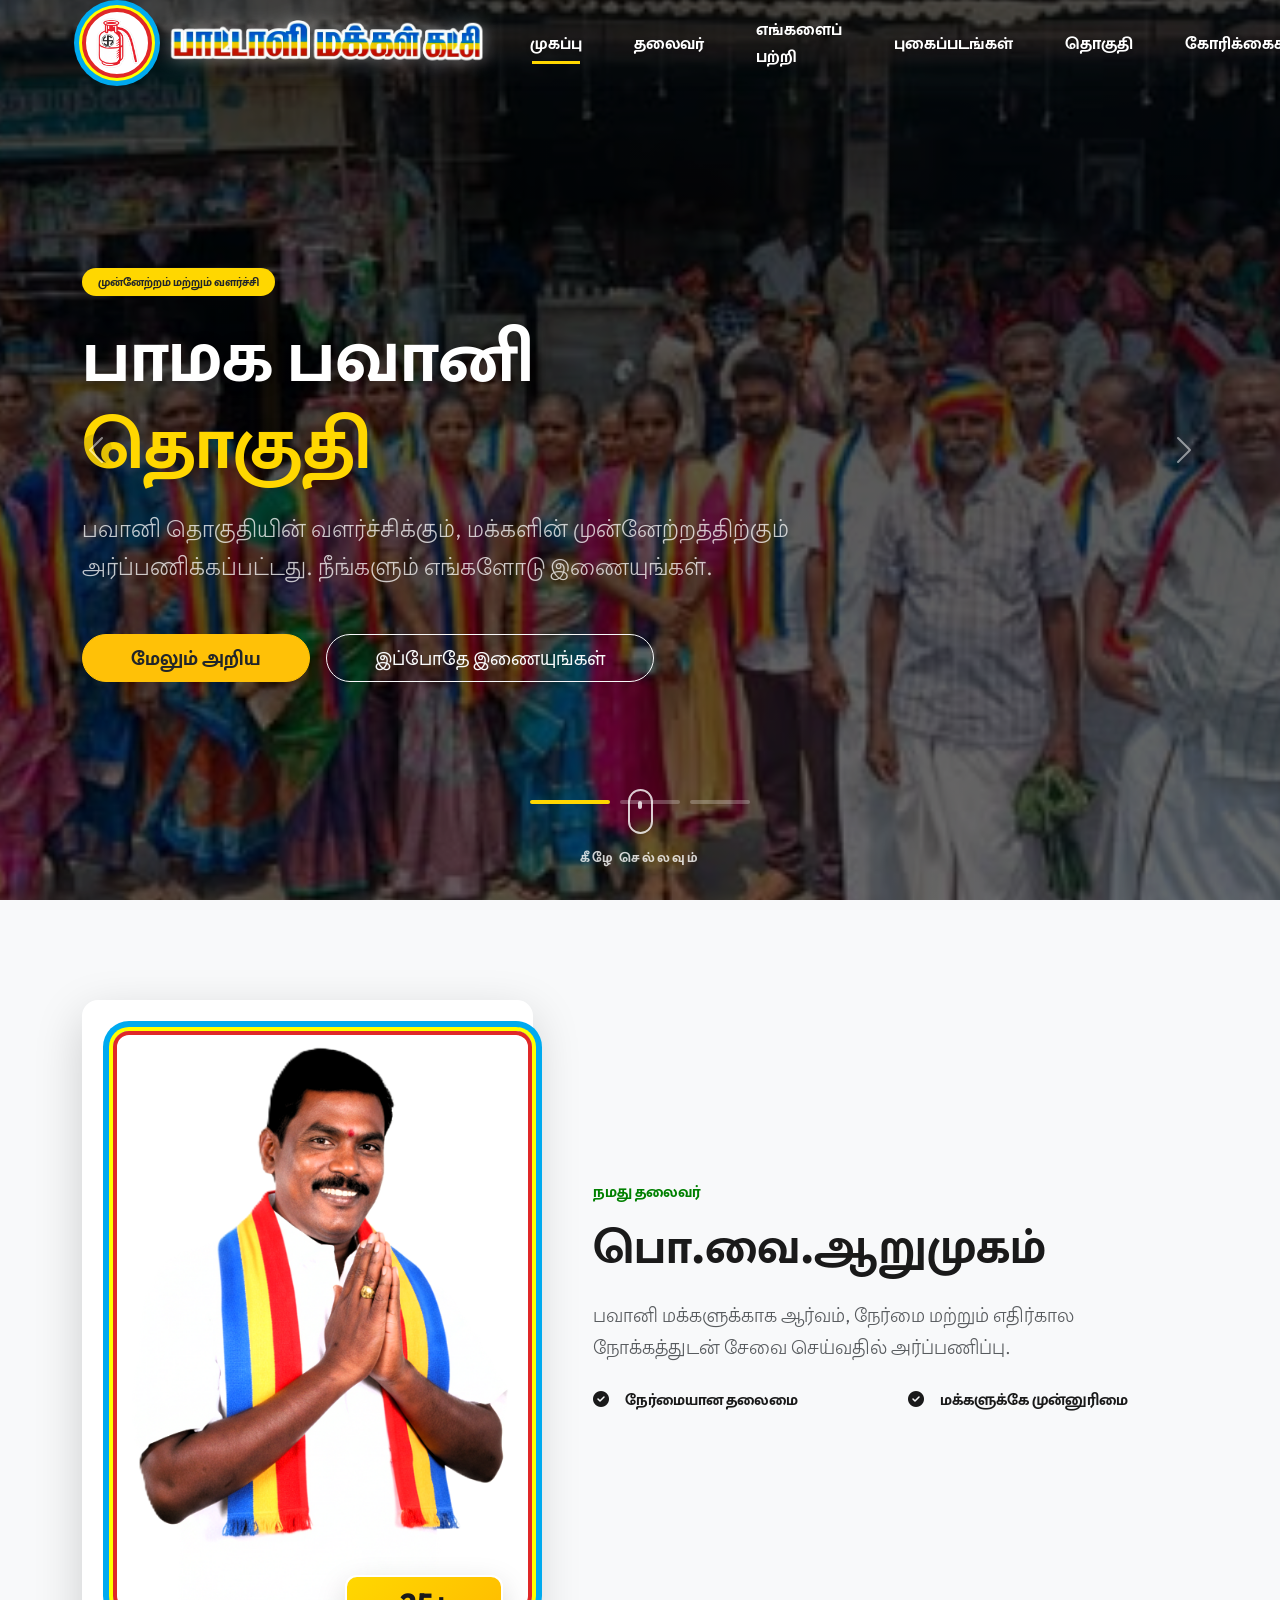
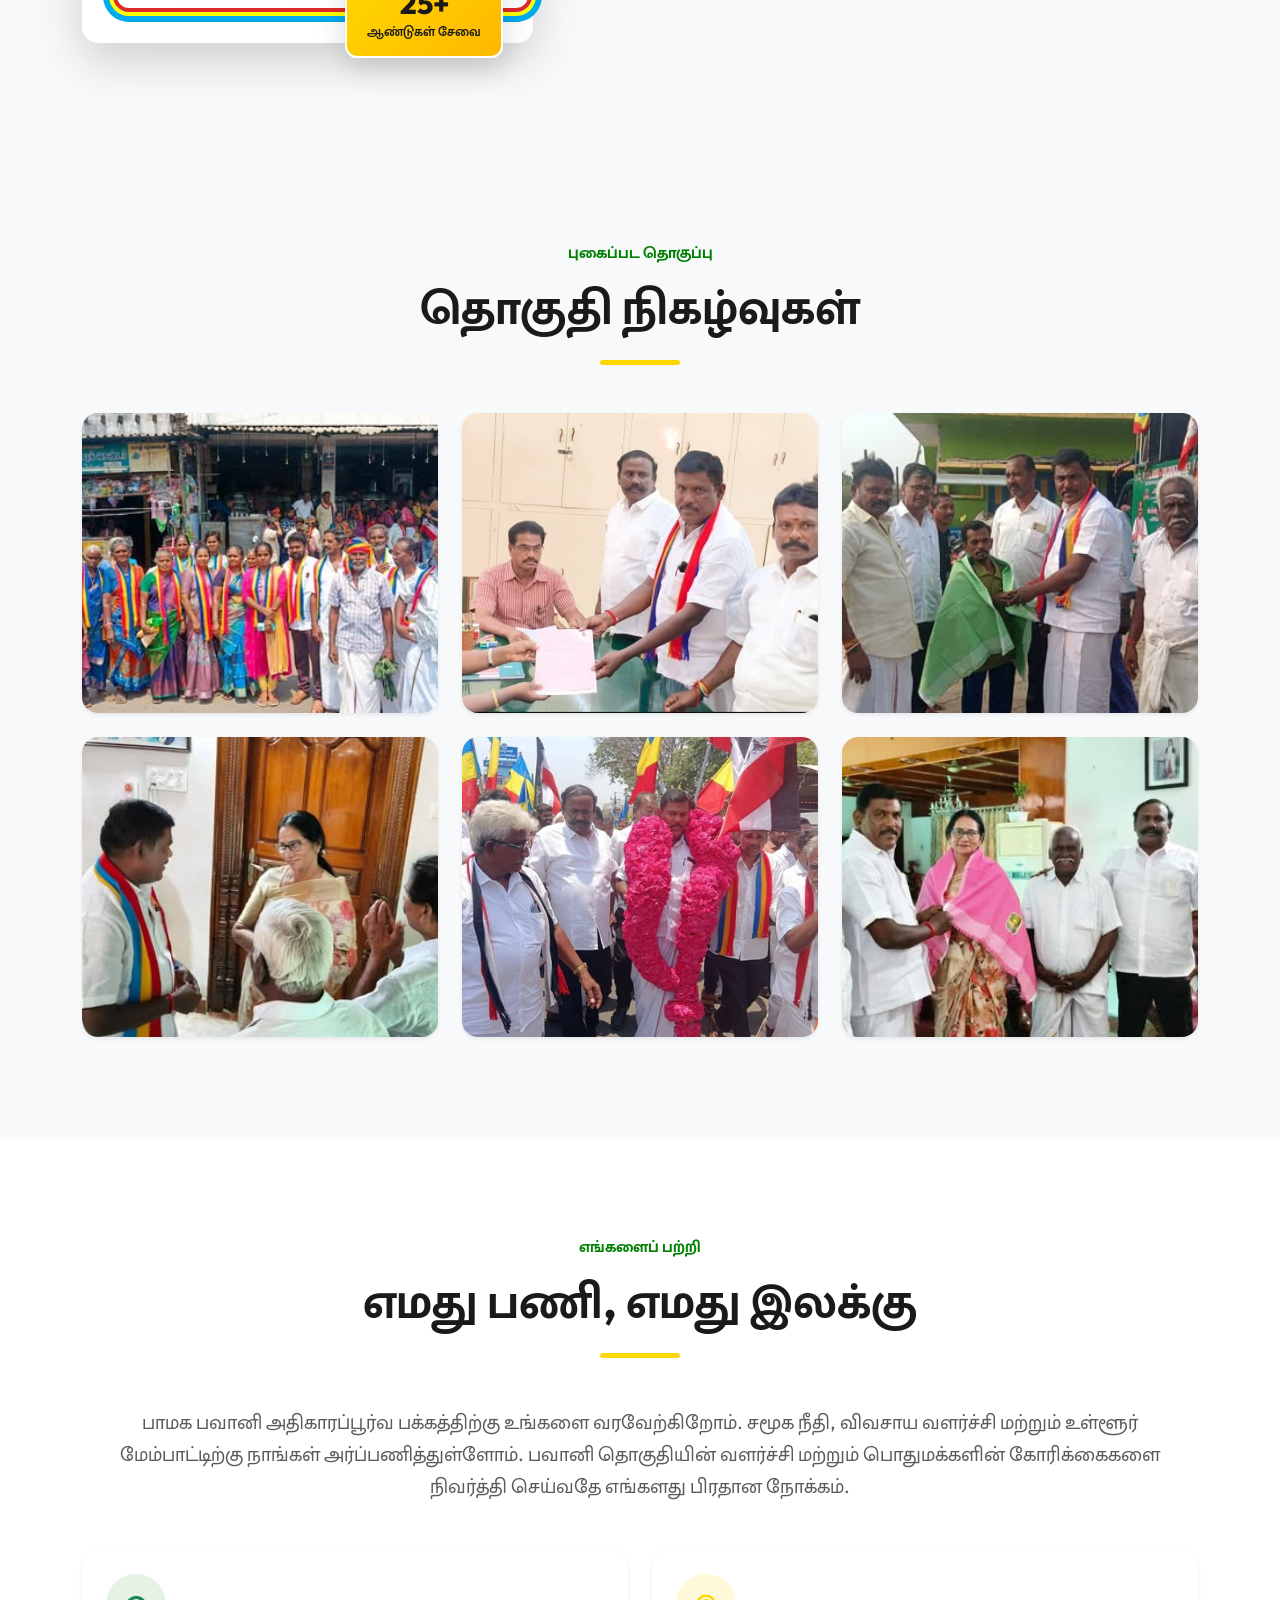
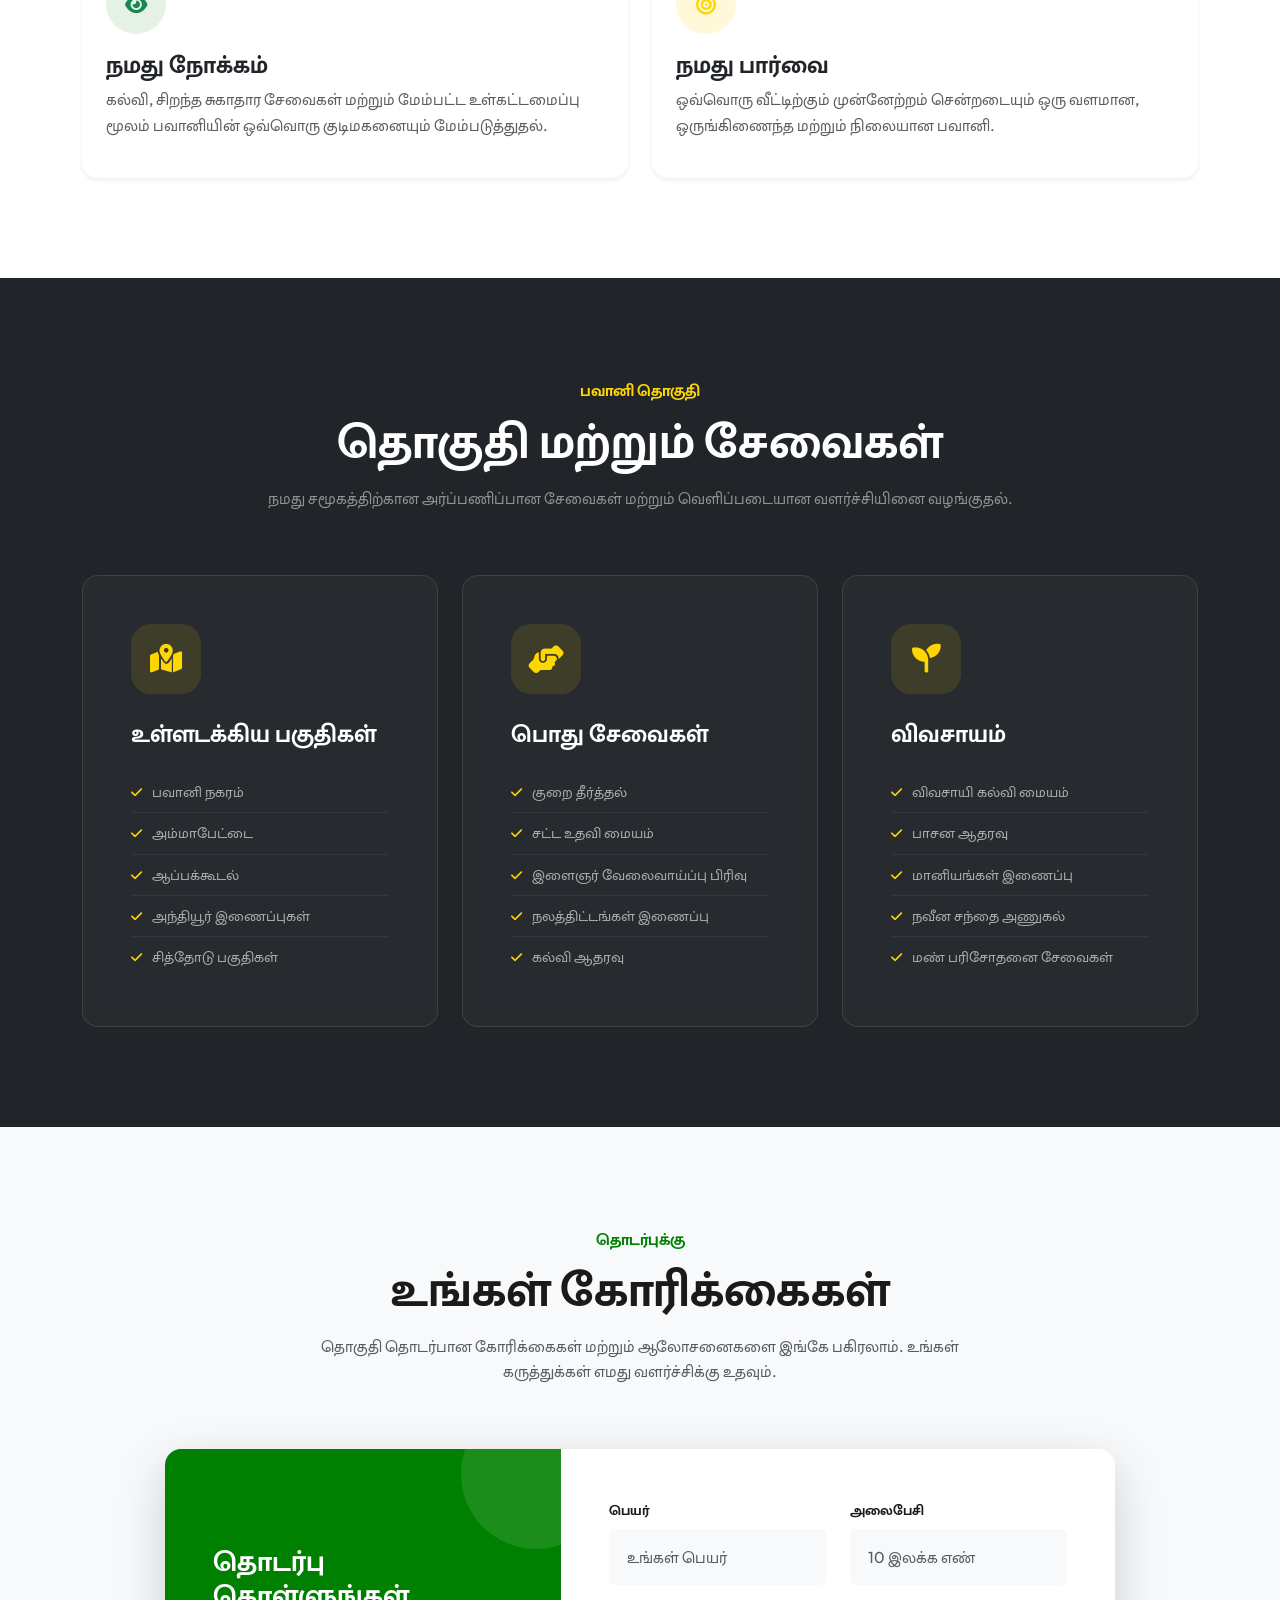
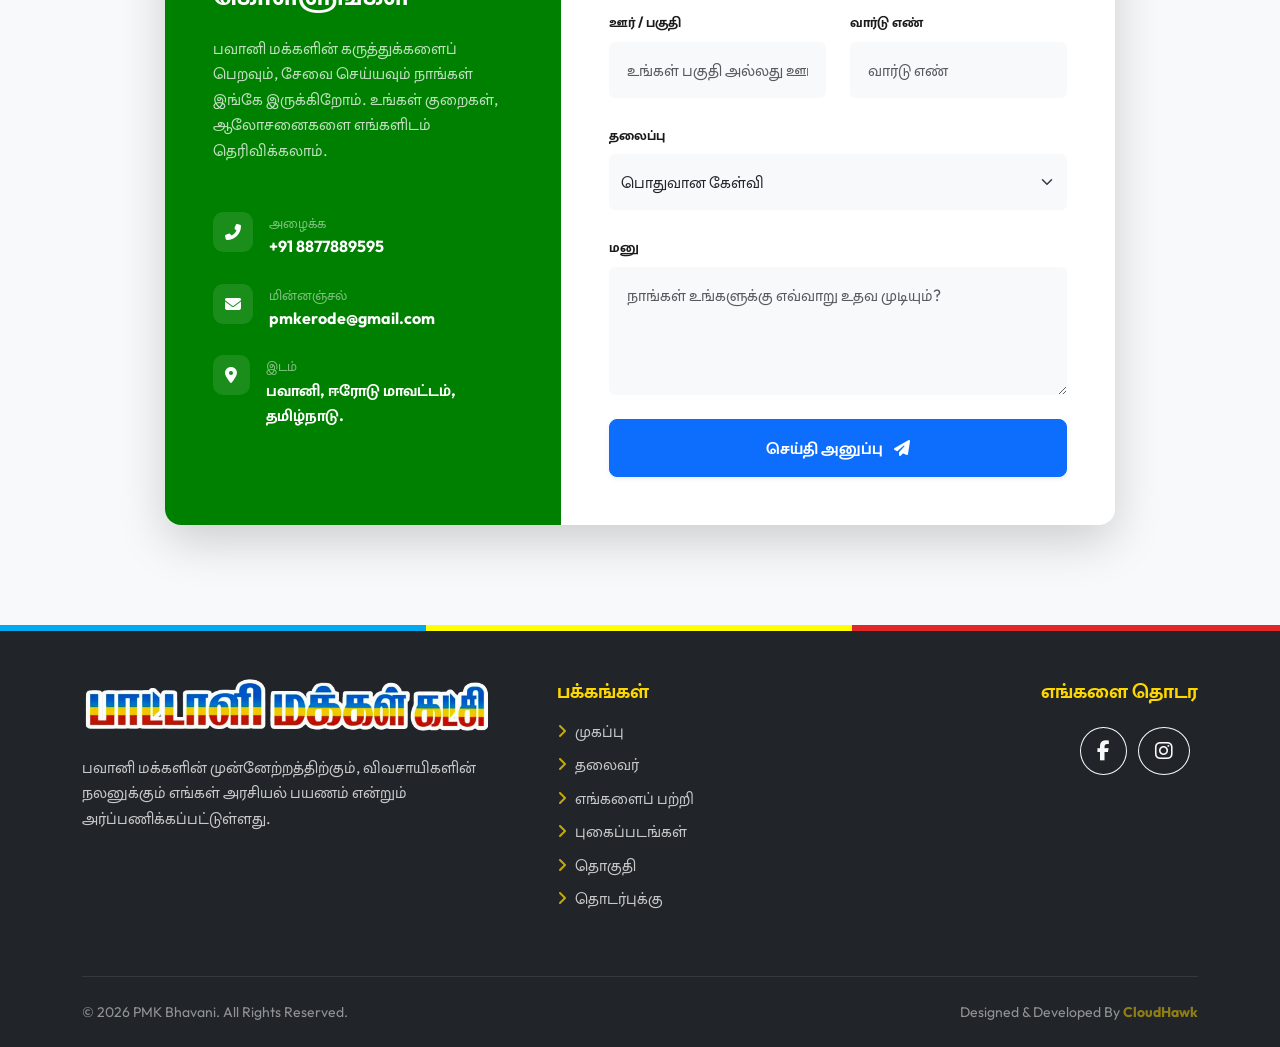
==== index.html @ 02605380 "first commit" ====
<!DOCTYPE html>
<html lang="ta">
<head>
    <meta charset="UTF-8">
    <meta name="viewport" content="width=device-width, initial-scale=1.0">
    <title>பாமக பவானி தொகுதி | பாட்டாளி மக்கள் கட்சி</title>
    <!-- Meta Tags for SEO -->
    <meta name="description" content="பாமக பவானி தொகுதி அதிகாரப்பூர்வ பக்கம். பவானி மக்களுக்கு சேவைகள், வளர்ச்சி மற்றும் இணைப்பை வழங்குதல்.">
    
    <!-- Bootstrap 5 CSS -->
    <link href="https://cdn.jsdelivr.net/npm/bootstrap@5.3.0/dist/css/bootstrap.min.css" rel="stylesheet">
    <!-- Google Fonts -->
    <link href="https://fonts.googleapis.com/css2?family=Mukta+Malar:wght@200;400;700&family=Outfit:wght@300;400;600;800&display=swap" rel="stylesheet">
    <!-- Font Awesome -->
    <link rel="stylesheet" href="https://cdnjs.cloudflare.com/ajax/libs/font-awesome/6.4.0/css/all.min.css">
    <!-- AOS Animation CSS -->
    <link href="https://unpkg.com/aos@2.3.1/dist/aos.css" rel="stylesheet">
    <!-- Custom CSS -->
    <link rel="stylesheet" href="style.css">
</head>
<body data-bs-spy="scroll" data-bs-target="#main-nav" data-bs-offset="100">

    <!-- Loading Spinner -->
    <div id="loader" class="loader-wrapper">
        <div class="spinner-border text-primary" role="status">
            <span class="visually-hidden">Loading...</span>
        </div>
    </div>

    <!-- Navbar -->
    <nav id="main-nav" class="navbar navbar-expand-lg fixed-top shadow-sm py-2">
        <div class="container align-items-center">
            <a class="navbar-brand d-flex align-items-center p-0" href="#home">
                <div class="logo-box pmk-logo-ring" style="flex-shrink: 0; background: #fff;">
                    <img src="./Images/pmk logo 2.png" alt="PMK Logo" style="width: 100%; height: 100%; object-fit: contain; padding: 4px;">
                </div>
                <img src="./Images/PMK Logo.png" alt="PMK Bhavani" class="pmk-text-logo ms-2 ms-lg-3">
            </a>
            <button class="navbar-toggler border-0 shadow-none collapsed" type="button" data-bs-toggle="collapse" data-bs-target="#navbarNav" aria-controls="navbarNav" aria-expanded="false" aria-label="Toggle navigation">
                <span class="nav-icon-toggle"></span>
            </button>
            <div class="collapse navbar-collapse" id="navbarNav">
                <ul class="navbar-nav ms-auto align-items-center">
                    <li class="nav-item">
                        <a class="nav-link" href="#home">முகப்பு</a>
                    </li>
                    <li class="nav-item">
                        <a class="nav-link" href="#leader">தலைவர்</a>
                    </li>
                    <li class="nav-item">
                        <a class="nav-link" href="#about">எங்களைப் பற்றி</a>
                    </li>
                    <li class="nav-item">
                        <a class="nav-link" href="#gallery">புகைப்படங்கள்</a>
                    </li>
                    <li class="nav-item">
                        <a class="nav-link" href="#thoguthi">தொகுதி</a>
                    </li>
                    <li class="nav-item">
                        <a class="nav-link" href="#contact">கோரிக்கைகள்</a>
                    </li>
                    <li class="nav-item ms-lg-3 mt-3 mt-lg-0">
                        <a href="membership.html" class="btn btn-warning rounded-pill px-4 py-2 fw-bold shadow">இப்போதே இணையுங்கள்</a>
                    </li>
                </ul>
            </div>
        </div>
    </nav>

    <!-- Hero Section with Carousel -->
    <header id="home" class="hero-carousel-section">
        <div id="heroCarousel" class="carousel slide carousel-fade h-100" data-bs-ride="carousel">
            <!-- Carousel Indicators -->
            <div class="carousel-indicators">
                <button type="button" data-bs-target="#heroCarousel" data-bs-slide-to="0" class="active"></button>
                <button type="button" data-bs-target="#heroCarousel" data-bs-slide-to="1"></button>
                <button type="button" data-bs-target="#heroCarousel" data-bs-slide-to="2"></button>
            </div>

            <!-- Carousel Items -->
            <div class="carousel-inner h-100">
                <div class="carousel-item active h-100">
                    <div class="carousel-img h-100" style="background-image: linear-gradient(rgba(0,0,0,0.6), rgba(0,0,0,0.4)), url('Images/5.jpg');"></div>
                    <div class="carousel-caption d-flex flex-column justify-content-center h-100 text-center text-lg-start">
                        <div class="container">
                            <div class="row">
                                <div class="col-lg-8" data-aos="fade-up">
                                    <div class="hero-card border-0 p-0 bg-transparent text-center text-lg-start">
                                        <span class="badge bg-warning text-dark mb-3 px-3 py-2 rounded-pill fw-bold floating-badge">முன்னேற்றம் மற்றும் வளர்ச்சி</span>
                                        <h1 class="display-2 fw-bold mb-4 text-white">பாமக பவானி <br><span class="text-warning">தொகுதி</span></h1>
                                        <p class="lead mb-5 opacity-75 fs-4">பவானி தொகுதியின் வளர்ச்சிக்கும், மக்களின் முன்னேற்றத்திற்கும் அர்ப்பணிக்கப்பட்டது. நீங்களும் எங்களோடு இணையுங்கள்.</p>
                                        <div class="d-flex flex-wrap gap-3 justify-content-center justify-content-lg-start">
                                            <a href="#about" class="btn btn-warning btn-lg rounded-pill px-5 text-dark fw-bold shadow-lg">மேலும் அறிய</a>
                                            <a href="membership.html" class="btn btn-outline-light btn-lg rounded-pill px-5 shadow-sm">இப்போதே இணையுங்கள்</a>
                                        </div>
                                    </div>
                                </div>
                            </div>
                        </div>
                    </div>
                </div>
                <div class="carousel-item h-100">
                    <div class="carousel-img h-100" style="background-image: linear-gradient(rgba(0,0,0,0.6), rgba(0,0,0,0.4)), url('./Images/6.jpg');"></div>
                    <div class="carousel-caption d-flex flex-column justify-content-center h-100 text-center text-lg-start">
                        <div class="container">
                            <div class="row">
                                <div class="col-lg-8" data-aos="fade-up">
                                    <div class="hero-card border-0 p-0 bg-transparent text-center text-lg-start">
                                        <span class="badge bg-success text-white mb-3 px-3 py-2 rounded-pill fw-bold floating-badge">மக்களின் குரல்</span>
                                        <h2 class="display-2 fw-bold mb-4 text-white">மக்களுக்காக <br><span class="text-warning">மக்கள் பணி</span></h2>
                                        <p class="lead mb-5 opacity-75 fs-4">சாதாரண குடிமகனுக்கான சேவை மற்றும் அர்ப்பணிப்பே எங்கள் தலைமையின் அடையாளம்.</p>
                                        <div class="d-flex flex-wrap gap-3 justify-content-center justify-content-lg-start">
                                            <a href="#leader" class="btn btn-warning btn-lg rounded-pill px-5 text-dark fw-bold shadow-lg">தலைவரின் விவரத்தைக் காண்க</a>
                                        </div>
                                    </div>
                                </div>
                            </div>
                        </div>
                    </div>
                </div>
                <div class="carousel-item h-100">
                    <div class="carousel-img h-100" style="background-image: linear-gradient(rgba(0,0,0,0.6), rgba(0,0,0,0.4)), url('./Images/10.jpg');"></div>
                    <div class="carousel-caption d-flex flex-column justify-content-center h-100 text-center text-lg-start">
                        <div class="container">
                            <div class="row">
                                <div class="col-lg-8" data-aos="fade-up">
                                    <div class="hero-card border-0 p-0 bg-transparent text-center text-lg-start">
                                        <span class="badge bg-light text-dark mb-3 px-3 py-2 rounded-pill fw-bold floating-badge">விவசாயத்திற்கு முன்னுரிமை</span>
                                        <h2 class="display-2 fw-bold mb-4 text-white">பசுமை <br><span class="text-warning">பவானி</span></h2>
                                        <p class="lead mb-5 opacity-75 fs-4">நமது விவசாயிகளுக்கும் விவசாய பாரம்பரியத்திற்கும் நிலையான வளர்ச்சியை உறுதி செய்தல்.</p>
                                        <div class="d-flex flex-wrap gap-3 justify-content-center justify-content-lg-start">
                                            <a href="#thoguthi" class="btn btn-warning btn-lg rounded-pill px-5 text-dark fw-bold shadow-lg">தொகுதி</a>
                                        </div>
                                    </div>
                                </div>
                            </div>
                        </div>
                    </div>
                </div>
            </div>

            <!-- Carousel Controls -->
            <button class="carousel-control-prev" type="button" data-bs-target="#heroCarousel" data-bs-slide="prev">
                <span class="carousel-control-prev-icon p-3 bg-dark bg-opacity-25 rounded-circle shadow"></span>
            </button>
            <button class="carousel-control-next" type="button" data-bs-target="#heroCarousel" data-bs-slide="next">
                <span class="carousel-control-next-icon p-3 bg-dark bg-opacity-25 rounded-circle shadow"></span>
            </button>
        </div>
        
            <!-- Scroll Down Indicator -->
            <a href="#leader" class="scroll-down d-none d-lg-block">
                <span class="mouse">
                    <span class="wheel"></span>
                </span>
                <span class="small fw-bold text-uppercase" style="letter-spacing: 2px;">கீழே செல்லவும்</span>
            </a>
        </div>
    </header>

    <!-- Leader Section -->
    <section id="leader" class="section-padding bg-light">
        <div class="container">
            <div class="row align-items-center">
                <div class="col-lg-5 mb-5 mb-lg-0" data-aos="fade-right">
                    <div class="leader-image-wrapper p-3 bg-white shadow-lg rounded-4">
                        <!-- User should replace with actual images. Using placeholders for demonstration. -->
                        <img src="./Images/pmk head.png" alt="Leader" class="img-fluid rounded-4 hvr-grow" style="border: 4px solid #E02828; box-shadow: 0 0 0 4px #ffff01, 0 0 0 10px #00AAEF; margin: 15px;">
                        <div class="experience-badge">
                            <span class="count">25+</span>
                            <span class="text">ஆண்டுகள் சேவை</span>
                        </div>
                    </div>
                </div>
                <div class="col-lg-7 ps-lg-5" data-aos="fade-left">
                    <h6 class="text-primary text-uppercase fw-bold mb-3">நமது தலைவர்</h6>
                    <h2 class="display-5 fw-bold mb-4">பொ.வை.ஆறுமுகம்</h2>
                    <p class="lead text-muted mb-4">
                        பவானி மக்களுக்காக ஆர்வம், நேர்மை மற்றும் எதிர்கால நோக்கத்துடன் சேவை செய்வதில் அர்ப்பணிப்பு.
                    </p>
                    <div class="row g-4 mb-5">
                        <div class="col-sm-6">
                            <div class="d-flex align-items-center">
                                <div class="icon-box me-3"><i class="fas fa-check-circle"></i></div>
                                <h6 class="mb-0 fw-bold">நேர்மையான தலைமை</h6>
                            </div>
                        </div>
                        <div class="col-sm-6">
                            <div class="d-flex align-items-center">
                                <div class="icon-box me-3"><i class="fas fa-check-circle"></i></div>
                                <h6 class="mb-0 fw-bold">மக்களுக்கே முன்னுரிமை</h6>
                            </div>
                        </div>
                    </div>
                    <!-- <button class="btn btn-primary rounded-pill px-4 py-2">முழு விவரத்தை வாசிக்க</button> -->
                </div>
            </div>
        </div>
    </section>

    <!-- Gallery Section -->
    <section id="gallery" class="section-padding bg-light">
        <div class="container">
            <div class="row mb-5 text-center" data-aos="fade-up">
                <div class="col-12">
                    <h6 class="text-primary text-uppercase fw-bold mb-3">புகைப்பட தொகுப்பு</h6>
                    <h2 class="display-5 fw-bold mb-4">தொகுதி நிகழ்வுகள்</h2>
                    <div class="underline mx-auto"></div>
                </div>
            </div>
            <div class="row g-4 gallery-grid">
                <!-- Gallery Item 1 -->
                <div class="col-md-4 col-sm-6" data-aos="zoom-in" data-aos-delay="100">
                    <div class="gallery-item overflow-hidden rounded-4 shadow-sm">
                        <img src="./Images/5.jpg" alt="Gallery Image 1" class="img-fluid hvr-zoom">
                    </div>
                </div>
                <!-- Gallery Item 2 -->
                <div class="col-md-4 col-sm-6" data-aos="zoom-in" data-aos-delay="200">
                    <div class="gallery-item overflow-hidden rounded-4 shadow-sm">
                        <img src="./Images/6.jpg" alt="Gallery Image 2" class="img-fluid hvr-zoom">
                        <!-- <div class="gallery-overlay d-flex align-items-center justify-content-center">
                            <span class="text-white fw-bold">கல்வி உதவி</span>
                        </div> -->
                    </div>
                </div>
                <!-- Gallery Item 3 -->
                <div class="col-md-4 col-sm-6" data-aos="zoom-in" data-aos-delay="300">
                    <div class="gallery-item overflow-hidden rounded-4 shadow-sm">
                        <img src="./Images/1.jpg" alt="Gallery Image 3" class="img-fluid hvr-zoom">
                    </div>
                </div>
                <!-- Gallery Item 4 -->
                <div class="col-md-4 col-sm-6" data-aos="zoom-in" data-aos-delay="100">
                    <div class="gallery-item overflow-hidden rounded-4 shadow-sm">
                        <img src="./Images/8.jpg" alt="Gallery Image 4" class="img-fluid hvr-zoom">
                    </div>
                </div>
                <!-- Gallery Item 5 -->
                <div class="col-md-4 col-sm-6" data-aos="zoom-in" data-aos-delay="200">
                    <div class="gallery-item overflow-hidden rounded-4 shadow-sm">
                        <img src="./Images/2.jpg" alt="Gallery Image 5" class="img-fluid hvr-zoom">
                    </div>
                </div>
                <!-- Gallery Item 6 -->
                <div class="col-md-4 col-sm-6" data-aos="zoom-in" data-aos-delay="300">
                    <div class="gallery-item overflow-hidden rounded-4 shadow-sm">
                        <img src="./Images/10.jpg" alt="Gallery Image 6" class="img-fluid hvr-zoom">
                    </div>
                </div>
            </div>
        </div>
    </section>

    <!-- About Section -->
    <section id="about" class="section-padding">
        <div class="container text-center" data-aos="fade-up">
            <div class="max-width-800 mx-auto">
                <h6 class="text-primary text-uppercase fw-bold mb-3">எங்களைப் பற்றி</h6>
                <h2 class="display-5 fw-bold mb-4">எமது பணி, எமது இலக்கு</h2>
                <div class="underline mx-auto mb-5"></div>
                <p class="text-muted fs-5 mb-5">
                    பாமக பவானி அதிகாரப்பூர்வ பக்கத்திற்கு உங்களை வரவேற்கிறோம். சமூக நீதி, விவசாய வளர்ச்சி மற்றும் உள்ளூர் மேம்பாட்டிற்கு நாங்கள் அர்ப்பணித்துள்ளோம். 
                    பவானி தொகுதியின் வளர்ச்சி மற்றும் பொதுமக்களின் கோரிக்கைகளை நிவர்த்தி செய்வதே எங்களது பிரதான நோக்கம்.
                </p>
                <div class="row g-4">
                    <div class="col-md-6 text-center text-md-start">
                        <div class="card p-4 border-0 shadow-sm rounded-4 h-100 hvr-float">
                            <div class="card-icon bg-success-soft text-success mb-3 mx-auto mx-md-0">
                                <i class="fas fa-eye fa-lg"></i>
                            </div>
                            <h4 class="fw-bold">நமது நோக்கம்</h4>
                            <p class="text-muted">கல்வி, சிறந்த சுகாதார சேவைகள் மற்றும் மேம்பட்ட உள்கட்டமைப்பு மூலம் பவானியின் ஒவ்வொரு குடிமகனையும் மேம்படுத்துதல்.</p>
                        </div>
                    </div>
                    <div class="col-md-6 text-center text-md-start">
                        <div class="card p-4 border-0 shadow-sm rounded-4 h-100 hvr-float">
                            <div class="card-icon bg-warning-soft text-warning mb-3 mx-auto mx-md-0">
                                <i class="fas fa-bullseye fa-lg"></i>
                            </div>
                            <h4 class="fw-bold">நமது பார்வை</h4>
                            <p class="text-muted">ஒவ்வொரு வீட்டிற்கும் முன்னேற்றம் சென்றடையும் ஒரு வளமான, ஒருங்கிணைந்த மற்றும் நிலையான பவானி.</p>
                        </div>
                    </div>
                </div>
            </div>
        </div>
    </section>

    <section id="thoguthi" class="section-padding bg-dark text-white">
        <div class="container">
            <div class="row mb-5 text-center" data-aos="fade-up">
                <div class="col-12">
                    <span class="text-warning text-uppercase fw-bold mb-2 d-block">பவானி தொகுதி</span>
                    <h2 class="display-5 fw-bold mb-3">தொகுதி மற்றும் சேவைகள்</h2>
                    <p class="text-white-50 max-width-600 mx-auto">நமது சமூகத்திற்கான அர்ப்பணிப்பான சேவைகள் மற்றும் வெளிப்படையான வளர்ச்சியினை வழங்குதல்.</p>
                </div>
            </div>
            <div class="row g-4">
                <!-- Area Cover -->
                <div class="col-md-4" data-aos="fade-up" data-aos-delay="100">
                    <div class="service-card p-5 rounded-4 h-100">
                        <div class="icon-circle"><i class="fas fa-map-marked-alt"></i></div>
                        <h4 class="fw-bold mb-4">உள்ளடக்கிய பகுதிகள்</h4>
                        <ul class="list-unstyled text-muted mb-0">
                            <li>பவானி நகரம்</li>
                            <li>அம்மாபேட்டை</li>
                            <li>ஆப்பக்கூடல்</li>
                            <li>அந்தியூர் இணைப்புகள்</li>
                            <li>சித்தோடு பகுதிகள்</li>
                        </ul>
                    </div>
                </div>
                <!-- Services -->
                <div class="col-md-4" data-aos="fade-up" data-aos-delay="200">
                    <div class="service-card p-5 rounded-4 h-100">
                        <div class="icon-circle"><i class="fas fa-hands-helping"></i></div>
                        <h4 class="fw-bold mb-4">பொது சேவைகள்</h4>
                        <ul class="list-unstyled text-muted mb-0">
                            <li>குறை தீர்த்தல்</li>
                            <li>சட்ட உதவி மையம்</li>
                            <li>இளைஞர் வேலைவாய்ப்பு பிரிவு</li>
                            <li>நலத்திட்டங்கள் இணைப்பு</li>
                            <li>கல்வி ஆதரவு</li>
                        </ul>
                    </div>
                </div>
                <!-- Agriculture -->
                <div class="col-md-4" data-aos="fade-up" data-aos-delay="300">
                    <div class="service-card p-5 rounded-4 h-100">
                        <div class="icon-circle"><i class="fas fa-seedling"></i></div>
                        <h4 class="fw-bold mb-4">விவசாயம்</h4>
                        <ul class="list-unstyled text-muted mb-0">
                            <li>விவசாயி கல்வி மையம்</li>
                            <li>பாசன ஆதரவு</li>
                            <li>மானியங்கள் இணைப்பு</li>
                            <li>நவீன சந்தை அணுகல்</li>
                            <li>மண் பரிசோதனை சேவைகள்</li>
                        </ul>
                    </div>
                </div>
            </div>
        </div>
    </section>

    <section id="contact" class="section-padding bg-light">
        <div class="container">
            <div class="row justify-content-center text-center mb-5" data-aos="fade-up">
                <div class="col-lg-7">
                    <span class="text-primary text-uppercase fw-bold mb-2 d-block">தொடர்புக்கு</span>
                    <h2 class="display-5 fw-bold mb-3">உங்கள் கோரிக்கைகள்</h2>
                    <p class="text-muted">தொகுதி தொடர்பான கோரிக்கைகள் மற்றும் ஆலோசனைகளை இங்கே பகிரலாம். உங்கள் கருத்துக்கள் எமது வளர்ச்சிக்கு உதவும்.</p>
                </div>
            </div>
            <div class="row justify-content-center">
                <div class="col-lg-10 shadow-lg p-0 overflow-hidden rounded-4 bg-white" data-aos="zoom-in" data-aos-delay="200">
                    <div class="row g-0">
                        <div class="col-md-5 bg-primary text-white p-4 p-md-5 d-flex flex-column justify-content-center position-relative overflow-hidden">
                            <!-- Subtle decorative circle -->
                            <div class="bg-circle" style="position:absolute; top:-50px; right:-50px; width:150px; height:150px; background:rgba(255,255,255,0.1); border-radius:50%;"></div>
                            
                            <h3 class="fw-bold mb-4 position-relative">தொடர்பு கொள்ளுங்கள்</h3>
                            <p class="opacity-75 mb-5 position-relative">பவானி மக்களின் கருத்துக்களைப் பெறவும், சேவை செய்யவும் நாங்கள் இங்கே இருக்கிறோம். உங்கள் குறைகள், ஆலோசனைகளை எங்களிடம் தெரிவிக்கலாம்.</p>
                            
                            <div class="contact-info position-relative">
                                <div class="d-flex mb-4 hvr-translate-x">
                                    <div class="contact-icon-sm me-3"><i class="fas fa-phone-alt"></i></div>
                                    <div>
                                        <small class="d-block opacity-50">அழைக்க</small>
                                        <div class="fw-bold">+91 8877889595</div>
                                    </div>
                                </div>
                                <div class="d-flex mb-4 hvr-translate-x">
                                    <div class="contact-icon-sm me-3"><i class="fas fa-envelope"></i></div>
                                    <div>
                                        <small class="d-block opacity-50">மின்னஞ்சல்</small>
                                        <div class="fw-bold">pmkerode@gmail.com</div>
                                    </div>
                                </div>
                                <div class="d-flex hvr-translate-x">
                                    <div class="contact-icon-sm me-3"><i class="fas fa-map-marker-alt"></i></div>
                                    <div>
                                        <small class="d-block opacity-50">இடம்</small>
                                        <div class="fw-bold">பவானி, ஈரோடு மாவட்டம், தமிழ்நாடு.</div>
                                    </div>
                                </div>
                            </div>
                        </div>
                        <div class="col-md-7 p-4 p-md-5">
                            <form id="contactForm" novalidate>
                                <div class="row g-4">
                                    <div class="col-md-6">
                                        <label class="form-label fw-bold small text-uppercase">பெயர்</label>
                                        <input type="text" class="form-control bg-light border-0 py-3" id="userName" placeholder="உங்கள் பெயர்" required>
                                    </div>
                                    <div class="col-md-6">
                                        <label class="form-label fw-bold small text-uppercase">அலைபேசி</label>
                                        <input type="tel" class="form-control bg-light border-0 py-3" id="userPhone" placeholder="10 இலக்க எண்" required pattern="[0-9]{10}">
                                    </div>
                                    <div class="col-md-6">
                                        <label class="form-label fw-bold small text-uppercase">ஊர் / பகுதி</label>
                                        <input type="text" class="form-control bg-light border-0 py-3" id="userArea" placeholder="உங்கள் பகுதி அல்லது ஊரின் பெயர்" required>
                                    </div>
                                    <div class="col-md-6">
                                        <label class="form-label fw-bold small text-uppercase">வார்டு எண்</label>
                                        <input type="number" class="form-control bg-light border-0 py-3" id="userWard" placeholder="வார்டு எண்" required>
                                    </div>
                                    <div class="col-12">
                                        <label class="form-label fw-bold small text-uppercase">தலைப்பு</label>
                                        <select id="userSubject" class="form-select bg-light border-0 py-3">
                                            <option selected>பொதுவான கேள்வி</option>
                                            <option>விவசாய பிரச்சனை</option>
                                            <option>உள்கட்டமைப்பு கோரிக்கை</option>
                                            <option>கல்வி கோரிக்கை</option>
                                        </select>
                                    </div>
                                    <div class="col-12">
                                        <label class="form-label fw-bold small text-uppercase">மனு</label>
                                        <textarea class="form-control bg-light border-0 py-3" id="userMessage" rows="4" placeholder="நாங்கள் உங்களுக்கு எவ்வாறு உதவ முடியும்?" required></textarea>
                                    </div>
                                    <div class="col-12">
                                        <button type="submit" class="btn btn-primary w-100 py-3 rounded-3 fw-bold shadow-sm hvr-grow">
                                            செய்தி அனுப்பு <i class="fas fa-paper-plane ms-2"></i>
                                        </button>
                                    </div>
                                </div>
                            </form>
                            <div id="successMessage" class="alert alert-success mt-4 d-none">
                                <i class="fas fa-check-circle me-2"></i> நன்றி! உங்கள் செய்தி வெற்றிகரமாக அனுப்பப்பட்டது.
                            </div>
                        </div>
                    </div>
                </div>
            </div>
        </div>
    </section>

    <!-- Footer -->
    <div style="height: 6px; background: linear-gradient(to right, #00AAEF 33.3%, #ffff02 33.3% 66.6%, #E02828 66.6%); width: 100%;"></div>
    <footer class="bg-dark text-white pt-5 pb-4">
        <div class="container">
            <div class="row mb-5 text-center text-md-start">
                <div class="col-md-5 mb-4 mb-md-0" data-aos="fade-up">
                    <img src="./Images/PMK Logo.png" alt="PMK Bhavani" class="footer-logo-img mb-3">
                    <p class="opacity-75 pe-0 pe-md-4">பவானி மக்களின் முன்னேற்றத்திற்கும், விவசாயிகளின் நலனுக்கும் எங்கள் அரசியல் பயணம் என்றும் அர்ப்பணிக்கப்பட்டுள்ளது.</p>
                </div>
                <div class="col-md-3 mb-4 mb-md-0" data-aos="fade-up" data-aos-delay="100">
                    <h5 class="fw-bold text-warning mb-3">பக்கங்கள்</h5>
                    <ul class="list-unstyled opacity-75">
                        <li class="mb-2"><a href="#home" class="text-white text-decoration-none hvr-translate-x d-inline-block"><i class="fas fa-angle-right me-2 text-warning"></i>முகப்பு</a></li>
                        <li class="mb-2"><a href="#leader" class="text-white text-decoration-none hvr-translate-x d-inline-block"><i class="fas fa-angle-right me-2 text-warning"></i>தலைவர்</a></li>
                        <li class="mb-2"><a href="#about" class="text-white text-decoration-none hvr-translate-x d-inline-block"><i class="fas fa-angle-right me-2 text-warning"></i>எங்களைப் பற்றி</a></li>
                        <li class="mb-2"><a href="#gallery" class="text-white text-decoration-none hvr-translate-x d-inline-block"><i class="fas fa-angle-right me-2 text-warning"></i>புகைப்படங்கள்</a></li>
                        <li class="mb-2"><a href="#thoguthi" class="text-white text-decoration-none hvr-translate-x d-inline-block"><i class="fas fa-angle-right me-2 text-warning"></i>தொகுதி</a></li>
                        <li><a href="#contact" class="text-white text-decoration-none hvr-translate-x d-inline-block"><i class="fas fa-angle-right me-2 text-warning"></i>தொடர்புக்கு</a></li>
                    </ul>
                </div>
                <div class="col-md-4 text-center text-md-end" data-aos="fade-up" data-aos-delay="200">
                    <h5 class="fw-bold text-warning mb-4">எங்களை தொடர</h5>
                    <div class="social-links">
                        <a href="https://www.facebook.com/arumugam.pv.5/" class="btn btn-outline-light btn-lg rounded-circle me-2 hvr-float"><i class="fab fa-facebook-f"></i></a>
                        <!-- <a href="#" class="btn btn-outline-light btn-lg rounded-circle me-2 hvr-float"><i class="fab fa-twitter"></i></a> -->
                        <a href="https://www.instagram.com/_erode_arumugam_?igsh=Y3V0enNrcG9sYW8=" class="btn btn-outline-light btn-lg rounded-circle me-2 hvr-float"><i class="fab fa-instagram"></i></a>
                        <!-- <a href="#" class="btn btn-outline-light btn-lg rounded-circle hvr-float"><i class="fab fa-whatsapp"></i></a> -->
                    </div>
                </div>
            </div>
            <hr class="border-secondary opacity-25 mb-4">
            <div class="row align-items-center">
                <div class="col-md-6 text-center text-md-start mb-3 mb-md-0">
                    <p class="mb-0 opacity-50 small">&copy; 2026 PMK Bhavani. All Rights Reserved.</p>
                </div>
                <div class="col-md-6 text-center text-md-end">
                    <p class="mb-0 opacity-50 small">Designed & Developed By <a href="https://cloudhawk.in/" class="text-warning text-decoration-none fw-bold">CloudHawk</a></p>
                </div>
            </div>
        </div>
    </footer>

    <!-- Scroll to Top -->
    <button id="scrollTop" class="btn btn-warning rounded-circle shadow-lg d-none">
        <i class="fas fa-arrow-up"></i>
    </button>

    <!-- AOS Animation JS -->
    <script src="https://unpkg.com/aos@2.3.1/dist/aos.js"></script>
    <script>
        AOS.init({
            duration: 800,
            easing: 'ease-in-out',
            once: true,
            offset: 100
        });
    </script>
    <!-- JS Scripts -->
    <script src="https://cdn.jsdelivr.net/npm/bootstrap@5.3.0/dist/js/bootstrap.bundle.min.js"></script>
    <script src="script.js"></script>
</body>
</html>
---- style.css ----
:root {
    --primary-color: #008000; /* Rich Green */
    --secondary-color: #FFD700; /* Vibrant Yellow */
    --dark-color: #1a1a1a;
    --light-color: #f8f9fa;
    --accent-color: #ff6b6b;
    --transition-smooth: all 0.4s cubic-bezier(0.165, 0.84, 0.44, 1);
}

* {
    margin: 0;
    padding: 0;
    box-sizing: border-box;
}

body {
    font-family: 'Outfit', 'Mukta Malar', sans-serif;
    color: var(--dark-color);
    line-height: 1.6;
    overflow-x: hidden;
    background-color: #fff;
}

/* Typography Enhancements */
h1, h2, h3, h4, h5, h6 {
    font-weight: 700;
}

.text-primary { color: var(--primary-color) !important; }
.bg-primary { background-color: var(--primary-color) !important; }
.text-warning { color: var(--secondary-color) !important; }
.bg-warning { background-color: var(--secondary-color) !important; }

/* Custom Sections */
.section-padding {
    padding: 100px 0;
}

/* Loader */
.loader-wrapper {
    position: fixed;
    top: 0;
    left: 0;
    width: 100%;
    height: 100%;
    background: #fff;
    z-index: 9999;
    display: flex;
    justify-content: center;
    align-items: center;
    transition: opacity 0.5s ease;
}

/* Navbar Styling */
#main-nav {
    transition: var(--transition-smooth);
    padding: 20px 0;
    background: transparent; /* Transparent by default for hero blend */
}

#main-nav.scrolled {
    padding: 12px 0;
    background: rgba(255, 255, 255, 0.95);
    backdrop-filter: blur(10px);
    box-shadow: 0 10px 30px rgba(0,0,0,0.05) !important;
}

.navbar-brand {
    font-size: 1.4rem;
    font-weight: 800;
}

.logo-box {
    width: 40px;
    height: 40px;
    display: flex;
    align-items: center;
    justify-content: center;
    overflow: hidden;
    border-radius: 50%;
    background: #fff;
    box-shadow: 0 2px 5px rgba(0,0,0,0.1);
}

.logo-box img {
    max-width: 90%;
    object-fit: contain;
}

/* PMK Custom Logo Frames */
.pmk-logo-ring {
    width: 70px; /* Slimmed down for a sleeker look */
    height: 70px;
    border: 4px solid #E02828;
    box-shadow: 0 0 0 3px #ffff01, 0 0 0 8px #00AAEF;
}

.pmk-text-logo {
    height: 60px;
    max-width: 320px;
    width: auto;
    object-fit: contain;
    filter: drop-shadow(0 0 10px rgba(255,255,255,0.4));
    transition: var(--transition-smooth);
}

@media (max-width: 991px) {
    .pmk-text-logo {
        display: none !important; /* Hide on mobile to prevent clipping/overflow */
    }
    .pmk-logo-ring {
        width: 50px !important;
        height: 50px !important;
        box-shadow: 0 0 0 2px #ffff01, 0 0 0 5px #00AAEF !important;
    }
}

#main-nav.scrolled .pmk-text-logo {
    filter: none; /* Remove glow on solid white background */
}

.footer-logo-img {
    height: 60px;
    object-fit: contain;
}

.nav-link {
    font-weight: 700;
    font-size: 1.05rem; 
    color: #fff !important; /* Default white for hero transparency */
    margin: 0 18px; 
    position: relative;
    transition: var(--transition-smooth);
    text-shadow: 0 1px 5px rgba(0,0,0,0.2);
}

#main-nav.scrolled .nav-link {
    color: var(--dark-color) !important; /* Switch to dark on scroll */
    text-shadow: none;
}

.nav-link::after {
    content: '';
    position: absolute;
    bottom: 0;
    left: 10px;
    right: 10px;
    height: 3px;
    background: var(--secondary-color); /* Yellow underline looks better on trans-header */
    transform: scaleX(0);
    transition: var(--transition-smooth);
}

#main-nav.scrolled .nav-link::after {
    background: var(--primary-color); /* Switch to green underline on white background */
}

.nav-link.active::after, .nav-link:hover::after {
    transform: scaleX(1);
}

/* Hero Carousel Section */
.hero-carousel-section {
    height: 100vh;
    position: relative;
    overflow: hidden;
}

.carousel-img {
    position: absolute;
    top: 0;
    left: 0;
    width: 100%;
    height: 100%;
    background-size: cover;
    background-position: center;
    transition: transform 10s ease;
    filter: brightness(0.7); 
    z-index: 1;
}

.carousel-item.active .carousel-img {
    transform: scale(1.1);
}

.carousel-caption h1, .carousel-caption h2 {
    text-shadow: 0 2px 15px rgba(0,0,0,0.3);
}

@media (max-width: 768px) {
    .hero-carousel-section, .carousel-item {
        height: 100vh !important;
        min-height: 560px;
    }
    .display-2 {
        font-size: 2.3rem !important;
        line-height: 1.1;
        margin-bottom: 1rem !important;
    }
    .carousel-caption {
        padding-top: 120px !important;
        padding-bottom: 60px !important;
        left: 0 !important;
        right: 0 !important;
        width: 100% !important;
        display: flex !important;
        flex-direction: column !important;
        justify-content: center !important;
        align-items: center !important;
    }
    .hero-card, .hero-glass-card {
        padding: 0 !important;
        width: 100% !important;
        text-align: center !important;
        background: transparent !important;
        backdrop-filter: none !important;
    }
    .hero-card div.d-flex, .hero-glass-card div.d-flex {
        justify-content: center !important;
        flex-direction: column !important;
        gap: 12px !important;
    }
    .carousel-caption .btn {
        width: 90% !important;
        max-width: 300px;
        margin: 0 auto !important;
    }
}

/* Scroll Down Indicator */
.scroll-down {
    position: absolute;
    bottom: 30px;
    left: 50%;
    transform: translateX(-50%);
    z-index: 15;
    color: #fff;
    text-decoration: none;
    transition: var(--transition-smooth);
    opacity: 0.8;
}

.scroll-down:hover {
    opacity: 1;
    color: var(--secondary-color);
}

.mouse {
    width: 25px;
    height: 45px;
    border: 2px solid #fff;
    border-radius: 20px;
    display: block;
    margin: 0 auto 10px;
    position: relative;
}

.wheel {
    width: 4px;
    height: 8px;
    background: #fff;
    border-radius: 2px;
    position: absolute;
    top: 10px;
    left: 50%;
    transform: translateX(-50%);
    animation: scroll-wheel 2s infinite;
}

@keyframes scroll-wheel {
    0% { opacity: 1; top: 10px; }
    100% { opacity: 0; top: 30px; }
}

.carousel-caption {
    bottom: 0;
    left: 0;
    right: 0;
    padding-top: 100px; /* Offset for the fixed navbar */
    padding-bottom: 50px;
    z-index: 10;
}

.hero-glass-card {
    background: rgba(255, 255, 255, 0.05);
    backdrop-filter: blur(8px);
    border: 1px solid rgba(255, 255, 255, 0.1);
    padding: 40px;
    border-radius: 30px;
    display: inline-block;
}

.floating-badge {
    animation: floating 3s ease-in-out infinite;
}

@keyframes floating {
    0% { transform: translateY(0px); }
    50% { transform: translateY(-10px); }
    100% { transform: translateY(0px); }
}

.carousel-indicators {
    bottom: 80px; /* Elevated to avoid clashing with scroll-down indicator */
}

.carousel-indicators [data-bs-target] {
    width: 60px;
    height: 4px;
    border-radius: 2px;
    margin: 0 5px;
    background-color: rgba(255, 255, 255, 0.5);
    border: none;
    transition: var(--transition-smooth);
}

.carousel-indicators .active {
    background-color: var(--secondary-color);
    width: 80px;
}

.scroll-down {
    position: absolute;
    bottom: 30px;
    left: 50%;
    transform: translateX(-50%);
    animation: bounce 2s infinite;
}

.scroll-down a {
    color: #fff;
    font-size: 1.5rem;
}

@keyframes bounce {
    0%, 20%, 50%, 80%, 100% {transform: translateY(0) translateX(-50%);}
    40% {transform: translateY(-10px) translateX(-50%);}
    60% {transform: translateY(-5px) translateX(-50%);}
}

/* Leader Section */
.leader-image-wrapper {
    position: relative;
}

.experience-badge {
    position: absolute;
    bottom: -15px;
    right: 30px; /* Shifted for better overlap */
    background: linear-gradient(135deg, var(--secondary-color), #FFB800);
    padding: 12px 20px;
    border-radius: 12px;
    box-shadow: 0 10px 30px rgba(0,0,0,0.15);
    text-align: center;
    border: 2px solid #fff;
    z-index: 10;
}

.experience-badge .count {
    display: block;
    font-size: 1.8rem;
    font-weight: 800;
    line-height: 1;
}

.experience-badge .text {
    font-size: 0.8rem;
    font-weight: 600;
    text-transform: uppercase;
}

/* Cards & Effects */
.card-icon {
    width: 60px;
    height: 60px;
    display: flex;
    align-items: center;
    justify-content: center;
    border-radius: 50%;
}

.bg-success-soft { background: rgba(0, 128, 0, 0.1); }
.bg-warning-soft { background: rgba(255, 215, 0, 0.15); }

.underline {
    width: 80px;
    height: 5px;
    background: var(--secondary-color);
    border-radius: 5px;
}

.hvr-float {
    transition: var(--transition-smooth);
}

.hvr-float:hover {
    transform: translateY(-10px);
    box-shadow: 0 20px 40px rgba(0,0,0,0.1) !important;
}

/* Service Cards (Dark Area) */
.service-card {
    background: rgba(255, 255, 255, 0.03);
    backdrop-filter: blur(5px);
    transition: var(--transition-smooth);
    border: 1px solid rgba(255, 255, 255, 0.1) !important;
}

.service-card:hover {
    background: rgba(255, 255, 255, 0.07);
    transform: translateY(-15px);
    border-color: var(--secondary-color) !important;
    box-shadow: 0 20px 40px rgba(0,0,0,0.3);
}

.icon-circle {
    width: 70px;
    height: 70px;
    background: rgba(255,215,0,0.1);
    color: var(--secondary-color);
    display: flex;
    align-items: center;
    justify-content: center;
    border-radius: 20px;
    font-size: 1.8rem;
    transition: var(--transition-smooth);
    margin-bottom: 25px;
}

.service-card:hover .icon-circle {
    background: var(--secondary-color);
    color: var(--dark-color);
    transform: rotate(10deg);
}

.service-card .list-unstyled li {
    padding: 8px 0;
    border-bottom: 1px solid rgba(255,255,255,0.05);
    font-size: 0.95rem;
    color: rgba(255,255,255,0.6) !important;
}

.service-card .list-unstyled li:last-child {
    border-bottom: none;
}

.service-card .list-unstyled li:before {
    content: "\f00c";
    font-family: "Font Awesome 5 Free";
    font-weight: 900;
    margin-right: 10px;
    color: var(--secondary-color);
    font-size: 0.8rem;
}

/* Gallery Styles */
.gallery-item {
    position: relative;
    cursor: pointer;
    background: #fff;
    height: 300px;
}

.gallery-item img {
    width: 100%;
    height: 100%;
    object-fit: cover;
    transition: var(--transition-smooth);
}

.gallery-overlay {
    position: absolute;
    top: 0;
    left: 0;
    width: 100%;
    height: 100%;
    background: rgba(0, 128, 0, 0.85); /* Party Green Overlay */
    opacity: 0;
    transition: var(--transition-smooth);
    padding: 20px;
}

.gallery-item:hover .gallery-overlay {
    opacity: 1;
}

.hvr-zoom { transition: var(--transition-smooth); }
.gallery-item:hover .hvr-zoom {
    transform: scale(1.15) rotate(2deg);
}

.gallery-overlay span {
    transform: translateY(20px);
    transition: var(--transition-smooth);
    font-size: 1.2rem;
    letter-spacing: 1px;
    color: #fff;
    font-weight: bold;
}

.gallery-item:hover .gallery-overlay span {
    transform: translateY(0);
}

/* Form Styling */
.form-control {
    padding: 12px 18px;
    border: 1px solid #eee;
    background: #fdfdfd;
}

.form-control:focus {
    box-shadow: 0 0 0 4px rgba(0, 128, 0, 0.1);
    border-color: var(--primary-color);
}

/* AOS Animations used directly in markup */

/* Scroll Top Button */
#scrollTop {
    position: fixed;
    bottom: 30px;
    right: 30px;
    z-index: 1000;
    width: 50px;
    height: 50px;
    padding: 0;
    display: flex;
    align-items: center;
    justify-content: center;
    transition: var(--transition-smooth);
}

/* Mobile Toggler */
.nav-icon-toggle {
    width: 30px;
    height: 2px;
    background: var(--dark-color);
    display: block;
    position: relative;
    transition: background 0.3s ease;
}

.nav-icon-toggle::before, .nav-icon-toggle::after {
    content: '';
    position: absolute;
    width: 100%;
    height: 100%;
    background: var(--dark-color);
    left: 0;
    transition: all 0.3s ease;
}

.nav-icon-toggle::before { top: -8px; }
.nav-icon-toggle::after { bottom: -8px; }

/* Toggler active animation (transforms to X) */
.navbar-toggler[aria-expanded="true"] .navbar-toggler {
    border: none;
    padding: 0;
}

.navbar-toggler:focus {
    box-shadow: none;
}

.navbar-toggler-icon {
    filter: invert(1); /* White hamburger for hero overlay */
    transition: var(--transition-smooth);
}

#main-nav.scrolled .navbar-toggler-icon {
    filter: none; /* Dark hamburger for white background */
}

.navbar-toggler[aria-expanded="true"] .nav-icon-toggle {
    background: transparent;
}
.navbar-toggler[aria-expanded="true"] .nav-icon-toggle::before {
    top: 0;
    transform: rotate(45deg);
}
.navbar-toggler[aria-expanded="true"] .nav-icon-toggle::after {
    top: 0;
    transform: rotate(-45deg);
}

/* Responsive adjustments */
@media (max-width: 991px) {
    .section-padding { padding: 60px 0; }
    .display-3 { font-size: 2.5rem; }
    #main-nav { background: #fff; padding: 12px 0; }
    .navbar-collapse {
        margin-top: 15px;
        background: #fff;
        padding: 20px;
        border-radius: 15px;
        box-shadow: 0 20px 40px rgba(0,0,0,0.1);
    }
    .pmk-logo-ring {
        width: 65px;
        height: 65px;
        border: 3px solid #F2F2B4;
        box-shadow: 0 0 0 2px #E02828, 0 0 0 6px #00AAEF;
    }
    .pmk-text-logo {
        height: 55px;
        max-width: 250px;
    }
}

@media (max-width: 767px) {
    .pmk-logo-ring {
        width: 50px;
        height: 50px;
        border: 2px solid #F2F2B4;
        box-shadow: 0 0 0 2px #E02828, 0 0 0 4px #00AAEF;
    }
    .pmk-text-logo {
        height: 45px;
        max-width: 180px;
    }
}

@media (max-width: 576px) {
    .section-padding { padding: 40px 0; }
    .display-3 { font-size: 1.6rem; line-height: 1.3; } /* Slightly smaller for tighter mobile screens */
    .display-5 { font-size: 1.4rem; }
    .pmk-logo-ring {
        width: 40px;
        height: 40px;
        border: 2px solid #F2F2B4;
        box-shadow: 0 0 0 1px #E02828, 0 0 0 3px #00AAEF;
    }
    .pmk-text-logo {
        height: 30px;
        max-width: 120px;
    }
    .footer-logo-img {
        height: 45px;
    }
    .experience-badge {
        bottom: -10px;
        right: 0;
        padding: 10px 15px;
        transform: scale(0.9);
    }
    .experience-badge .count { font-size: 1.2rem; }
    .carousel-caption {
        text-align: center !important;
        padding-bottom: 40px; /* More space for controls */
    }
    .carousel-caption .container {
        padding-left: 10px;
        padding-right: 10px;
    }
    .carousel-caption h1, .carousel-caption h2 {
        text-align: center !important;
        margin-bottom: 1rem !important;
    }
    .carousel-caption .lead {
        font-size: 0.95rem;
        margin-bottom: 2rem !important;
    }
    .carousel-caption br { display: none; }
    .carousel-caption .btn {
        width: 100%; /* Stack buttons on mobile for better touch area */
        max-width: 250px;
    }
}

#scrollTop:hover {
    transform: translateY(-5px);
    background: var(--primary-color);
    color: #fff;
}

/* Helper Animations */
.hvr-translate-x { transition: var(--transition-smooth); }
.hvr-translate-x:hover { transform: translateX(10px); }

.hvr-grow { transition: var(--transition-smooth); }
.hvr-grow:hover { transform: scale(1.02); }

.contact-icon-sm {
    width: 40px;
    height: 40px;
    background: rgba(255,255,255,0.1);
    display: flex;
    align-items: center;
    justify-content: center;
    border-radius: 10px;
}
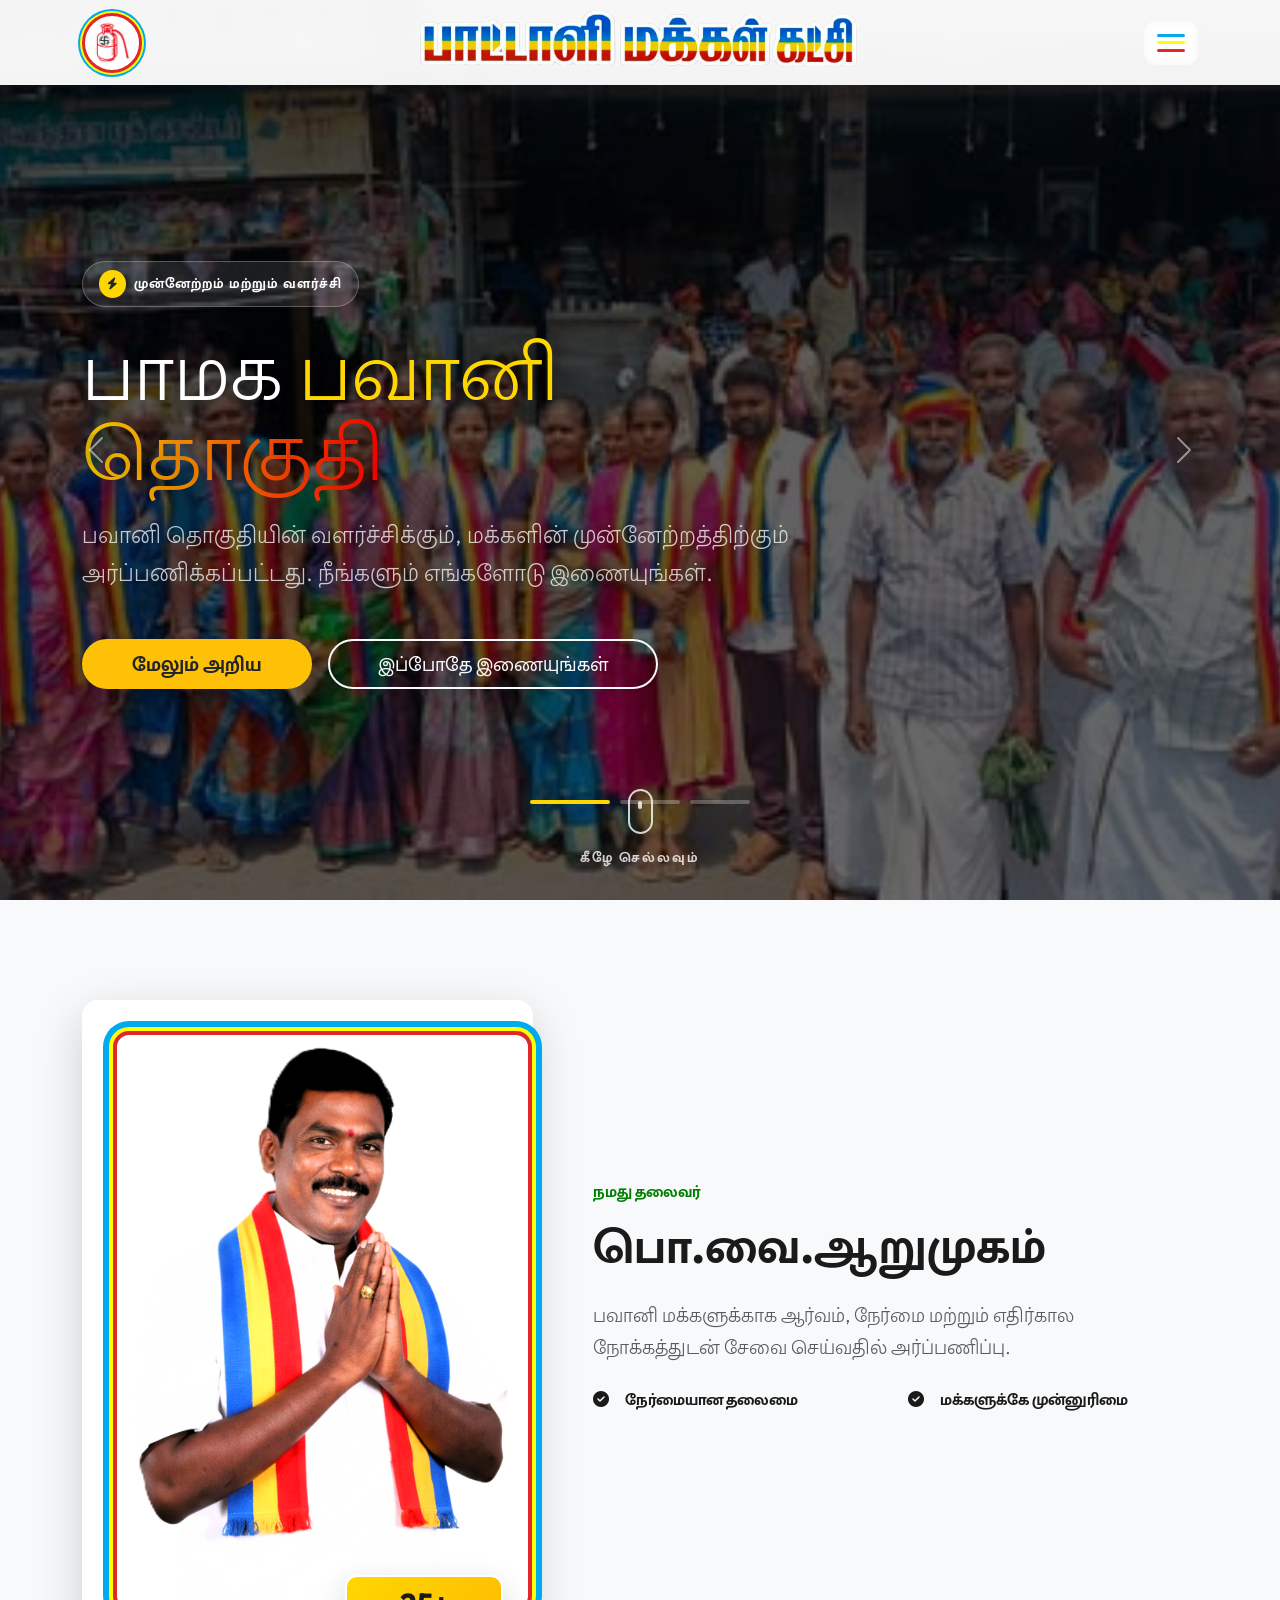
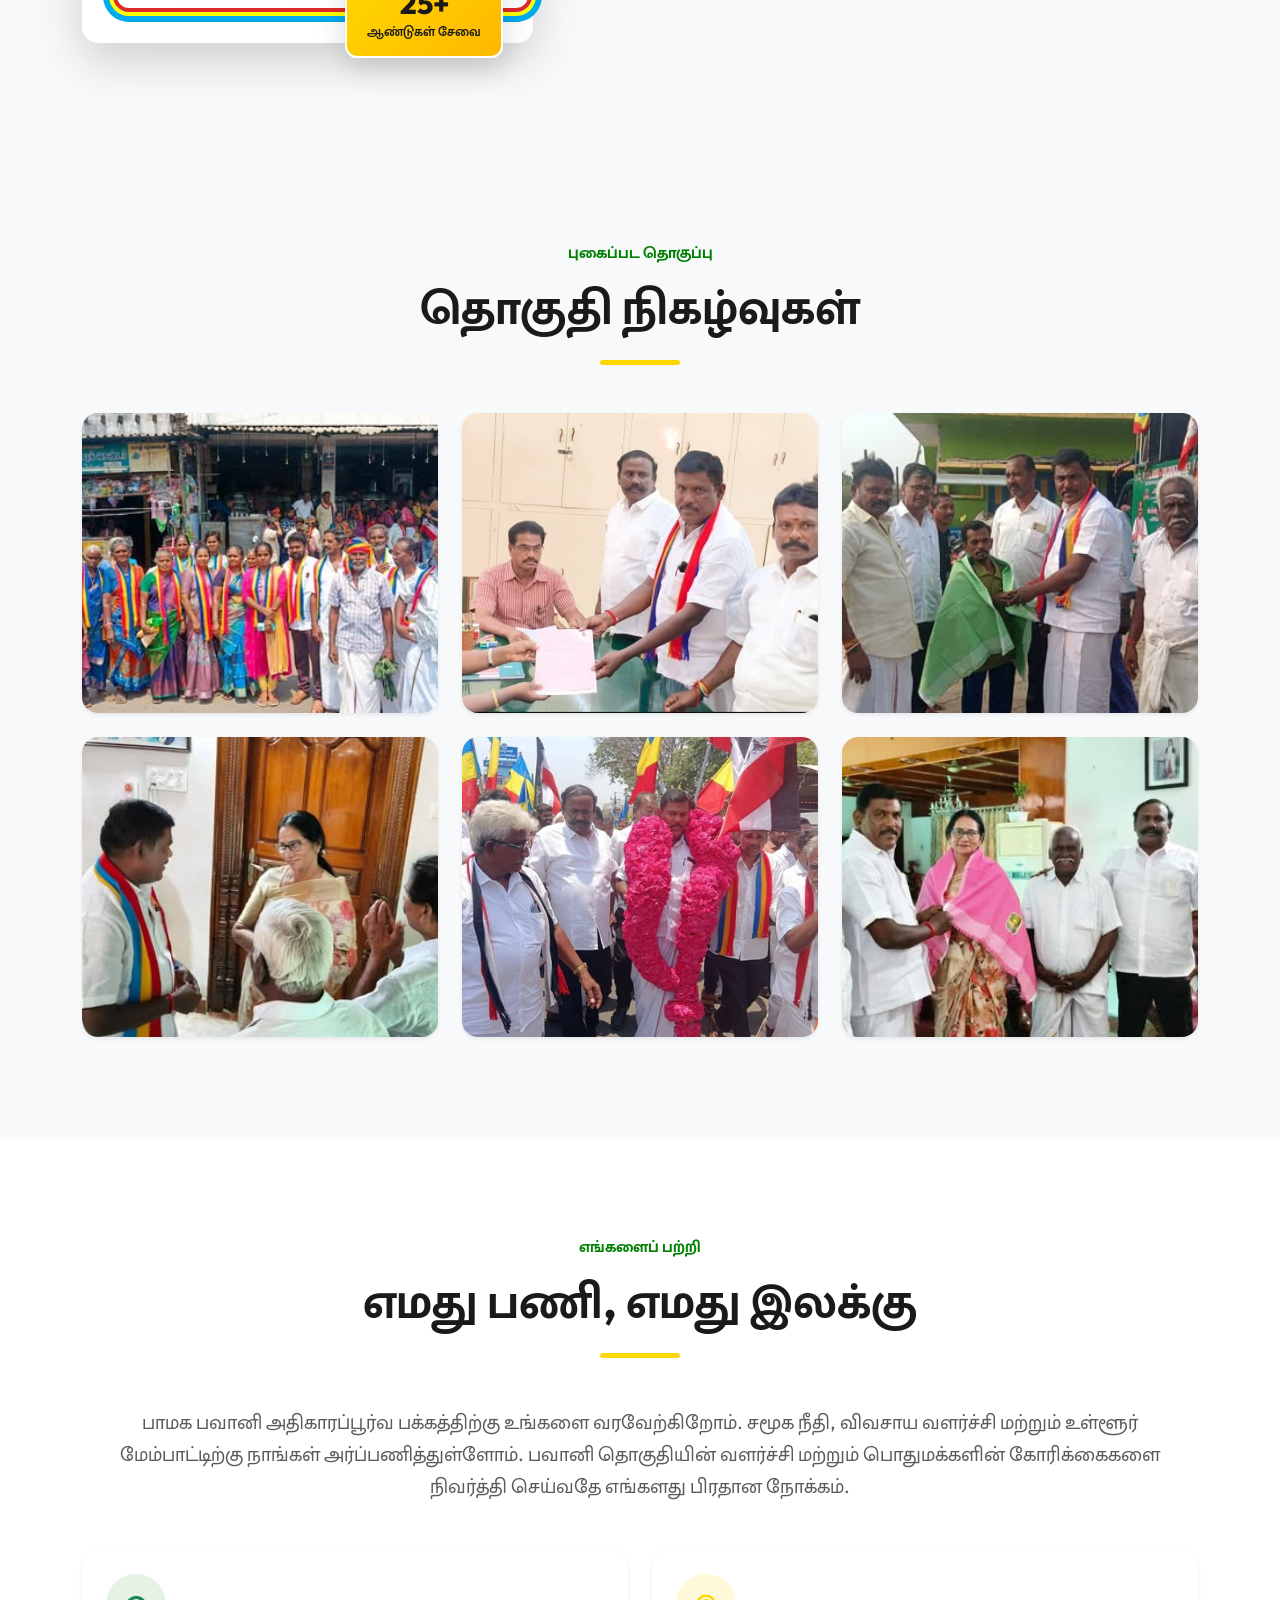
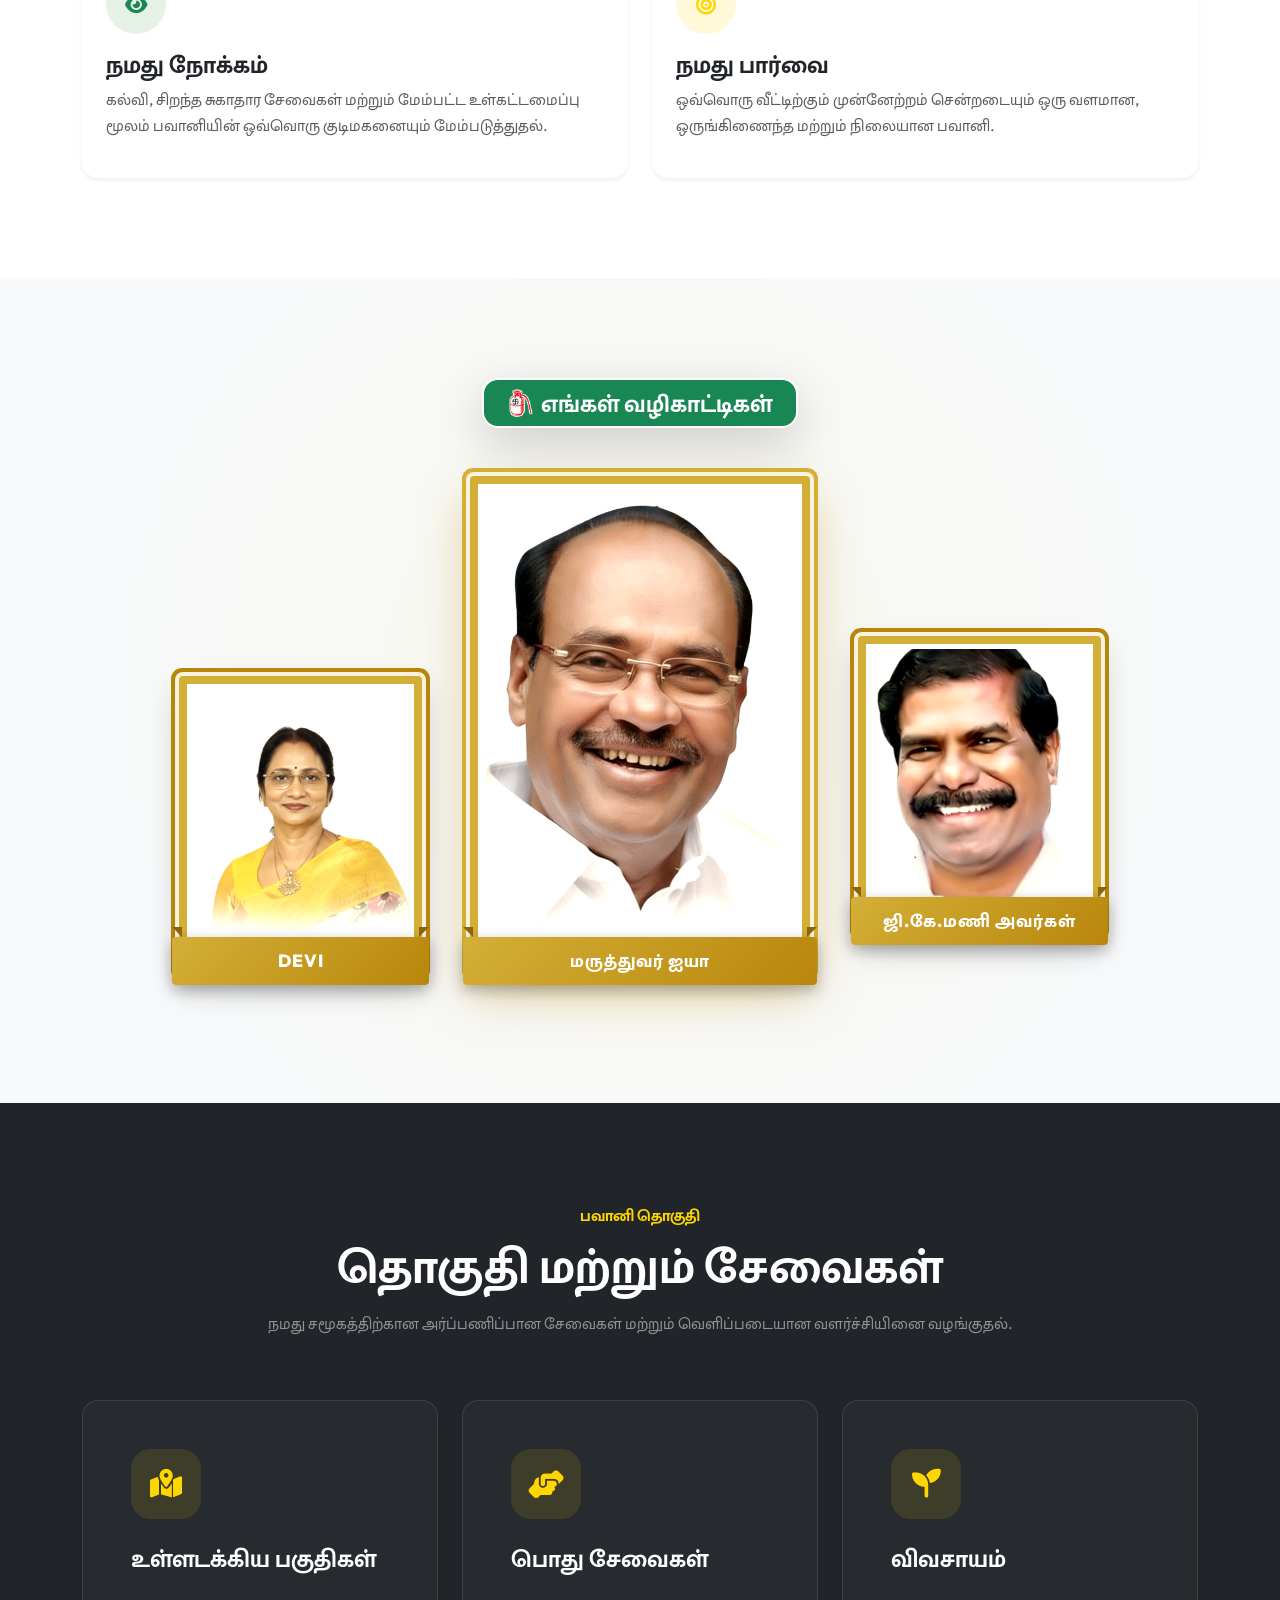
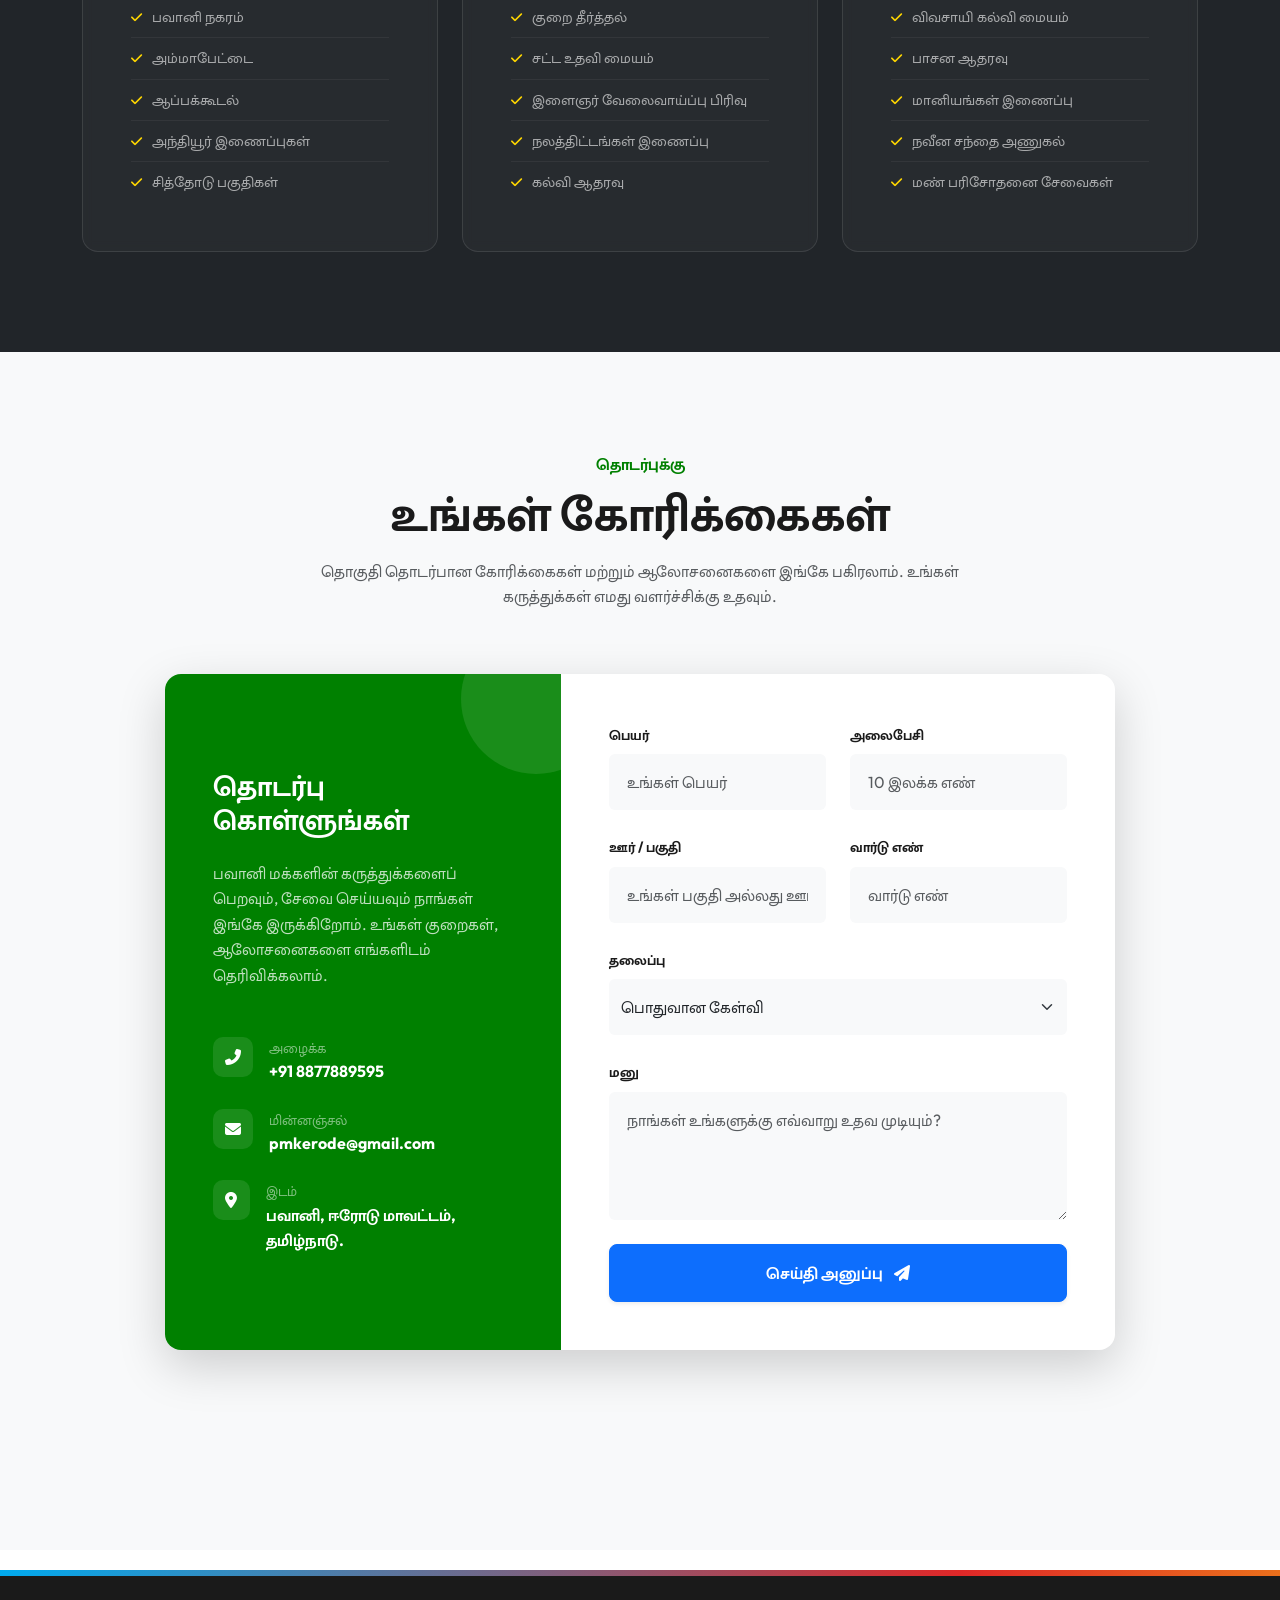
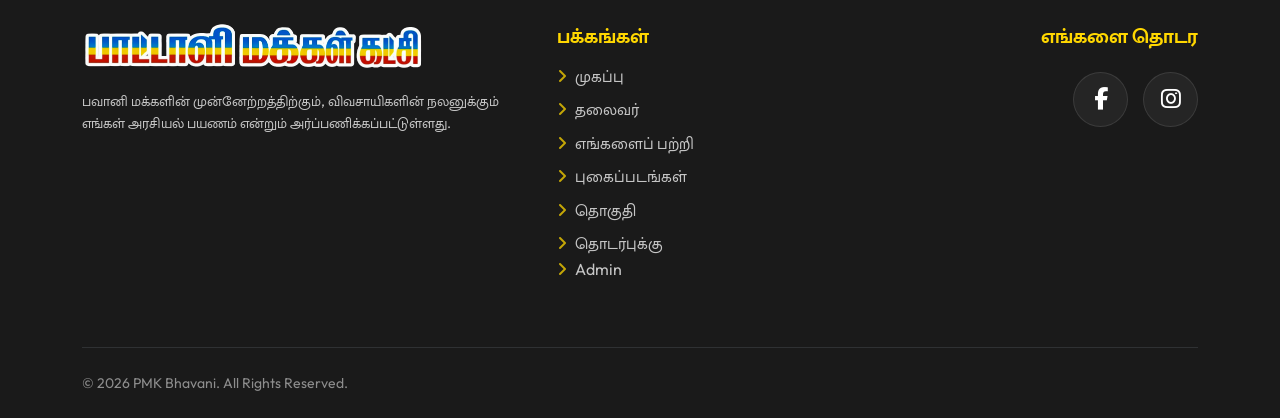
==== commit b10d07d4: "first commit" ====
--- a/index.html
+++ b/index.html
@@ -27,41 +27,50 @@
         </div>
     </div>
 
-    <!-- Navbar -->
-    <nav id="main-nav" class="navbar navbar-expand-lg fixed-top shadow-sm py-2">
-        <div class="container align-items-center">
-            <a class="navbar-brand d-flex align-items-center p-0" href="#home">
-                <div class="logo-box pmk-logo-ring" style="flex-shrink: 0; background: #fff;">
-                    <img src="./Images/pmk logo 2.png" alt="PMK Logo" style="width: 100%; height: 100%; object-fit: contain; padding: 4px;">
-                </div>
-                <img src="./Images/PMK Logo.png" alt="PMK Bhavani" class="pmk-text-logo ms-2 ms-lg-3">
-            </a>
-            <button class="navbar-toggler border-0 shadow-none collapsed" type="button" data-bs-toggle="collapse" data-bs-target="#navbarNav" aria-controls="navbarNav" aria-expanded="false" aria-label="Toggle navigation">
-                <span class="nav-icon-toggle"></span>
-            </button>
-            <div class="collapse navbar-collapse" id="navbarNav">
-                <ul class="navbar-nav ms-auto align-items-center">
-                    <li class="nav-item">
-                        <a class="nav-link" href="#home">முகப்பு</a>
-                    </li>
-                    <li class="nav-item">
-                        <a class="nav-link" href="#leader">தலைவர்</a>
-                    </li>
-                    <li class="nav-item">
-                        <a class="nav-link" href="#about">எங்களைப் பற்றி</a>
-                    </li>
-                    <li class="nav-item">
-                        <a class="nav-link" href="#gallery">புகைப்படங்கள்</a>
-                    </li>
-                    <li class="nav-item">
-                        <a class="nav-link" href="#thoguthi">தொகுதி</a>
-                    </li>
-                    <li class="nav-item">
-                        <a class="nav-link" href="#contact">கோரிக்கைகள்</a>
-                    </li>
-                    <li class="nav-item ms-lg-3 mt-3 mt-lg-0">
-                        <a href="membership.html" class="btn btn-warning rounded-pill px-4 py-2 fw-bold shadow">இப்போதே இணையுங்கள்</a>
-                    </li>
+    <!-- Header / Navbar Section -->
+    <nav class="political-nav fixed-top shadow-sm">
+        <div class="container nav-belt">
+            <!-- 1. LEFT: PMK Logo 2 (Ring) -->
+            <div class="nav-section nav-left">
+                <a href="#home" class="logo-link">
+                    <div class="logo-ring-box">
+                        <img src="./Images/pmk logo 2.png" alt="PMK Ring Logo">
+                    </div>
+                </a>
+            </div>
+
+            <!-- 2. CENTER: PMK Main Logo (Text) -->
+            <div class="nav-section nav-center">
+                <a href="#home" class="logo-text-link">
+                    <img src="./Images/PMK Logo.png" alt="PMK Main Logo" class="pmk-main-logo">
+                </a>
+            </div>
+
+            <!-- 3. RIGHT: Menu Trigger -->
+            <div class="nav-section nav-right">
+                <button class="menu-trigger" id="menuToggle" aria-label="Toggle Menu">
+                    <div class="hamburger">
+                        <span></span>
+                        <span></span>
+                        <span></span>
+                    </div>
+                </button>
+            </div>
+        </div>
+
+        <!-- Hidden Slide-Down Menu -->
+        <div class="nav-dropdown" id="navDropdown">
+            <div class="container py-4">
+                <ul class="dropdown-list list-unstyled m-0">
+                    <li><a href="#home" class="drop-link"><i class="fas fa-home me-3"></i>முகப்பு (Home)</a></li>
+                    <li><a href="#leader" class="drop-link"><i class="fas fa-user-tie me-3"></i>தலைவர் (Leader)</a></li>
+                    <li><a href="#about" class="drop-link"><i class="fas fa-info-circle me-3"></i>எங்களைப் பற்றி (About)</a></li>
+                    <li><a href="#gallery" class="drop-link"><i class="fas fa-images me-3"></i>புகைப்படங்கள் (Gallery)</a></li>
+                    <li><a href="#thoguthi" class="drop-link"><i class="fas fa-map-marker-alt me-3"></i>தொகுதி (Constituency)</a></li>
+                    <li><a href="#contact" class="drop-link"><i class="fas fa-envelope me-3"></i>தொடர்புக்கு (Contact)</a></li>
+                    <li class="border-top border-white border-opacity-10 my-3"></li>
+                    <li><a href="intranet.html" class="drop-link text-warning"><i class="fas fa-vanguard me-3"></i>Admin Panel</a></li>
+                    <li><a href="membership.html" class="btn btn-warning rounded-pill w-100 mt-3 fw-bold py-3 shadow">இப்போதே இணையுங்கள் (Join Now)</a></li>
                 </ul>
             </div>
         </div>
@@ -80,18 +89,21 @@
             <!-- Carousel Items -->
             <div class="carousel-inner h-100">
                 <div class="carousel-item active h-100">
-                    <div class="carousel-img h-100" style="background-image: linear-gradient(rgba(0,0,0,0.6), rgba(0,0,0,0.4)), url('Images/5.jpg');"></div>
+                    <div class="carousel-img h-100" style="background-image: linear-gradient(rgba(0,0,0,0.5), rgba(0,0,0,0.4)), url('Images/5.jpg');"></div>
                     <div class="carousel-caption d-flex flex-column justify-content-center h-100 text-center text-lg-start">
                         <div class="container">
                             <div class="row">
-                                <div class="col-lg-8" data-aos="fade-up">
-                                    <div class="hero-card border-0 p-0 bg-transparent text-center text-lg-start">
-                                        <span class="badge bg-warning text-dark mb-3 px-3 py-2 rounded-pill fw-bold floating-badge">முன்னேற்றம் மற்றும் வளர்ச்சி</span>
-                                        <h1 class="display-2 fw-bold mb-4 text-white">பாமக பவானி <br><span class="text-warning">தொகுதி</span></h1>
-                                        <p class="lead mb-5 opacity-75 fs-4">பவானி தொகுதியின் வளர்ச்சிக்கும், மக்களின் முன்னேற்றத்திற்கும் அர்ப்பணிக்கப்பட்டது. நீங்களும் எங்களோடு இணையுங்கள்.</p>
+                                <div class="col-lg-10 col-xl-8" data-aos="zoom-out-up">
+                                    <div class="hero-card text-center text-lg-start">
+                                        <div class="d-inline-flex align-items-center bg-white bg-opacity-10 backdrop-blur rounded-pill px-3 py-2 mb-4 border border-white border-opacity-25 shadow-sm">
+                                            <span class="badge bg-warning text-dark me-2 rounded-circle px-2 py-2"><i class="fas fa-bolt"></i></span>
+                                            <span class="text-white small fw-bold text-uppercase" style="letter-spacing: 1px;">முன்னேற்றம் மற்றும் வளர்ச்சி</span>
+                                        </div>
+                                        <h1 class="display-1 fw-extrabold mb-4 text-white lh-1">பாமக <span class="text-warning">பவானி</span> <br><span style="background: linear-gradient(to right, #FFD700, #FF0000); -webkit-background-clip: text; background-clip: text; -webkit-text-fill-color: transparent;">தொகுதி</span></h1>
+                                        <p class="lead mb-5 text-white opacity-75 fs-4 fw-light">பவானி தொகுதியின் வளர்ச்சிக்கும், மக்களின் முன்னேற்றத்திற்கும் அர்ப்பணிக்கப்பட்டது. நீங்களும் எங்களோடு இணையுங்கள்.</p>
                                         <div class="d-flex flex-wrap gap-3 justify-content-center justify-content-lg-start">
-                                            <a href="#about" class="btn btn-warning btn-lg rounded-pill px-5 text-dark fw-bold shadow-lg">மேலும் அறிய</a>
-                                            <a href="membership.html" class="btn btn-outline-light btn-lg rounded-pill px-5 shadow-sm">இப்போதே இணையுங்கள்</a>
+                                            <a href="#about" class="btn btn-warning btn-lg rounded-pill px-5 text-dark fw-bold shadow-lg border-2 border-warning hvr-grow">மேலும் அறிய</a>
+                                            <a href="membership.html" class="btn btn-outline-light btn-lg rounded-pill px-5 shadow-sm border-2 hvr-grow">இப்போதே இணையுங்கள்</a>
                                         </div>
                                     </div>
                                 </div>
@@ -100,17 +112,20 @@
                     </div>
                 </div>
                 <div class="carousel-item h-100">
-                    <div class="carousel-img h-100" style="background-image: linear-gradient(rgba(0,0,0,0.6), rgba(0,0,0,0.4)), url('./Images/6.jpg');"></div>
+                    <div class="carousel-img h-100" style="background-image: linear-gradient(rgba(0,0,0,0.5), rgba(0,0,0,0.4)), url('./Images/6.jpg');"></div>
                     <div class="carousel-caption d-flex flex-column justify-content-center h-100 text-center text-lg-start">
                         <div class="container">
                             <div class="row">
-                                <div class="col-lg-8" data-aos="fade-up">
-                                    <div class="hero-card border-0 p-0 bg-transparent text-center text-lg-start">
-                                        <span class="badge bg-success text-white mb-3 px-3 py-2 rounded-pill fw-bold floating-badge">மக்களின் குரல்</span>
-                                        <h2 class="display-2 fw-bold mb-4 text-white">மக்களுக்காக <br><span class="text-warning">மக்கள் பணி</span></h2>
-                                        <p class="lead mb-5 opacity-75 fs-4">சாதாரண குடிமகனுக்கான சேவை மற்றும் அர்ப்பணிப்பே எங்கள் தலைமையின் அடையாளம்.</p>
+                                <div class="col-lg-10 col-xl-8" data-aos="zoom-out-up">
+                                    <div class="hero-card text-center text-lg-start">
+                                        <div class="d-inline-flex align-items-center bg-white bg-opacity-10 backdrop-blur rounded-pill px-3 py-2 mb-4 border border-white border-opacity-25 shadow-sm">
+                                            <span class="badge bg-success text-white me-2 rounded-circle px-2 py-2"><i class="fas fa-heart"></i></span>
+                                            <span class="text-white small fw-bold text-uppercase" style="letter-spacing: 1px;">மக்களின் குரல்</span>
+                                        </div>
+                                        <h2 class="display-1 fw-extrabold mb-4 text-white lh-1">மக்களுக்காக <br><span class="text-warning">மக்கள் பணி</span></h2>
+                                        <p class="lead mb-5 text-white opacity-75 fs-4 fw-light">சாதாரண குடிமகனுக்கான சேவை மற்றும் அர்ப்பணிப்பே எங்கள் தலைமையின் அடையாளம்.</p>
                                         <div class="d-flex flex-wrap gap-3 justify-content-center justify-content-lg-start">
-                                            <a href="#leader" class="btn btn-warning btn-lg rounded-pill px-5 text-dark fw-bold shadow-lg">தலைவரின் விவரத்தைக் காண்க</a>
+                                            <a href="#leader" class="btn btn-warning btn-lg rounded-pill px-5 text-dark fw-bold shadow-lg hvr-grow">தலைவரின் விவரம்</a>
                                         </div>
                                     </div>
                                 </div>
@@ -119,17 +134,20 @@
                     </div>
                 </div>
                 <div class="carousel-item h-100">
-                    <div class="carousel-img h-100" style="background-image: linear-gradient(rgba(0,0,0,0.6), rgba(0,0,0,0.4)), url('./Images/10.jpg');"></div>
+                    <div class="carousel-img h-100" style="background-image: linear-gradient(rgba(0,0,0,0.5), rgba(0,0,0,0.4)), url('./Images/10.jpg');"></div>
                     <div class="carousel-caption d-flex flex-column justify-content-center h-100 text-center text-lg-start">
                         <div class="container">
                             <div class="row">
-                                <div class="col-lg-8" data-aos="fade-up">
-                                    <div class="hero-card border-0 p-0 bg-transparent text-center text-lg-start">
-                                        <span class="badge bg-light text-dark mb-3 px-3 py-2 rounded-pill fw-bold floating-badge">விவசாயத்திற்கு முன்னுரிமை</span>
-                                        <h2 class="display-2 fw-bold mb-4 text-white">பசுமை <br><span class="text-warning">பவானி</span></h2>
-                                        <p class="lead mb-5 opacity-75 fs-4">நமது விவசாயிகளுக்கும் விவசாய பாரம்பரியத்திற்கும் நிலையான வளர்ச்சியை உறுதி செய்தல்.</p>
+                                <div class="col-lg-10 col-xl-8" data-aos="zoom-out-up">
+                                    <div class="hero-card text-center text-lg-start">
+                                        <div class="d-inline-flex align-items-center bg-white bg-opacity-10 backdrop-blur rounded-pill px-3 py-2 mb-4 border border-white border-opacity-25 shadow-sm">
+                                            <span class="badge bg-light text-dark me-2 rounded-circle px-2 py-2"><i class="fas fa-leaf"></i></span>
+                                            <span class="text-white small fw-bold text-uppercase" style="letter-spacing: 1px;">விவசாயத்திற்கு முன்னுரிமை</span>
+                                        </div>
+                                        <h2 class="display-1 fw-extrabold mb-4 text-white lh-1">பசுமை <br><span class="text-warning">பவானி</span></h2>
+                                        <p class="lead mb-5 text-white opacity-75 fs-4 fw-light">நமது விவசாயிகளுக்கும் விவசாய பாரம்பரியத்திற்கும் நிலையான வளர்ச்சியை உறுதி செய்தல்.</p>
                                         <div class="d-flex flex-wrap gap-3 justify-content-center justify-content-lg-start">
-                                            <a href="#thoguthi" class="btn btn-warning btn-lg rounded-pill px-5 text-dark fw-bold shadow-lg">தொகுதி</a>
+                                            <a href="#thoguthi" class="btn btn-warning btn-lg rounded-pill px-5 text-dark fw-bold shadow-lg hvr-grow">தொகுதி</a>
                                         </div>
                                     </div>
                                 </div>
@@ -287,6 +305,59 @@
         </div>
     </section>
 
+    <!-- Our Mentors Section -->
+    <section class="mentors-section section-padding position-relative overflow-hidden">
+        <div class="mentors-bg-overlay"></div>
+        <div class="container position-relative z-2">
+            <!-- Top Badge -->
+            <div class="text-center mb-5" data-aos="fade-down">
+                <div class="mentors-title-badge d-inline-flex align-items-center bg-success border-2 border-white px-4 py-2 rounded-4 shadow-lg">
+                    <img src="./Images/pmk logo 2.png" alt="Logo" class="me-2" style="height: 30px;">
+                    <h4 class="mb-0 text-white fw-bold">எங்கள் வழிகாட்டிகள்</h4>
+                </div>
+            </div>
+
+            <!-- Mentors Grid -->
+            <div class="row align-items-end justify-content-center g-4 g-lg-5">
+                <!-- Leader 1 -->
+                <div class="col-10 col-md-3 order-2 order-md-1" data-aos="fade-right">
+                    <div class="mentor-card gold-frame mb-5 mb-md-0">
+                        <div class="mentor-img-box mentor-carousel">
+                            <img src="./Images/head2 (1).png" alt="Founder" class="active">
+                        </div>
+                        <div class="mentor-name-ribbon">
+                            <span>Devi</span>
+                        </div>
+                    </div>
+                </div>
+
+                <!-- Main Leader (Center) -->
+                <div class="col-12 col-md-4 order-1 order-md-2" data-aos="zoom-in" data-aos-delay="100">
+                    <div class="mentor-card gold-frame active mb-5 mb-md-0">
+                        <div class="mentor-img-box mentor-carousel person-tall">
+                            <img src="./Images/head1 (1).png" alt="President" class="active">
+                        </div>
+                        <div class="mentor-name-ribbon">
+                            <span>மருத்துவர் ஐயா </span>
+                        </div>
+                    </div>
+                </div>
+
+                <!-- Leader 3 -->
+                <div class="col-10 col-md-3 order-3 order-md-3" data-aos="fade-left">
+                    <div class="mentor-card gold-frame">
+                        <div class="mentor-img-box mentor-carousel">
+                            <img src="./Images/GK Mani (1).png" alt="Advocate" class="active">
+                        </div>
+                        <div class="mentor-name-ribbon">
+                            <span>ஜி.கே.மணி அவர்கள்</span>
+                        </div>
+                    </div>
+                </div>
+            </div>
+        </div>
+    </section>
+
     <section id="thoguthi" class="section-padding bg-dark text-white">
         <div class="container">
             <div class="row mb-5 text-center" data-aos="fade-up">
@@ -436,13 +507,21 @@
     </section>
 
     <!-- Footer -->
-    <div style="height: 6px; background: linear-gradient(to right, #00AAEF 33.3%, #ffff02 33.3% 66.6%, #E02828 66.6%); width: 100%;"></div>
-    <footer class="bg-dark text-white pt-5 pb-4">
-        <div class="container">
+    <!-- Footer Wave Transition -->
+    <div class="footer-wave-container">
+        <svg class="footer-wave" xmlns="http://www.w3.org/2000/svg" viewBox="0 0 1440 320">
+            <!-- <path fill="#1a1a1a" fill-opacity="1" d="M0,160L48,176C96,192,192,224,288,224C384,224,480,192,576,165.3C672,139,768,117,864,128C960,139,1056,181,1152,197.3C1248,213,1344,203,1392,197.3L1440,192L1440,320L1392,320C1344,320,1248,320,1152,320C1056,320,960,320,864,320C768,320,672,320,576,320C480,320,384,320,288,320C192,320,96,320,48,320L0,320Z"></path> -->
+        </svg>
+    </div>
+
+    <footer class="footer-premium bg-dark text-white pb-4">
+        <!-- Animated Tri-color Line Inside Footer -->
+        <div class="footer-pulse-line"></div>
+        <div class="container pt-5">
             <div class="row mb-5 text-center text-md-start">
                 <div class="col-md-5 mb-4 mb-md-0" data-aos="fade-up">
-                    <img src="./Images/PMK Logo.png" alt="PMK Bhavani" class="footer-logo-img mb-3">
-                    <p class="opacity-75 pe-0 pe-md-4">பவானி மக்களின் முன்னேற்றத்திற்கும், விவசாயிகளின் நலனுக்கும் எங்கள் அரசியல் பயணம் என்றும் அர்ப்பணிக்கப்பட்டுள்ளது.</p>
+                    <img src="./Images/PMK Logo.png" alt="PMK Bhavani" class="footer-logo-img mb-3" style="height: 50px;">
+                    <p class="opacity-75 pe-0 pe-md-4 small">பவானி மக்களின் முன்னேற்றத்திற்கும், விவசாயிகளின் நலனுக்கும் எங்கள் அரசியல் பயணம் என்றும் அர்ப்பணிக்கப்பட்டுள்ளது.</p>
                 </div>
                 <div class="col-md-3 mb-4 mb-md-0" data-aos="fade-up" data-aos-delay="100">
                     <h5 class="fw-bold text-warning mb-3">பக்கங்கள்</h5>
@@ -453,15 +532,18 @@
                         <li class="mb-2"><a href="#gallery" class="text-white text-decoration-none hvr-translate-x d-inline-block"><i class="fas fa-angle-right me-2 text-warning"></i>புகைப்படங்கள்</a></li>
                         <li class="mb-2"><a href="#thoguthi" class="text-white text-decoration-none hvr-translate-x d-inline-block"><i class="fas fa-angle-right me-2 text-warning"></i>தொகுதி</a></li>
                         <li><a href="#contact" class="text-white text-decoration-none hvr-translate-x d-inline-block"><i class="fas fa-angle-right me-2 text-warning"></i>தொடர்புக்கு</a></li>
+                        <li><a href="intranet.html" class="text-white text-decoration-none hvr-translate-x d-inline-block"><i class="fas fa-angle-right me-2 text-warning"></i>Admin</a></li>
                     </ul>
                 </div>
                 <div class="col-md-4 text-center text-md-end" data-aos="fade-up" data-aos-delay="200">
                     <h5 class="fw-bold text-warning mb-4">எங்களை தொடர</h5>
-                    <div class="social-links">
-                        <a href="https://www.facebook.com/arumugam.pv.5/" class="btn btn-outline-light btn-lg rounded-circle me-2 hvr-float"><i class="fab fa-facebook-f"></i></a>
-                        <!-- <a href="#" class="btn btn-outline-light btn-lg rounded-circle me-2 hvr-float"><i class="fab fa-twitter"></i></a> -->
-                        <a href="https://www.instagram.com/_erode_arumugam_?igsh=Y3V0enNrcG9sYW8=" class="btn btn-outline-light btn-lg rounded-circle me-2 hvr-float"><i class="fab fa-instagram"></i></a>
-                        <!-- <a href="#" class="btn btn-outline-light btn-lg rounded-circle hvr-float"><i class="fab fa-whatsapp"></i></a> -->
+                    <div class="social-links-premium">
+                        <a href="https://www.facebook.com/arumugam.pv.5/" class="social-btn sb-facebook" title="Facebook">
+                            <i class="fab fa-facebook-f"></i>
+                        </a>
+                        <a href="https://www.instagram.com/_erode_arumugam_?igsh=Y3V0enNrcG9sYW8=" class="social-btn sb-instagram" title="Instagram">
+                            <i class="fab fa-instagram"></i>
+                        </a>
                     </div>
                 </div>
             </div>
@@ -470,9 +552,9 @@
                 <div class="col-md-6 text-center text-md-start mb-3 mb-md-0">
                     <p class="mb-0 opacity-50 small">&copy; 2026 PMK Bhavani. All Rights Reserved.</p>
                 </div>
-                <div class="col-md-6 text-center text-md-end">
+                <!-- <div class="col-md-6 text-center text-md-end">
                     <p class="mb-0 opacity-50 small">Designed & Developed By <a href="https://cloudhawk.in/" class="text-warning text-decoration-none fw-bold">CloudHawk</a></p>
-                </div>
+                </div> -->
             </div>
         </div>
     </footer>
--- a/style.css
+++ b/style.css
@@ -19,6 +19,239 @@
     line-height: 1.6;
     overflow-x: hidden;
     background-color: #fff;
+}
+
+/* Footer Premium Enhancements */
+.footer-pulse-line {
+    height: 6px;
+    width: 100%;
+    background: linear-gradient(90deg, #00AAEF, #E02828, #ffff02, #E02828, #00AAEF);
+    background-size: 300% 100%;
+    animation: footerPulse 6s linear infinite;
+}
+
+@keyframes footerPulse {
+    0% { background-position: 0% 50%; }
+    100% { background-position: 100% 50%; }
+}
+
+.footer-wave-container {
+    position: relative;
+    width: 100%;
+    line-height: 0;
+    margin-top: -100px; /* Overlap to blend */
+    z-index: 1;
+}
+
+.footer-wave {
+    width: 100%;
+    height: 120px;
+}
+
+.footer-premium {
+    background: #1a1a1a !important; /* Rich Dark */
+    position: relative;
+    z-index: 2;
+}
+
+.social-links-premium {
+    display: flex;
+    gap: 15px;
+    justify-content: center;
+}
+
+@media (min-width: 768px) {
+    .social-links-premium { justify-content: flex-end; }
+}
+
+.social-btn {
+    width: 55px;
+    height: 55px;
+    border-radius: 50%;
+    background: rgba(255,255,255,0.05);
+    border: 1px solid rgba(255,255,255,0.1);
+    color: #fff;
+    display: flex;
+    align-items: center;
+    justify-content: center;
+    font-size: 1.4rem;
+    transition: all 0.4s cubic-bezier(0.175, 0.885, 0.32, 1.275);
+    text-decoration: none;
+    position: relative;
+    overflow: hidden;
+}
+
+.social-btn::before {
+    content: '';
+    position: absolute;
+    top: 50%;
+    left: 50%;
+    width: 0;
+    height: 0;
+    border-radius: 50%;
+    transition: all 0.5s ease;
+    z-index: -1;
+    opacity: 0;
+}
+
+.social-btn:hover::before {
+    width: 200%;
+    height: 200%;
+    top: -50%;
+    left: -50%;
+    opacity: 1;
+}
+
+.social-btn:hover {
+    transform: translateY(-8px) scale(1.1);
+    border-color: transparent;
+    box-shadow: 0 10px 20px rgba(0,0,0,0.3);
+}
+
+.sb-facebook:hover::before { background: #1877F2; }
+.sb-instagram:hover::before { background: linear-gradient(45deg, #f09433 0%, #e6683c 25%, #dc2743 50%, #cc2366 75%, #bc1888 100%); }
+
+.footer-premium a.text-white:hover {
+    color: var(--secondary-color) !important;
+    padding-left: 5px;
+    transition: 0.3s ease;
+}
+
+/* Contact Section Padding Fix */
+#contact {
+    padding-bottom: 200px !important; /* Extra space for the footer wave overlap */
+}
+
+/* Back to Top Enhancement */
+
+/* Mentors Section - Luxury Political Style */
+.mentors-section {
+    background: #f8f9fa;
+    padding: 100px 0;
+}
+
+.mentors-bg-overlay {
+    position: absolute;
+    top: 0;
+    left: 0;
+    width: 100%;
+    height: 100%;
+    background: radial-gradient(circle at center, rgba(255, 215, 0, 0.05) 0%, transparent 70%);
+    pointer-events: none;
+}
+
+.mentors-title-badge {
+    box-shadow: 0 10px 30px rgba(40, 167, 69, 0.3);
+    border: 3px solid rgba(255, 255, 255, 0.8);
+}
+
+.gold-frame {
+    position: relative;
+    border: 8px solid #d4af37; /* Base Gold */
+    padding: 5px;
+    background: #fff;
+    box-shadow: 
+        0 0 0 4px #faf3e0, /* Cream gap */
+        0 0 0 8px #b8860b, /* Darker Gold border */
+        0 15px 35px rgba(0,0,0,0.2);
+    transition: all 0.5s cubic-bezier(0.175, 0.885, 0.32, 1.275);
+}
+
+.mentor-card {
+    border-radius: 4px; /* Traditional sharp corner look with slight rounding */
+    margin-bottom: 40px;
+}
+
+.mentor-img-box {
+    aspect-ratio: 4/5;
+    overflow: hidden;
+    position: relative;
+}
+
+.mentor-img-box img {
+    width: 100%;
+    height: 100%;
+    object-fit: cover;
+    filter: sepia(0.2) contrast(1.1); /* Slight heritage look */
+    transition: transform 0.6s ease;
+}
+
+.mentor-card:hover .mentor-img-box img {
+    transform: scale(1.05);
+}
+
+/* Central Active Leader Card - Natural Sizing */
+.mentor-card.active {
+    z-index: 10;
+    box-shadow: 
+        0 0 0 4px #faf3e0,
+        0 0 0 8px #d4af37,
+        0 20px 50px rgba(184, 134, 11, 0.4);
+}
+
+.mentor-img-box.person-tall {
+    aspect-ratio: 4/6 !important; /* Naturally taller for main leader */
+}
+
+/* Ensure no clipping */
+.mentors-section .row {
+    padding-bottom: 30px;
+}
+
+
+/* Ribbon Name Banner */
+.mentor-name-ribbon {
+    position: absolute;
+    bottom: -20px;
+    left: -15px;
+    right: -15px;
+    background: linear-gradient(135deg, #d4af37 0%, #b8860b 100%);
+    color: #fff;
+    padding: 10px 5px;
+    text-align: center;
+    font-weight: 800;
+    font-size: 1.1rem;
+    box-shadow: 0 5px 15px rgba(0,0,0,0.3);
+    border-radius: 4px;
+    z-index: 5;
+    text-transform: uppercase;
+    letter-spacing: 1px;
+}
+
+/* Ribbon decorative edges */
+.mentor-name-ribbon::before,
+.mentor-name-ribbon::after {
+    content: '';
+    position: absolute;
+    bottom: 100%;
+    border-style: solid;
+    border-width: 0 10px 10px 0;
+    border-color: transparent #8b6508 transparent transparent;
+}
+
+.mentor-name-ribbon::before { left: 0; }
+.mentor-name-ribbon::after { right: 0; transform: scaleX(-1); }
+
+/* Responsive adjustments */
+@media (max-width: 768px) {
+    .mentor-card.active {
+        transform: scale(1.05);
+        margin: 20px 0;
+    }
+    .mentor-name-ribbon {
+        font-size: 0.9rem;
+        bottom: -15px;
+    }
+}
+
+/* Infinite Smooth Spin Animation */
+.spin-slow {
+    animation: rotateInfinite 8s linear infinite;
+}
+
+@keyframes rotateInfinite {
+    from { transform: rotate(0deg); }
+    to { transform: rotate(360deg); }
 }
 
 /* Typography Enhancements */
@@ -51,72 +284,166 @@
     transition: opacity 0.5s ease;
 }
 
-/* Navbar Styling */
-#main-nav {
-    transition: var(--transition-smooth);
-    padding: 20px 0;
-    background: transparent; /* Transparent by default for hero blend */
-}
-
-#main-nav.scrolled {
-    padding: 12px 0;
+/* Political Custom Navbar (Flexbox Only - No Absolute Centering) */
+.political-nav {
     background: rgba(255, 255, 255, 0.95);
     backdrop-filter: blur(10px);
-    box-shadow: 0 10px 30px rgba(0,0,0,0.05) !important;
-}
-
-.navbar-brand {
-    font-size: 1.4rem;
-    font-weight: 800;
-}
-
-.logo-box {
-    width: 40px;
-    height: 40px;
+    transition: var(--transition-smooth);
+    z-index: 1050;
+    padding: 10px 0;
+}
+
+.political-nav.scrolled {
+    padding: 5px 0;
+    box-shadow: 0 10px 30px rgba(0,0,0,0.1) !important;
+}
+
+.nav-belt {
+    display: flex;
+    justify-content: space-between;
+    align-items: center;
+}
+
+.nav-section {
+    flex: 1; /* Key to perfect centering: all 3 sections share width */
+    display: flex;
+    align-items: center;
+}
+
+.nav-left { justify-content: flex-start; }
+.nav-center { justify-content: center; }
+.nav-right { justify-content: flex-end; }
+
+/* Desktop Sizing (Default) */
+.logo-ring-box {
+    width: 60px;
+    height: 60px;
+    background: #fff;
+    border: 3px solid #e02828;
+    border-radius: 50%;
+    overflow: hidden;
+    padding: 0; /* Removed padding to let logo fill ring properly */
+    box-shadow: 0 0 0 2px #ffff01, 0 0 0 4px #00AAEF;
     display: flex;
     align-items: center;
     justify-content: center;
+}
+
+.logo-ring-box img {
+    width: 85%; /* Slightly smaller than ring for breathing room */
+    height: 85%;
+    object-fit: contain;
+}
+
+.pmk-main-logo {
+    height: 65px;
+    object-fit: contain;
+}
+
+.menu-trigger {
+    background: rgba(255, 255, 255, 0.1);
+    border: 1px solid rgba(255, 255, 255, 0.2);
+    cursor: pointer;
+    padding: 12px;
+    border-radius: 12px;
+    transition: all 0.4s ease;
+    backdrop-filter: blur(5px);
+}
+
+#main-nav.scrolled .menu-trigger {
+    background: rgba(0, 0, 0, 0.05);
+    border-color: rgba(0, 0, 0, 0.1);
+}
+
+.menu-trigger:hover {
+    transform: scale(1.1);
+    background: rgba(255, 255, 255, 0.2);
+    box-shadow: 0 0 15px rgba(255, 255, 255, 0.3);
+}
+
+#main-nav.scrolled .menu-trigger:hover {
+    background: rgba(0, 0, 0, 0.1);
+}
+
+.hamburger {
+    width: 28px;
+    height: 18px;
+    display: flex;
+    flex-direction: column;
+    justify-content: space-between;
+}
+
+.hamburger span {
+    display: block;
+    height: 3px;
+    width: 100%;
+    border-radius: 3px;
+    transition: all 0.3s cubic-bezier(0.68, -0.6, 0.32, 1.6);
+}
+
+/* Individual colors for hamburger lines based on party flag */
+.hamburger span:nth-child(1) { background: #00AAEF; } /* Blue */
+.hamburger span:nth-child(2) { background: #ffff01; } /* Yellow */
+.hamburger span:nth-child(3) { background: #E02828; } /* Red */
+
+.menu-trigger.active {
+    background: var(--dark-color) !important;
+}
+
+.menu-trigger.active .hamburger span {
+    background: #fff !important;
+}
+
+/* Tablet view (768px – 1024px) */
+@media (max-width: 1024px) {
+    .logo-ring-box { width: 50px; height: 50px; }
+    .pmk-main-logo { height: 50px; }
+    .political-nav { padding: 8px 0; }
+}
+
+/* Mobile view (max-width: 768px) */
+@media (max-width: 768px) {
+    .logo-ring-box { width: 42px; height: 42px; padding: 2px; }
+    .pmk-main-logo { height: 38px; }
+    .hamburger { width: 28px; height: 20px; }
+    .political-nav { padding: 5px 0; }
+}
+
+/* Dropdown Menu Styling */
+.nav-dropdown {
+    background: var(--dark-color);
+    max-height: 0;
     overflow: hidden;
-    border-radius: 50%;
-    background: #fff;
-    box-shadow: 0 2px 5px rgba(0,0,0,0.1);
-}
-
-.logo-box img {
-    max-width: 90%;
-    object-fit: contain;
-}
-
-/* PMK Custom Logo Frames */
-.pmk-logo-ring {
-    width: 70px; /* Slimmed down for a sleeker look */
-    height: 70px;
-    border: 4px solid #E02828;
-    box-shadow: 0 0 0 3px #ffff01, 0 0 0 8px #00AAEF;
-}
-
-.pmk-text-logo {
-    height: 60px;
-    max-width: 320px;
-    width: auto;
-    object-fit: contain;
+    transition: max-height 0.4s cubic-bezier(0.165, 0.84, 0.44, 1);
+}
+
+.nav-dropdown.active {
+    max-height: 100vh;
+}
+
+.drop-link {
+    color: #fff;
+    text-decoration: none;
+    display: block;
+    padding: 15px 0;
+    font-size: 1.2rem;
+    font-weight: 600;
+    transition: 0.3s;
+    border-bottom: 1px solid rgba(255,255,255,0.05);
+}
+
+.drop-link:hover {
+    color: var(--secondary-color);
+    padding-left: 10px;
+}
+
+.menu-trigger.active .hamburger span:nth-child(1) { transform: translateY(10px) rotate(45deg); }
+.menu-trigger.active .hamburger span:nth-child(2) { opacity: 0; }
+.menu-trigger.active .hamburger span:nth-child(3) { transform: translateY(-10px) rotate(-45deg); }
+
+/* Logo glow on transparent navbar */
+.political-nav:not(.scrolled) .pmk-main-logo {
     filter: drop-shadow(0 0 10px rgba(255,255,255,0.4));
-    transition: var(--transition-smooth);
-}
-
-@media (max-width: 991px) {
-    .pmk-text-logo {
-        display: none !important; /* Hide on mobile to prevent clipping/overflow */
-    }
-    .pmk-logo-ring {
-        width: 50px !important;
-        height: 50px !important;
-        box-shadow: 0 0 0 2px #ffff01, 0 0 0 5px #00AAEF !important;
-    }
-}
-
-#main-nav.scrolled .pmk-text-logo {
-    filter: none; /* Remove glow on solid white background */
 }
 
 .footer-logo-img {
@@ -180,7 +507,22 @@
 }
 
 .carousel-item.active .carousel-img {
-    transform: scale(1.1);
+    animation: kenburns 20s linear infinite;
+}
+
+@keyframes kenburns {
+    0% { transform: scale(1); }
+    100% { transform: scale(1.2); }
+}
+
+.hero-glass-card {
+    background: rgba(0, 0, 0, 0.4);
+    backdrop-filter: blur(10px);
+    border: 1px solid rgba(255, 255, 255, 0.1);
+    padding: 50px;
+    border-radius: 40px;
+    display: inline-block;
+    box-shadow: 0 25px 50px -12px rgba(0, 0, 0, 0.5);
 }
 
 .carousel-caption h1, .carousel-caption h2 {
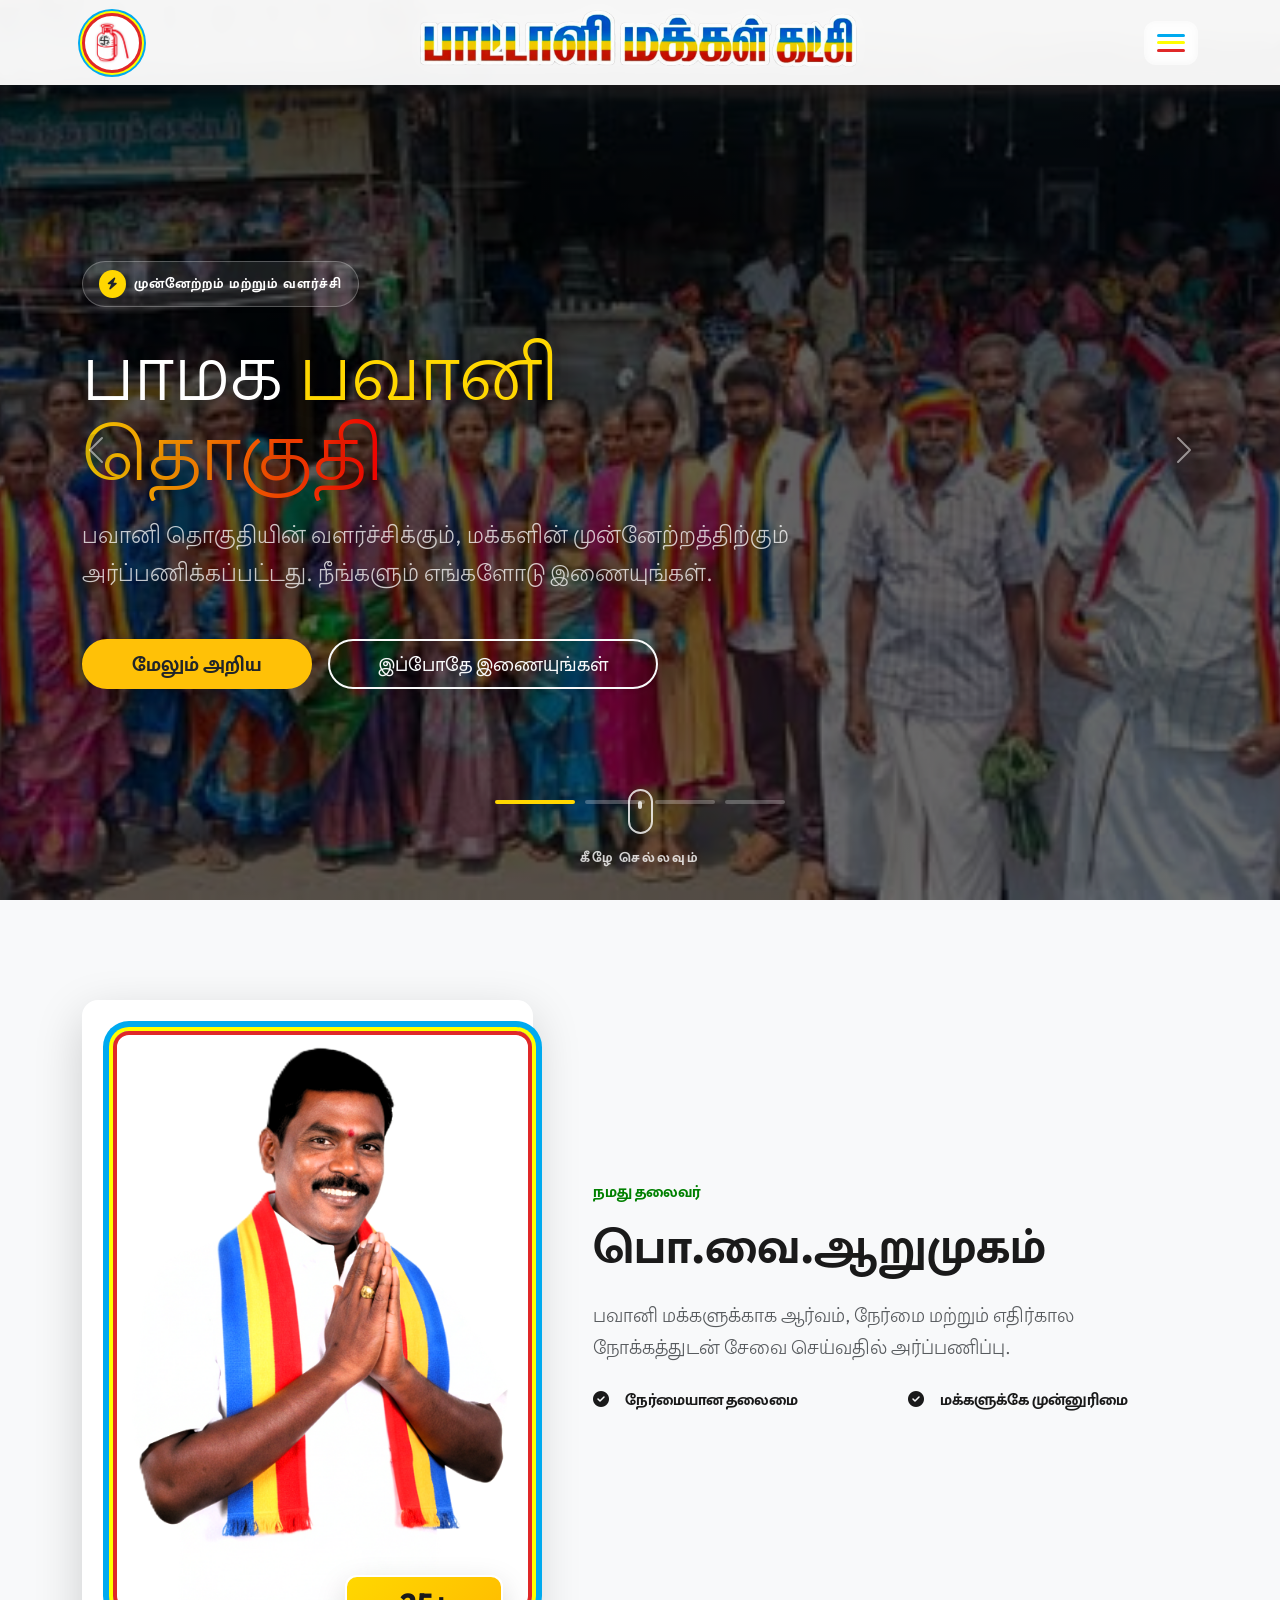
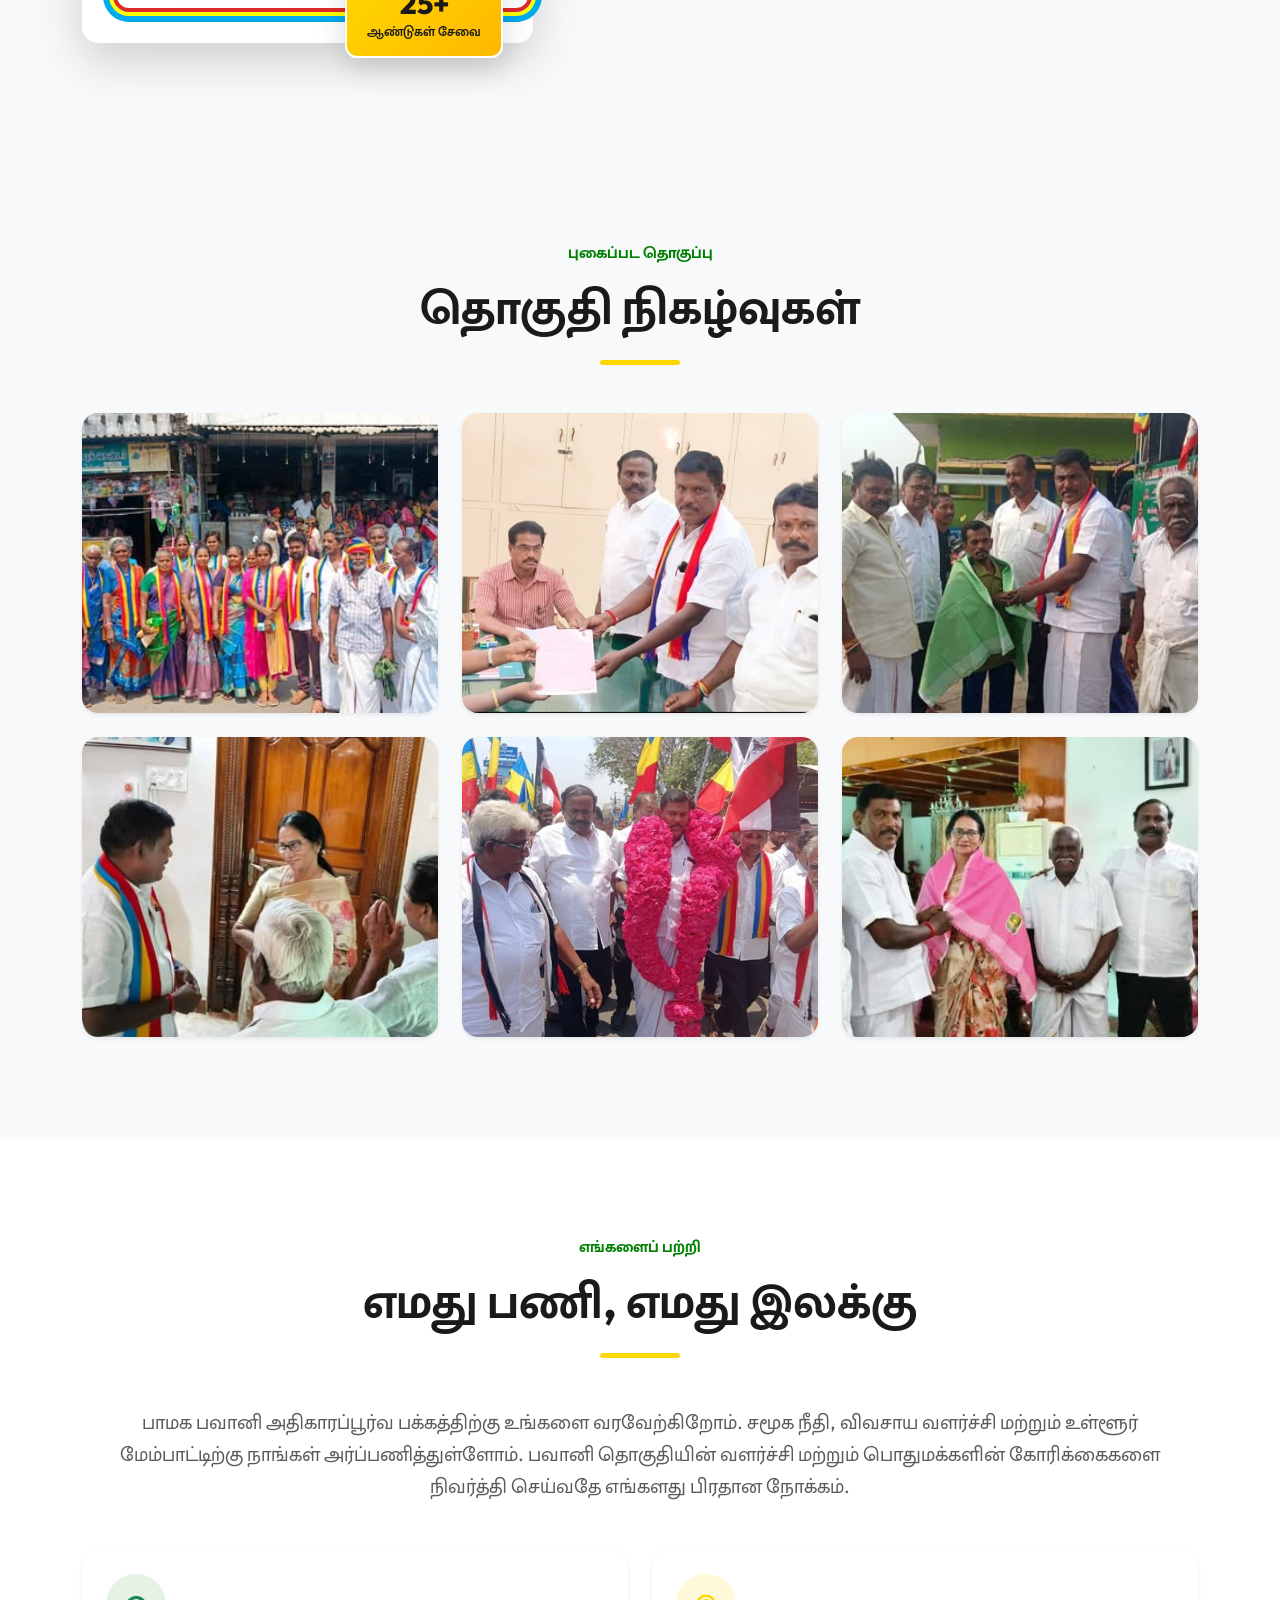
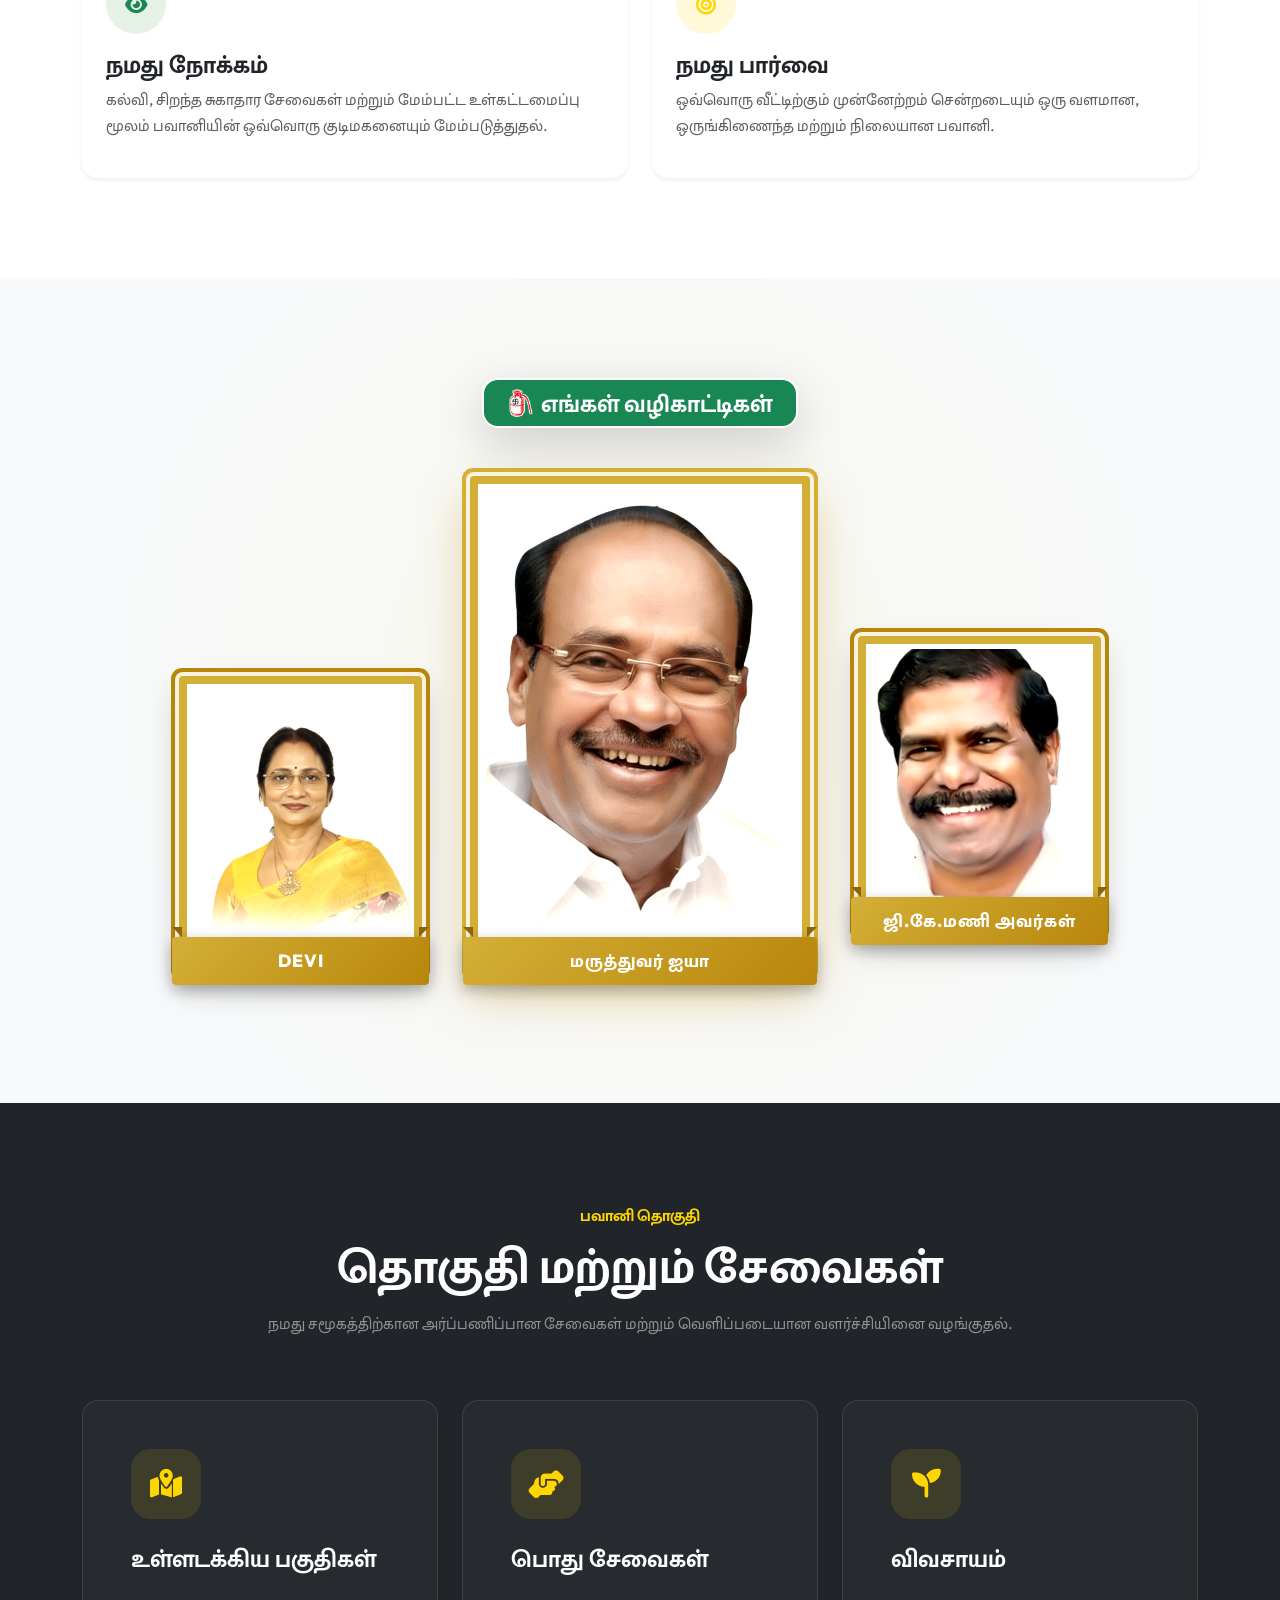
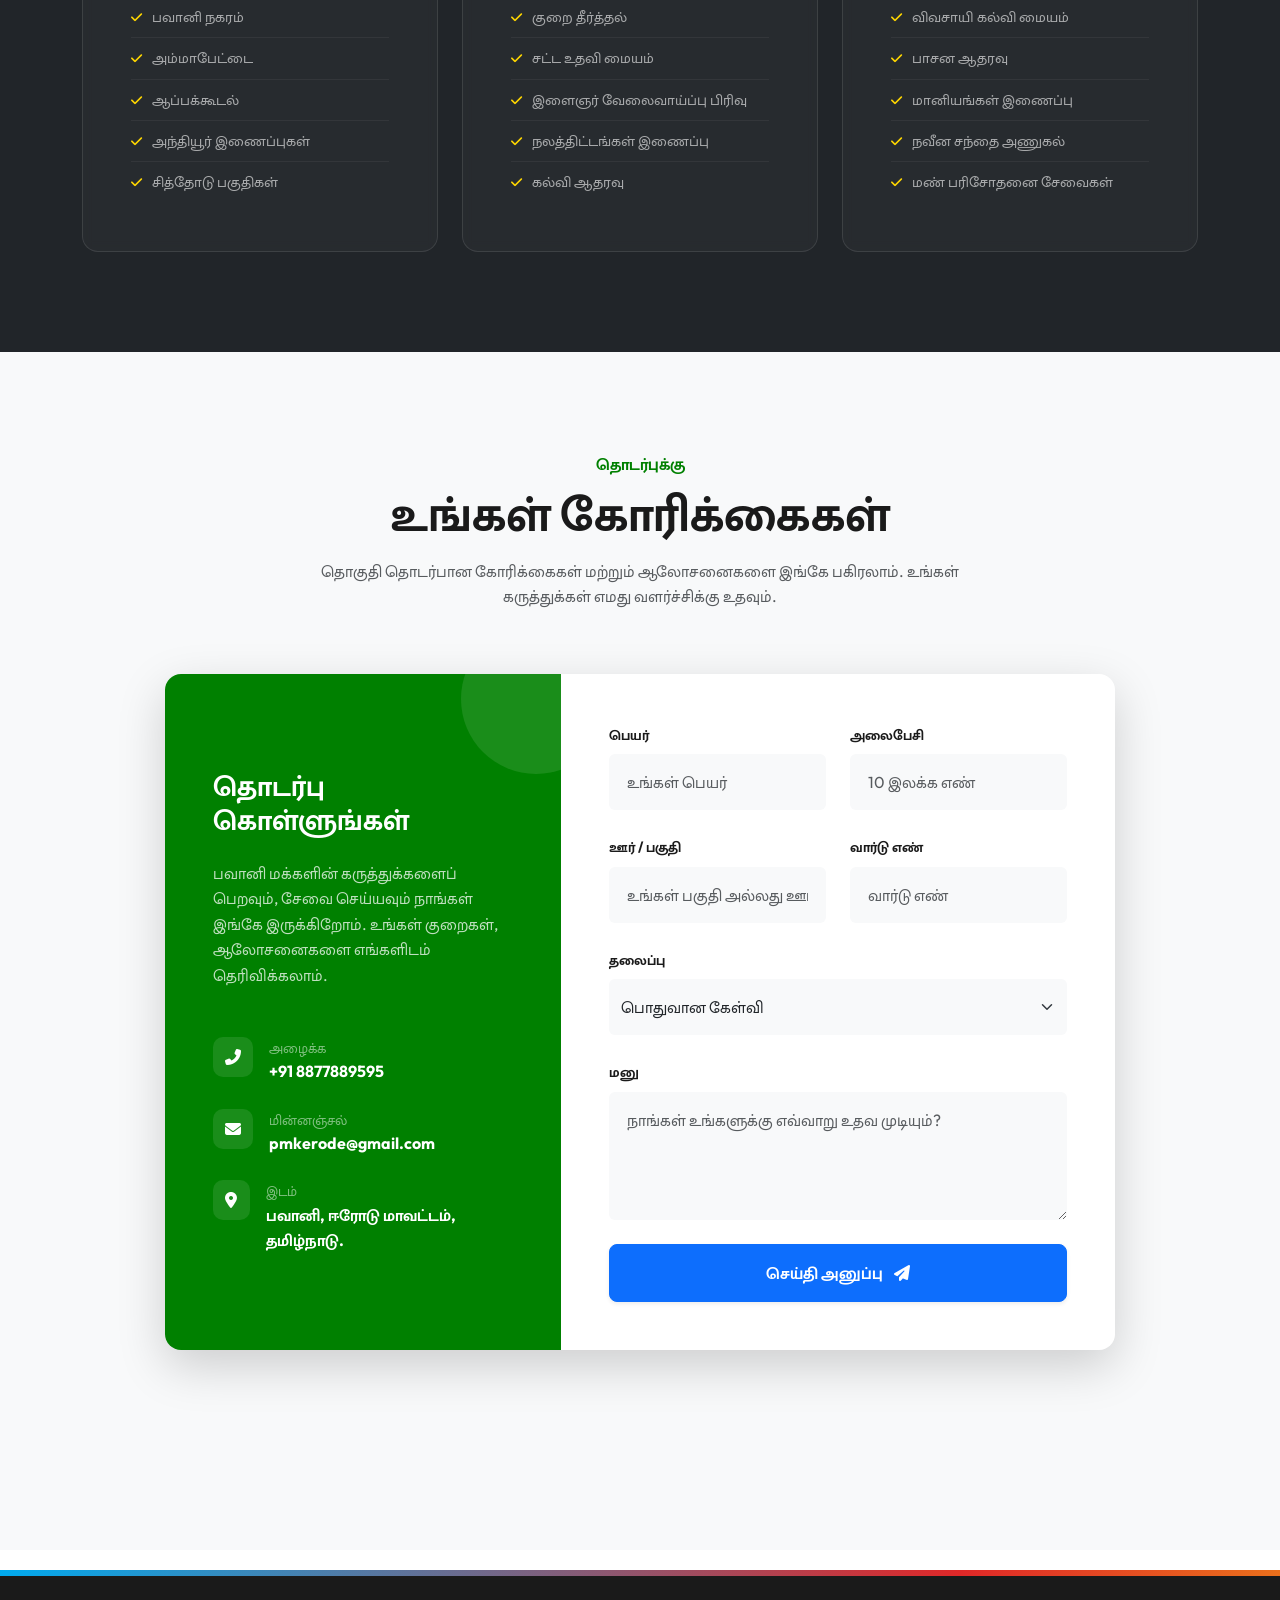
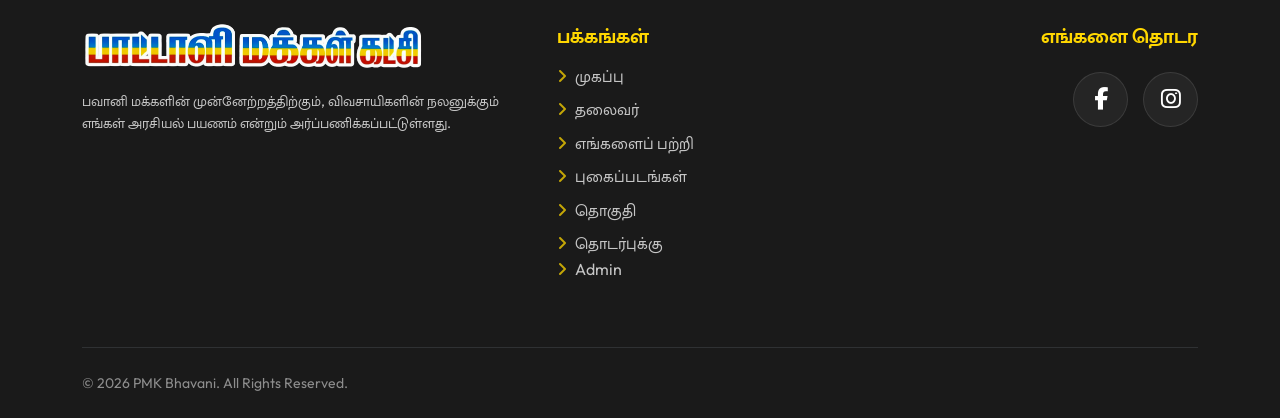
==== commit f37bec7a: "first commit" ====
--- a/index.html
+++ b/index.html
@@ -84,10 +84,35 @@
                 <button type="button" data-bs-target="#heroCarousel" data-bs-slide-to="0" class="active"></button>
                 <button type="button" data-bs-target="#heroCarousel" data-bs-slide-to="1"></button>
                 <button type="button" data-bs-target="#heroCarousel" data-bs-slide-to="2"></button>
+                <button type="button" data-bs-target="#heroCarousel" data-bs-slide-to="3"></button>
             </div>
 
             <!-- Carousel Items -->
             <div class="carousel-inner h-100">
+                <div class="carousel-item active h-100">
+                    <div class="carousel-img h-100" style="background-image: linear-gradient(rgba(0,0,0,0.5), rgba(0,0,0,0.4)), url('./Images/head1 (1).png');"></div>
+                    <div class="carousel-caption d-flex flex-column justify-content-center h-100 text-center text-lg-start">
+                        <div class="container">
+                            <div class="row">
+                                <div class="col-lg-10 col-xl-8" data-aos="zoom-out-up">
+                                    <div class="hero-card text-center text-lg-start">
+                                        <div class="d-inline-flex align-items-center bg-white bg-opacity-10 backdrop-blur rounded-pill px-3 py-2 mb-4 border border-white border-opacity-25 shadow-sm">
+                                            <span class="badge bg-warning text-dark me-2 rounded-circle px-2 py-2"><i class="fas fa-bolt"></i></span>
+                                            <span class="text-white small fw-bold text-uppercase" style="letter-spacing: 1px;">முன்னேற்றம் மற்றும் வளர்ச்சி</span>
+                                        </div>
+                                        <h1 class="display-1 fw-extrabold mb-4 text-white lh-1">பாமக <span class="text-warning">பவானி</span> <br><span style="background: linear-gradient(to right, #FFD700, #FF0000); -webkit-background-clip: text; background-clip: text; -webkit-text-fill-color: transparent;">தொகுதி</span></h1>
+                                        <p class="lead mb-5 text-white opacity-75 fs-4 fw-light">மருத்துவர் ஐயா. </p>
+                                        <!-- <div class="d-flex flex-wrap gap-3 justify-content-center justify-content-lg-start">
+                                            <a href="#about" class="btn btn-warning btn-lg rounded-pill px-5 text-dark fw-bold shadow-lg border-2 border-warning hvr-grow">மேலும் அறிய</a>
+                                            <a href="membership.html" class="btn btn-outline-light btn-lg rounded-pill px-5 shadow-sm border-2 hvr-grow">இப்போதே இணையுங்கள்</a>
+                                        </div> -->
+                                    </div>
+                                </div>
+                            </div>
+                        </div>
+                    </div>
+                </div>
+                <!-- 1 -->
                 <div class="carousel-item active h-100">
                     <div class="carousel-img h-100" style="background-image: linear-gradient(rgba(0,0,0,0.5), rgba(0,0,0,0.4)), url('Images/5.jpg');"></div>
                     <div class="carousel-caption d-flex flex-column justify-content-center h-100 text-center text-lg-start">
@@ -462,23 +487,23 @@
                                 <div class="row g-4">
                                     <div class="col-md-6">
                                         <label class="form-label fw-bold small text-uppercase">பெயர்</label>
-                                        <input type="text" class="form-control bg-light border-0 py-3" id="userName" placeholder="உங்கள் பெயர்" required>
+                                        <input type="text" class="form-control bg-light border-0 py-3" id="name" placeholder="உங்கள் பெயர்" required>
                                     </div>
                                     <div class="col-md-6">
                                         <label class="form-label fw-bold small text-uppercase">அலைபேசி</label>
-                                        <input type="tel" class="form-control bg-light border-0 py-3" id="userPhone" placeholder="10 இலக்க எண்" required pattern="[0-9]{10}">
+                                        <input type="tel" class="form-control bg-light border-0 py-3" id="phone" placeholder="10 இலக்க எண்" required pattern="[0-9]{10}">
                                     </div>
                                     <div class="col-md-6">
                                         <label class="form-label fw-bold small text-uppercase">ஊர் / பகுதி</label>
-                                        <input type="text" class="form-control bg-light border-0 py-3" id="userArea" placeholder="உங்கள் பகுதி அல்லது ஊரின் பெயர்" required>
+                                        <input type="text" class="form-control bg-light border-0 py-3" id="area" placeholder="உங்கள் பகுதி அல்லது ஊரின் பெயர்" required>
                                     </div>
                                     <div class="col-md-6">
                                         <label class="form-label fw-bold small text-uppercase">வார்டு எண்</label>
-                                        <input type="number" class="form-control bg-light border-0 py-3" id="userWard" placeholder="வார்டு எண்" required>
+                                        <input type="number" class="form-control bg-light border-0 py-3" id="ward" placeholder="வார்டு எண்" required>
                                     </div>
                                     <div class="col-12">
                                         <label class="form-label fw-bold small text-uppercase">தலைப்பு</label>
-                                        <select id="userSubject" class="form-select bg-light border-0 py-3">
+                                        <select id="subject" class="form-select bg-light border-0 py-3">
                                             <option selected>பொதுவான கேள்வி</option>
                                             <option>விவசாய பிரச்சனை</option>
                                             <option>உள்கட்டமைப்பு கோரிக்கை</option>
@@ -487,7 +512,7 @@
                                     </div>
                                     <div class="col-12">
                                         <label class="form-label fw-bold small text-uppercase">மனு</label>
-                                        <textarea class="form-control bg-light border-0 py-3" id="userMessage" rows="4" placeholder="நாங்கள் உங்களுக்கு எவ்வாறு உதவ முடியும்?" required></textarea>
+                                        <textarea class="form-control bg-light border-0 py-3" id="message" rows="4" placeholder="நாங்கள் உங்களுக்கு எவ்வாறு உதவ முடியும்?" required></textarea>
                                     </div>
                                     <div class="col-12">
                                         <button type="submit" class="btn btn-primary w-100 py-3 rounded-3 fw-bold shadow-sm hvr-grow">
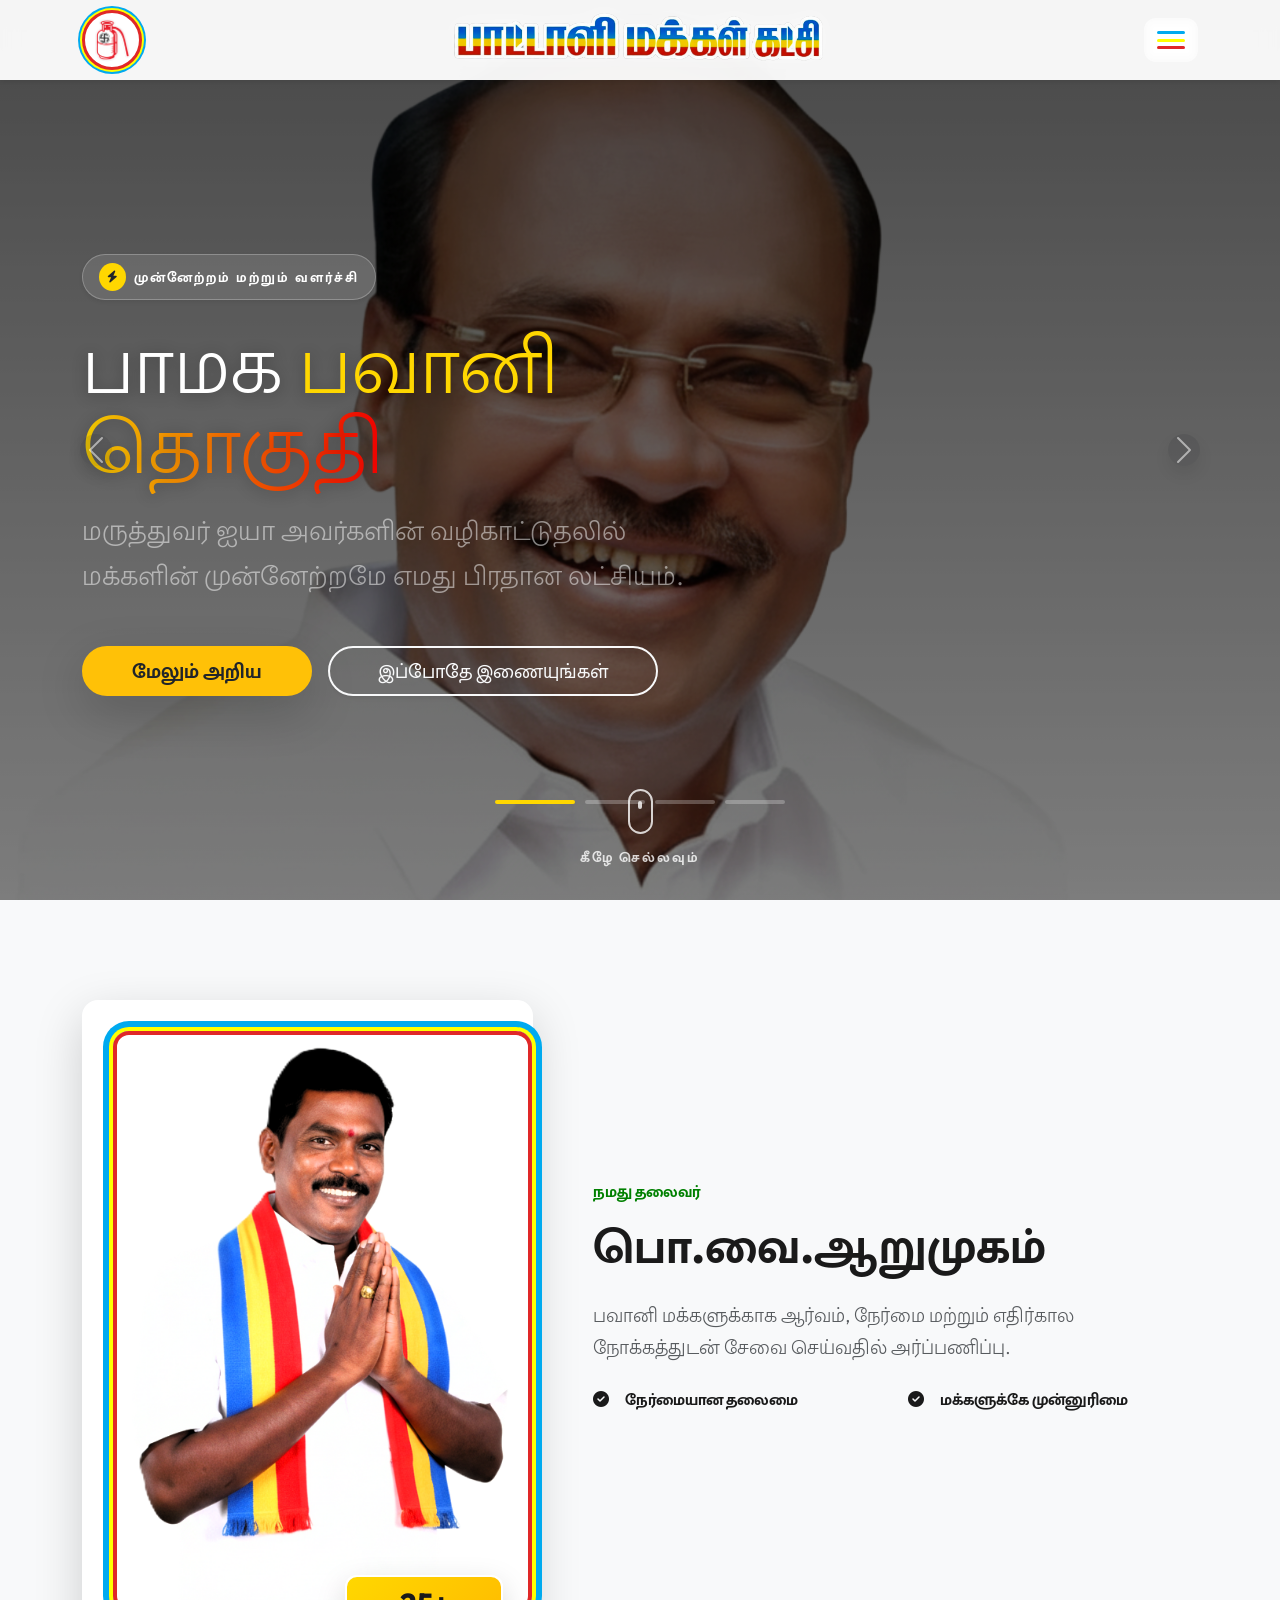
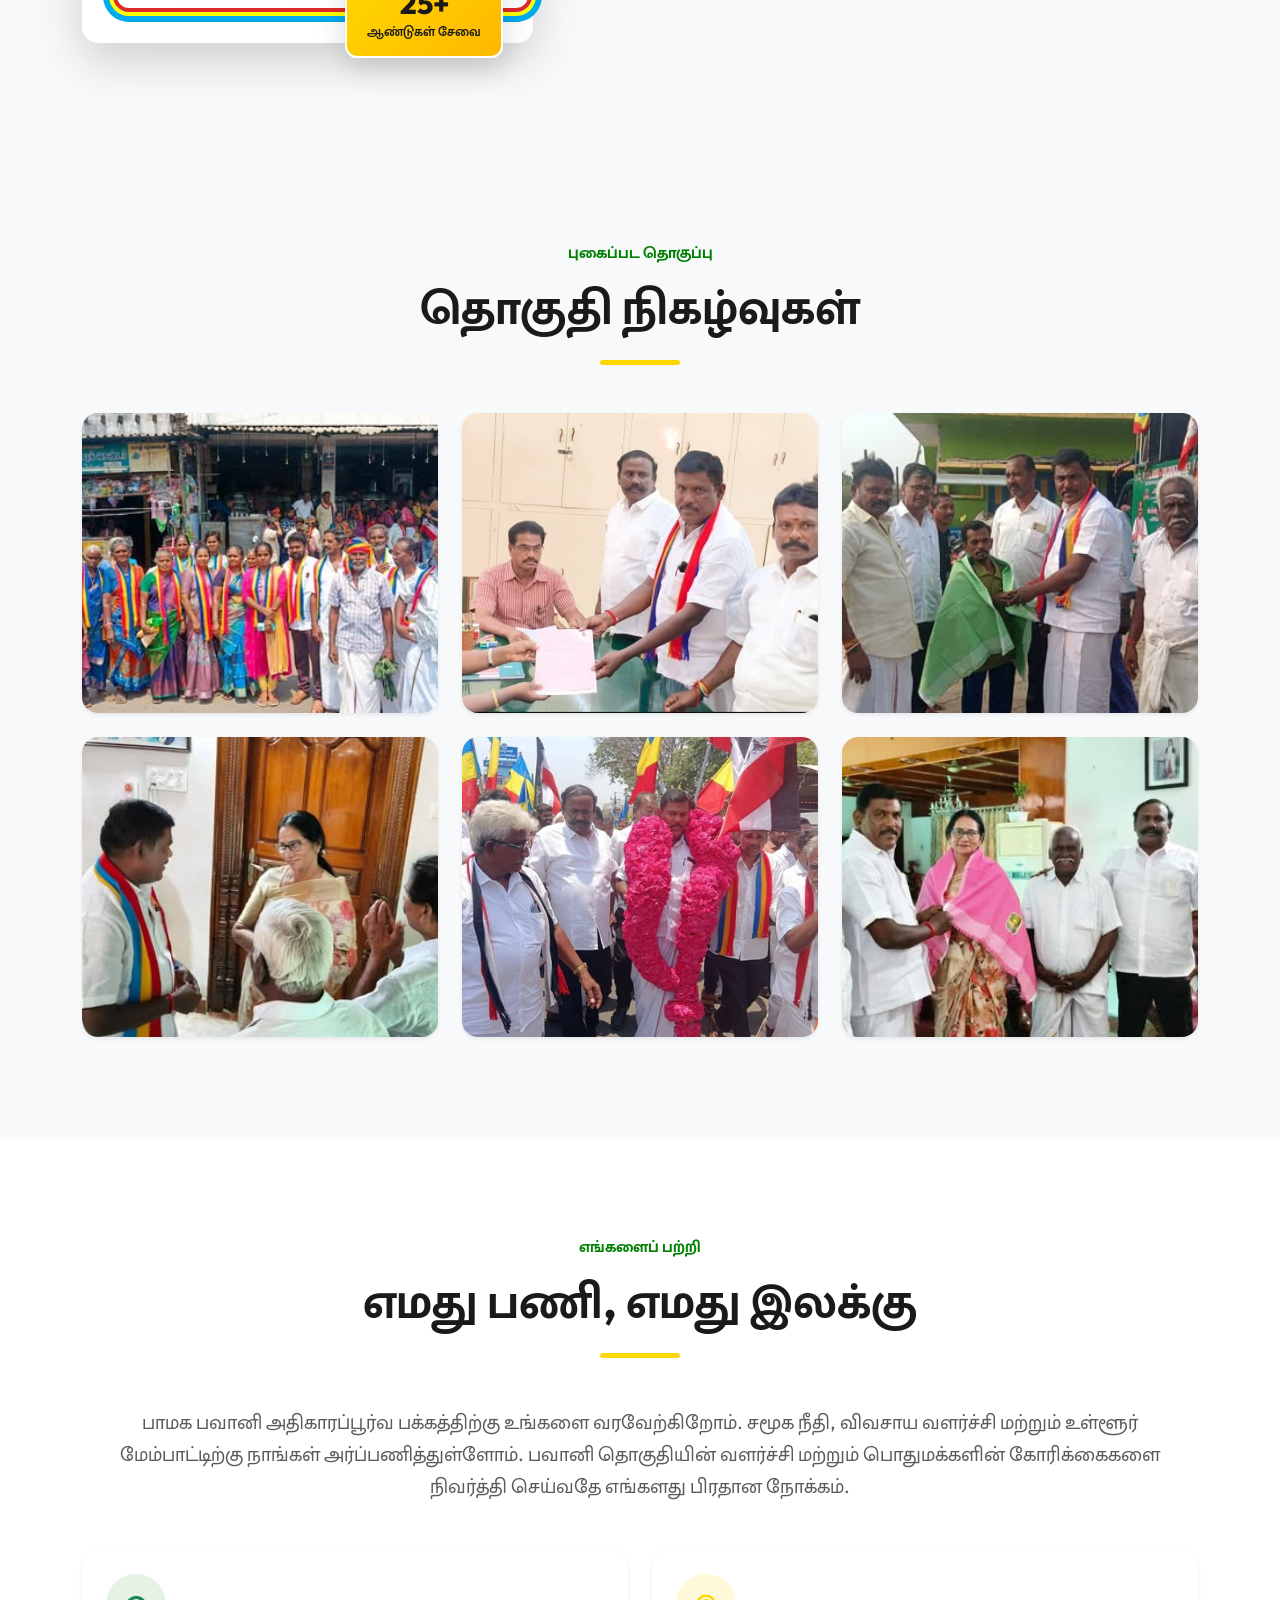
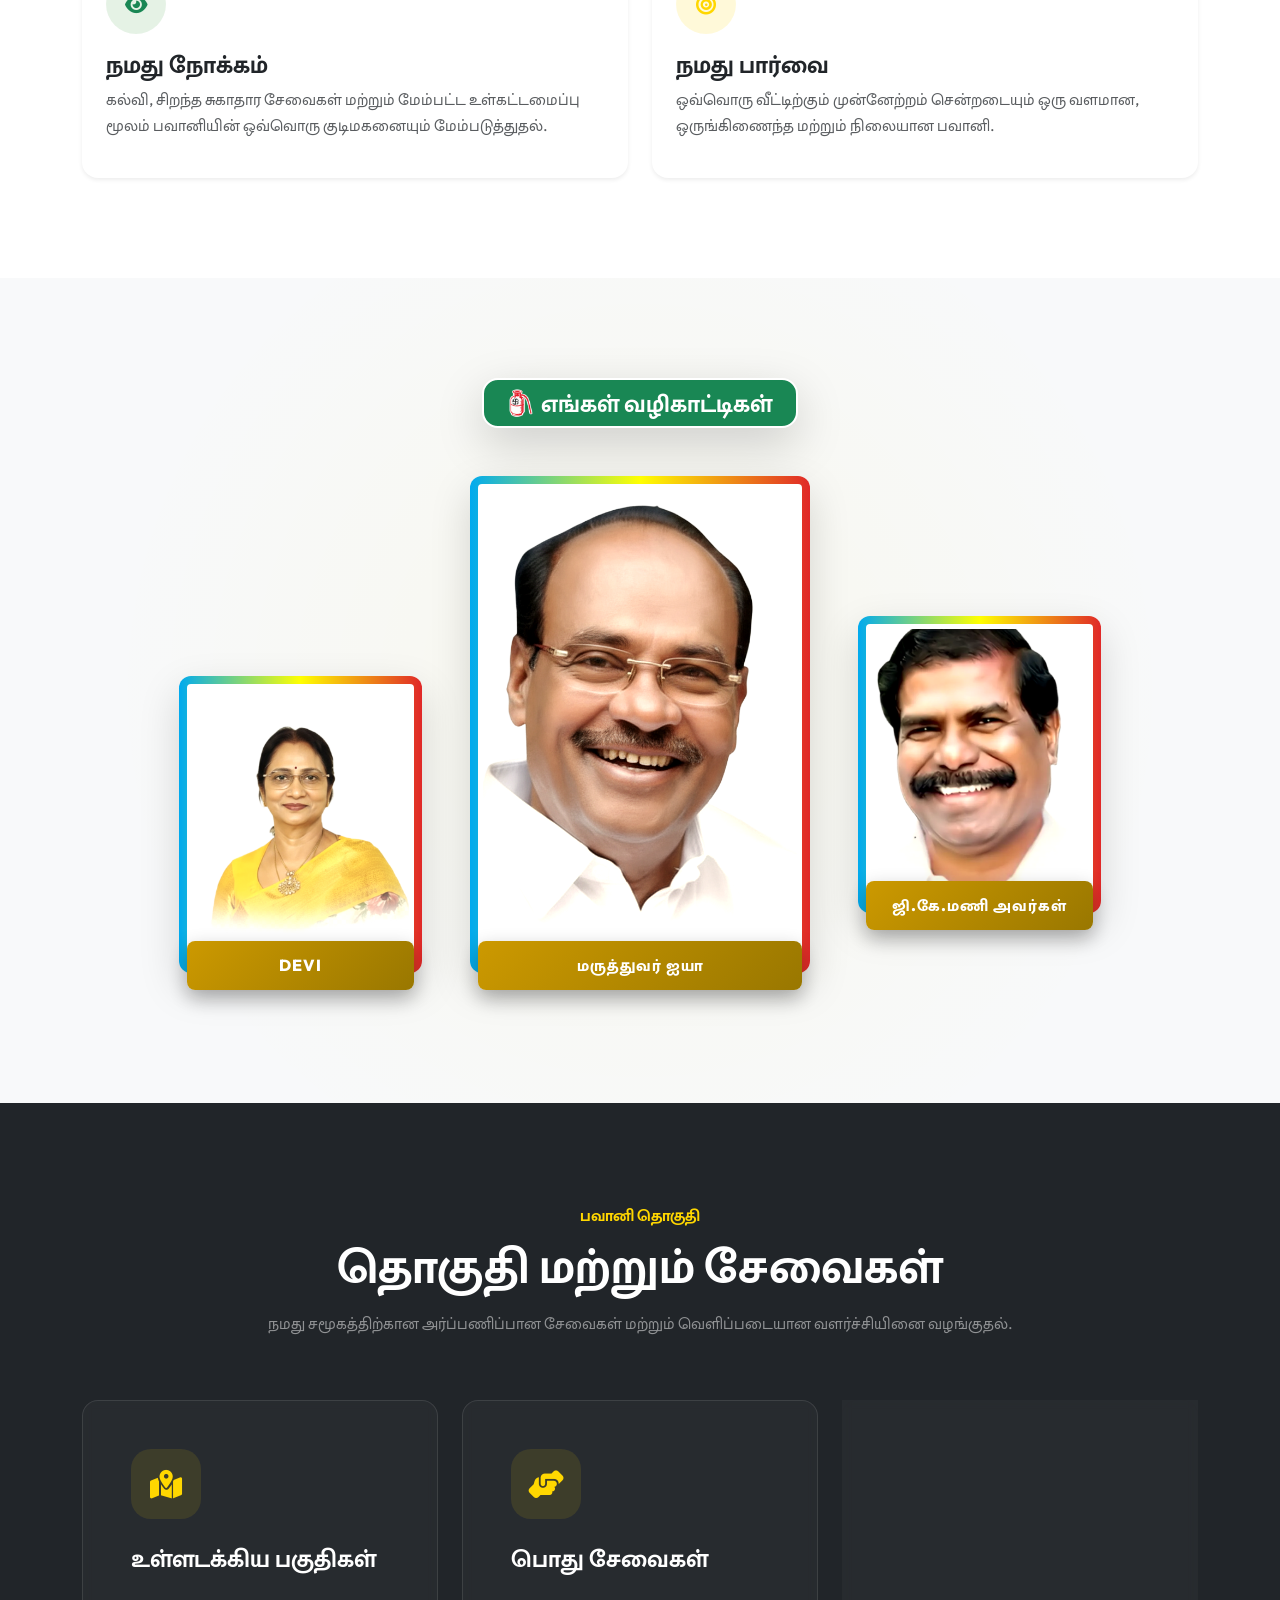
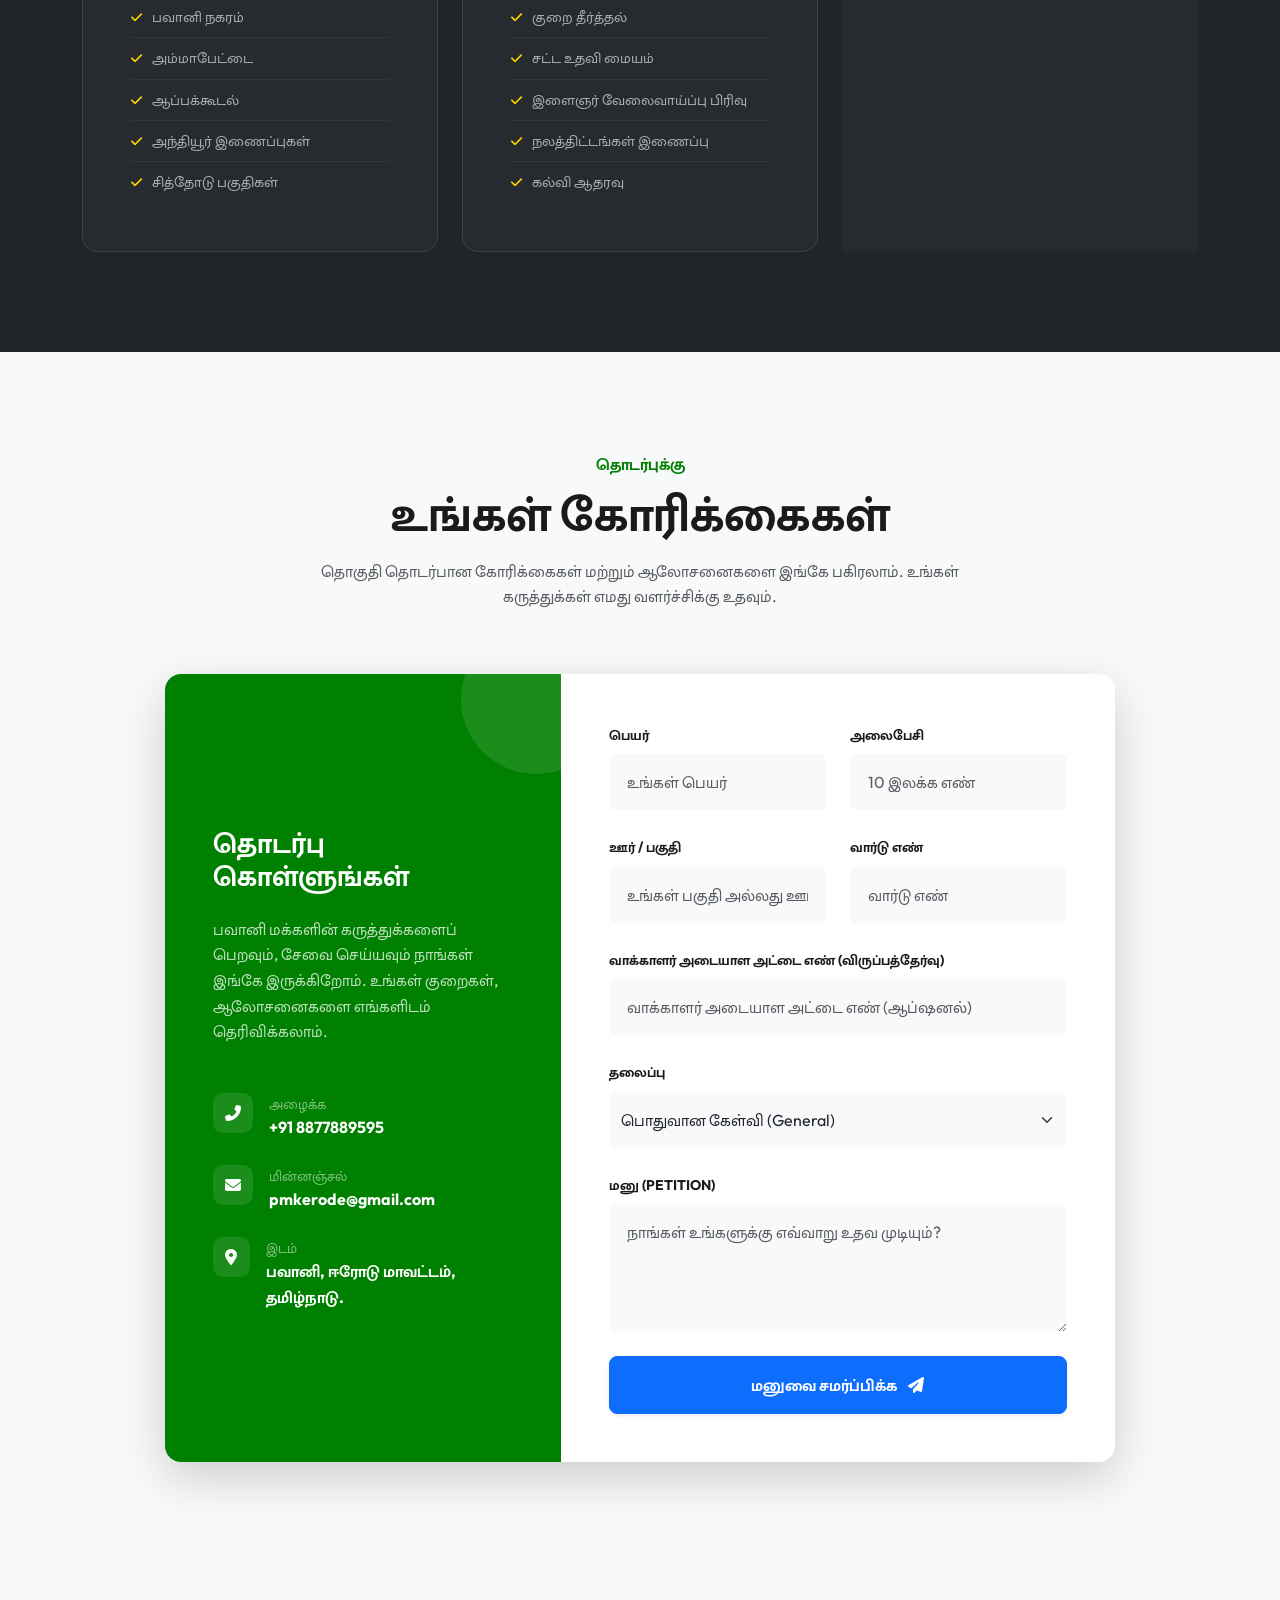
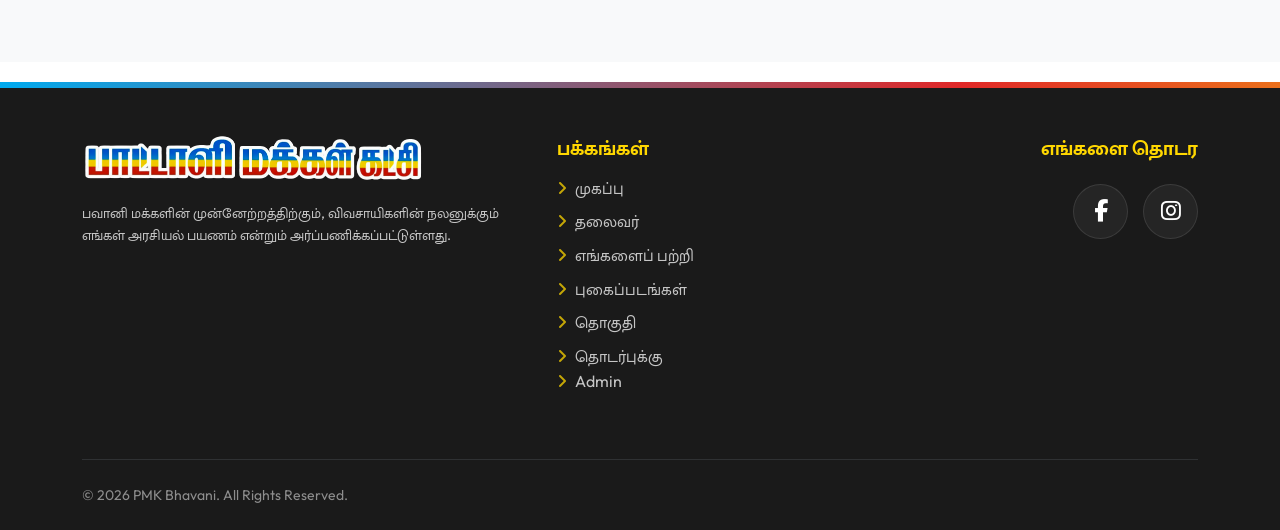
==== commit 23c89258: "first commit" ====
--- a/index.html
+++ b/index.html
@@ -90,22 +90,22 @@
             <!-- Carousel Items -->
             <div class="carousel-inner h-100">
                 <div class="carousel-item active h-100">
-                    <div class="carousel-img h-100" style="background-image: linear-gradient(rgba(0,0,0,0.5), rgba(0,0,0,0.4)), url('./Images/head1 (1).png');"></div>
+                    <div class="carousel-img h-100" style="background-image: linear-gradient(rgba(0,0,0,0.6), rgba(0,0,0,0.3)), url('./Images/head1.0.png');"></div>
                     <div class="carousel-caption d-flex flex-column justify-content-center h-100 text-center text-lg-start">
                         <div class="container">
                             <div class="row">
-                                <div class="col-lg-10 col-xl-8" data-aos="zoom-out-up">
+                                <div class="col-lg-10 col-xl-8" data-aos="fade-up" data-aos-delay="200">
                                     <div class="hero-card text-center text-lg-start">
-                                        <div class="d-inline-flex align-items-center bg-white bg-opacity-10 backdrop-blur rounded-pill px-3 py-2 mb-4 border border-white border-opacity-25 shadow-sm">
+                                        <div class="d-inline-flex align-items-center bg-white bg-opacity-10 backdrop-blur rounded-pill px-3 py-2 mb-4 border border-white border-opacity-25 shadow-sm floating-badge">
                                             <span class="badge bg-warning text-dark me-2 rounded-circle px-2 py-2"><i class="fas fa-bolt"></i></span>
-                                            <span class="text-white small fw-bold text-uppercase" style="letter-spacing: 1px;">முன்னேற்றம் மற்றும் வளர்ச்சி</span>
+                                            <span class="text-white small fw-bold text-uppercase" style="letter-spacing: 2px;">முன்னேற்றம் மற்றும் வளர்ச்சி</span>
                                         </div>
                                         <h1 class="display-1 fw-extrabold mb-4 text-white lh-1">பாமக <span class="text-warning">பவானி</span> <br><span style="background: linear-gradient(to right, #FFD700, #FF0000); -webkit-background-clip: text; background-clip: text; -webkit-text-fill-color: transparent;">தொகுதி</span></h1>
-                                        <p class="lead mb-5 text-white opacity-75 fs-4 fw-light">மருத்துவர் ஐயா. </p>
-                                        <!-- <div class="d-flex flex-wrap gap-3 justify-content-center justify-content-lg-start">
+                                        <p class="lead mb-5 text-white-50 fs-3 fw-light">மருத்துவர் ஐயா அவர்களின் வழிகாட்டுதலில் <br>மக்களின் முன்னேற்றமே எமது பிரதான லட்சியம்.</p>
+                                        <div class="d-flex flex-wrap gap-3 justify-content-center justify-content-lg-start">
                                             <a href="#about" class="btn btn-warning btn-lg rounded-pill px-5 text-dark fw-bold shadow-lg border-2 border-warning hvr-grow">மேலும் அறிய</a>
                                             <a href="membership.html" class="btn btn-outline-light btn-lg rounded-pill px-5 shadow-sm border-2 hvr-grow">இப்போதே இணையுங்கள்</a>
-                                        </div> -->
+                                        </div>
                                     </div>
                                 </div>
                             </div>
@@ -113,7 +113,7 @@
                     </div>
                 </div>
                 <!-- 1 -->
-                <div class="carousel-item active h-100">
+                <div class="carousel-item h-100">
                     <div class="carousel-img h-100" style="background-image: linear-gradient(rgba(0,0,0,0.5), rgba(0,0,0,0.4)), url('Images/5.jpg');"></div>
                     <div class="carousel-caption d-flex flex-column justify-content-center h-100 text-center text-lg-start">
                         <div class="container">
@@ -499,30 +499,39 @@
                                     </div>
                                     <div class="col-md-6">
                                         <label class="form-label fw-bold small text-uppercase">வார்டு எண்</label>
-                                        <input type="number" class="form-control bg-light border-0 py-3" id="ward" placeholder="வார்டு எண்" required>
+                                        <input type="text" class="form-control bg-light border-0 py-3" id="ward" placeholder="வார்டு எண்" required>
+                                    </div>
+                                    <div class="col-12">
+                                        <label class="form-label fw-bold small text-uppercase">வாக்காளர் அடையாள அட்டை எண் (விருப்பத்தேர்வு)</label>
+                                        <input type="text" class="form-control bg-light border-0 py-3" id="voterId" placeholder="வாக்காளர் அடையாள அட்டை எண் (ஆப்ஷனல்)">
                                     </div>
                                     <div class="col-12">
                                         <label class="form-label fw-bold small text-uppercase">தலைப்பு</label>
                                         <select id="subject" class="form-select bg-light border-0 py-3">
-                                            <option selected>பொதுவான கேள்வி</option>
-                                            <option>விவசாய பிரச்சனை</option>
-                                            <option>உள்கட்டமைப்பு கோரிக்கை</option>
-                                            <option>கல்வி கோரிக்கை</option>
+                                            <option selected>பொதுவான கேள்வி (General)</option>
+                                            <option>விவசாய பிரச்சனை (Agriculture)</option>
+                                            <option>உள்கட்டமைப்பு கோரிக்கை (Infrastructure)</option>
+                                            <option>கல்வி கோரிக்கை (Education)</option>
+                                            <option>மருத்துவ உதவி (Medical)</option>
+                                            <option>முதியோர் உதவித்தொகை (Pension)</option>
+                                            <option>வேலைவாய்ப்பு (Employment)</option>
                                         </select>
                                     </div>
                                     <div class="col-12">
-                                        <label class="form-label fw-bold small text-uppercase">மனு</label>
+                                        <label class="form-label fw-bold small text-uppercase">மனு (Petition)</label>
                                         <textarea class="form-control bg-light border-0 py-3" id="message" rows="4" placeholder="நாங்கள் உங்களுக்கு எவ்வாறு உதவ முடியும்?" required></textarea>
                                     </div>
                                     <div class="col-12">
                                         <button type="submit" class="btn btn-primary w-100 py-3 rounded-3 fw-bold shadow-sm hvr-grow">
-                                            செய்தி அனுப்பு <i class="fas fa-paper-plane ms-2"></i>
+                                            மனுவை சமர்ப்பிக்க <i class="fas fa-paper-plane ms-2"></i>
                                         </button>
                                     </div>
                                 </div>
                             </form>
-                            <div id="successMessage" class="alert alert-success mt-4 d-none">
-                                <i class="fas fa-check-circle me-2"></i> நன்றி! உங்கள் செய்தி வெற்றிகரமாக அனுப்பப்பட்டது.
+                            <div id="successMessage" class="alert alert-success border-0 shadow-lg mt-4 d-none p-4 rounded-4 text-center hvr-float" style="background: linear-gradient(135deg, #dcfce7 0%, #f0fdf4 100%);">
+                                <div class="mb-2"><i class="fas fa-check-circle fa-3x text-success"></i></div>
+                                <h5 class="fw-bold text-success mb-1">நன்றி!</h5>
+                                <p class="mb-0 text-success-emphasis opacity-75">உங்கள் மனு வெற்றிகரமாகப் பெறப்பட்டது. விரைவில் அது கவனத்தில் கொள்ளப்படும்.</p>
                             </div>
                         </div>
                     </div>
--- a/style.css
+++ b/style.css
@@ -147,19 +147,18 @@
 
 .gold-frame {
     position: relative;
-    border: 8px solid #d4af37; /* Base Gold */
+    border: 8px solid transparent;
+    background: linear-gradient(white, white) padding-box,
+                linear-gradient(to right, #00AAEF, #ffff01, #E02828) border-box;
+    border-radius: 12px;
     padding: 5px;
-    background: #fff;
-    box-shadow: 
-        0 0 0 4px #faf3e0, /* Cream gap */
-        0 0 0 8px #b8860b, /* Darker Gold border */
-        0 15px 35px rgba(0,0,0,0.2);
+    box-shadow: 0 15px 40px rgba(0,0,0,0.15);
     transition: all 0.5s cubic-bezier(0.175, 0.885, 0.32, 1.275);
 }
 
 .mentor-card {
-    border-radius: 4px; /* Traditional sharp corner look with slight rounding */
-    margin-bottom: 40px;
+    border-radius: 12px;
+    margin-bottom: 60px; /* Increased bottom margin for ribbons */
 }
 
 .mentor-img-box {
@@ -181,12 +180,11 @@
 }
 
 /* Central Active Leader Card - Natural Sizing */
-.mentor-card.active {
-    z-index: 10;
+.mentor-card.active .gold-frame {
     box-shadow: 
-        0 0 0 4px #faf3e0,
-        0 0 0 8px #d4af37,
-        0 20px 50px rgba(184, 134, 11, 0.4);
+        0 0 0 4px rgba(255,255,255,0.8),
+        0 25px 60px rgba(0, 170, 239, 0.3);
+    transform: scale(1.02);
 }
 
 .mentor-img-box.person-tall {
@@ -202,35 +200,24 @@
 /* Ribbon Name Banner */
 .mentor-name-ribbon {
     position: absolute;
-    bottom: -20px;
-    left: -15px;
-    right: -15px;
-    background: linear-gradient(135deg, #d4af37 0%, #b8860b 100%);
+    bottom: -25px;
+    left: 0;
+    right: 0;
+    background: linear-gradient(135deg, #cc9900 0%, #997700 100%);
     color: #fff;
-    padding: 10px 5px;
+    padding: 12px 5px;
     text-align: center;
     font-weight: 800;
-    font-size: 1.1rem;
-    box-shadow: 0 5px 15px rgba(0,0,0,0.3);
-    border-radius: 4px;
+    font-size: 1rem;
+    box-shadow: 0 8px 20px rgba(0,0,0,0.3);
+    border-radius: 8px;
     z-index: 5;
     text-transform: uppercase;
     letter-spacing: 1px;
 }
 
 /* Ribbon decorative edges */
-.mentor-name-ribbon::before,
-.mentor-name-ribbon::after {
-    content: '';
-    position: absolute;
-    bottom: 100%;
-    border-style: solid;
-    border-width: 0 10px 10px 0;
-    border-color: transparent #8b6508 transparent transparent;
-}
-
-.mentor-name-ribbon::before { left: 0; }
-.mentor-name-ribbon::after { right: 0; transform: scaleX(-1); }
+/* Removed ribbon edges for better alignment */
 
 /* Responsive adjustments */
 @media (max-width: 768px) {
@@ -336,8 +323,11 @@
 }
 
 .pmk-main-logo {
-    height: 65px;
+    height: 55px;
+    width: auto;
     object-fit: contain;
+    display: block;
+    margin: 0 auto;
 }
 
 .menu-trigger {
@@ -827,8 +817,12 @@
 }
 
 .hvr-zoom { transition: var(--transition-smooth); }
+.hvr-grow { transition: var(--transition-smooth); }
 .gallery-item:hover .hvr-zoom {
     transform: scale(1.15) rotate(2deg);
+}
+.hvr-grow:hover {
+    transform: scale(1.05);
 }
 
 .gallery-overlay span {
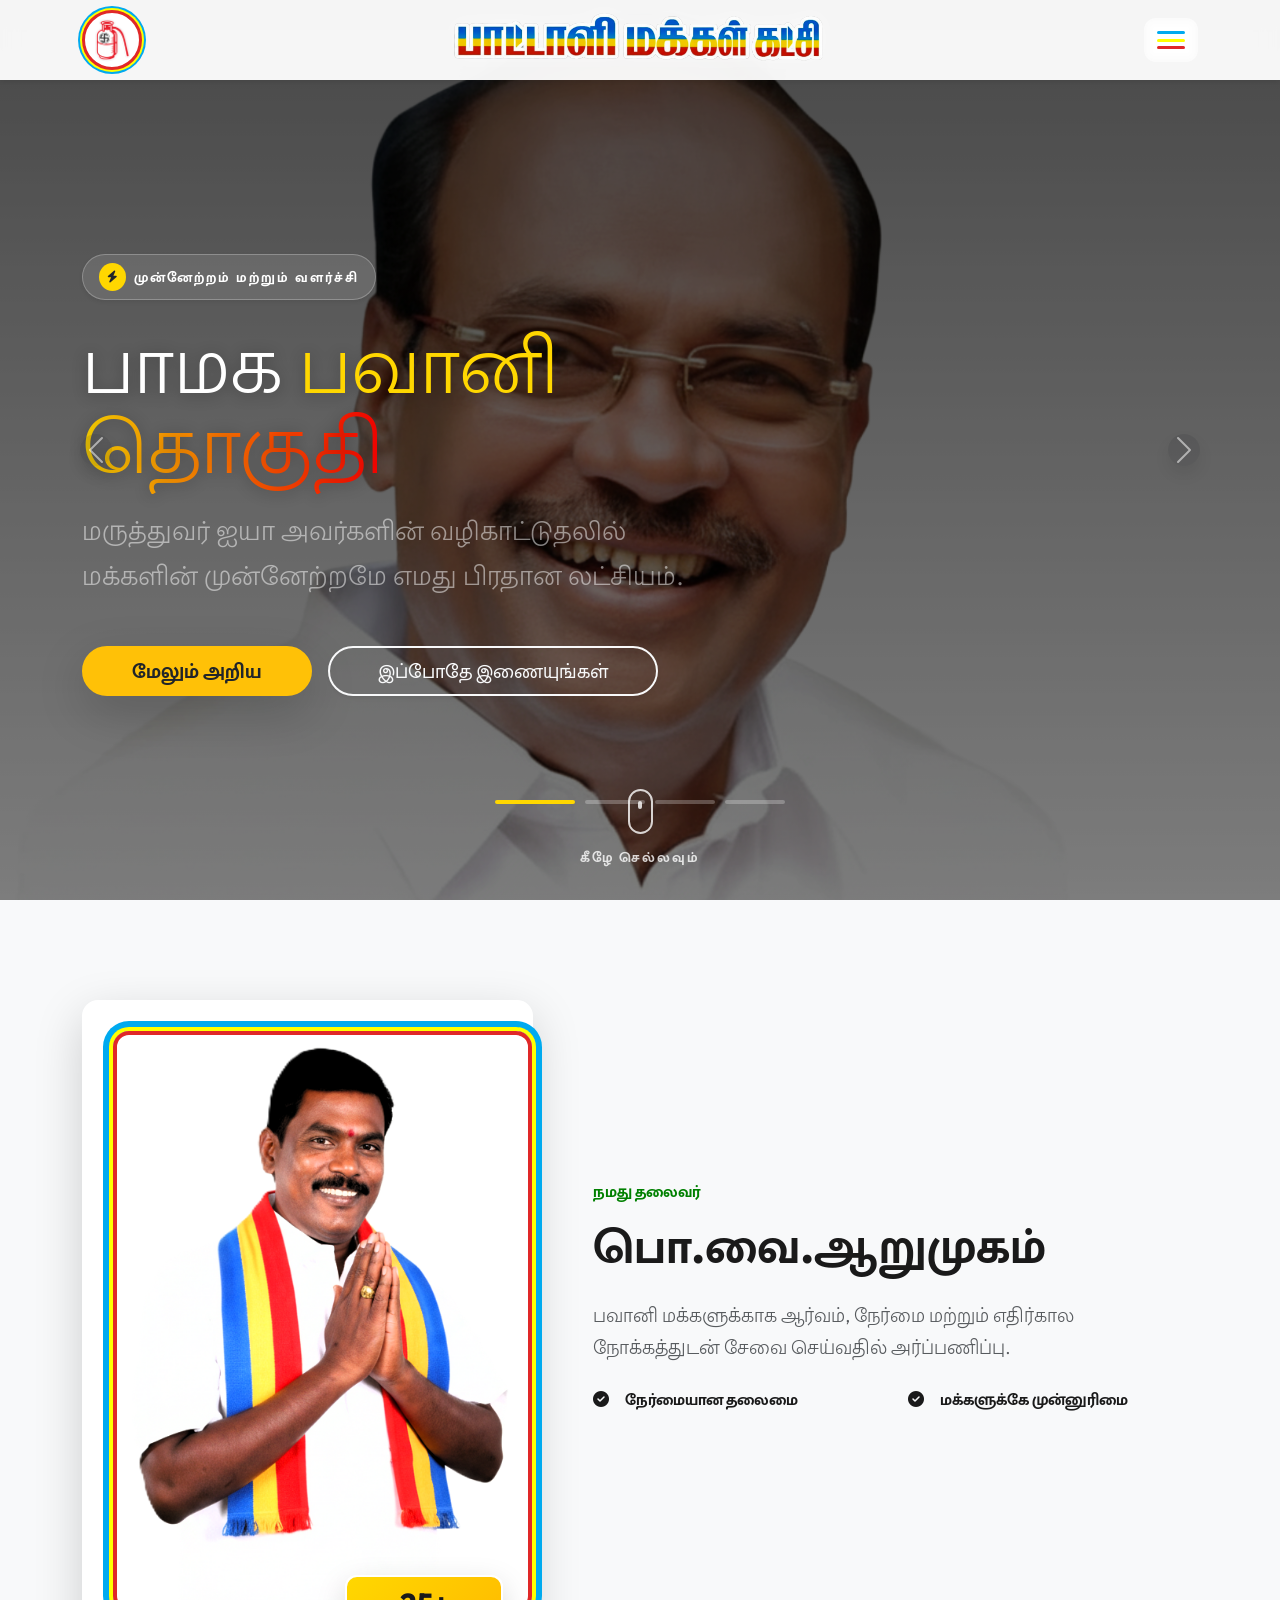
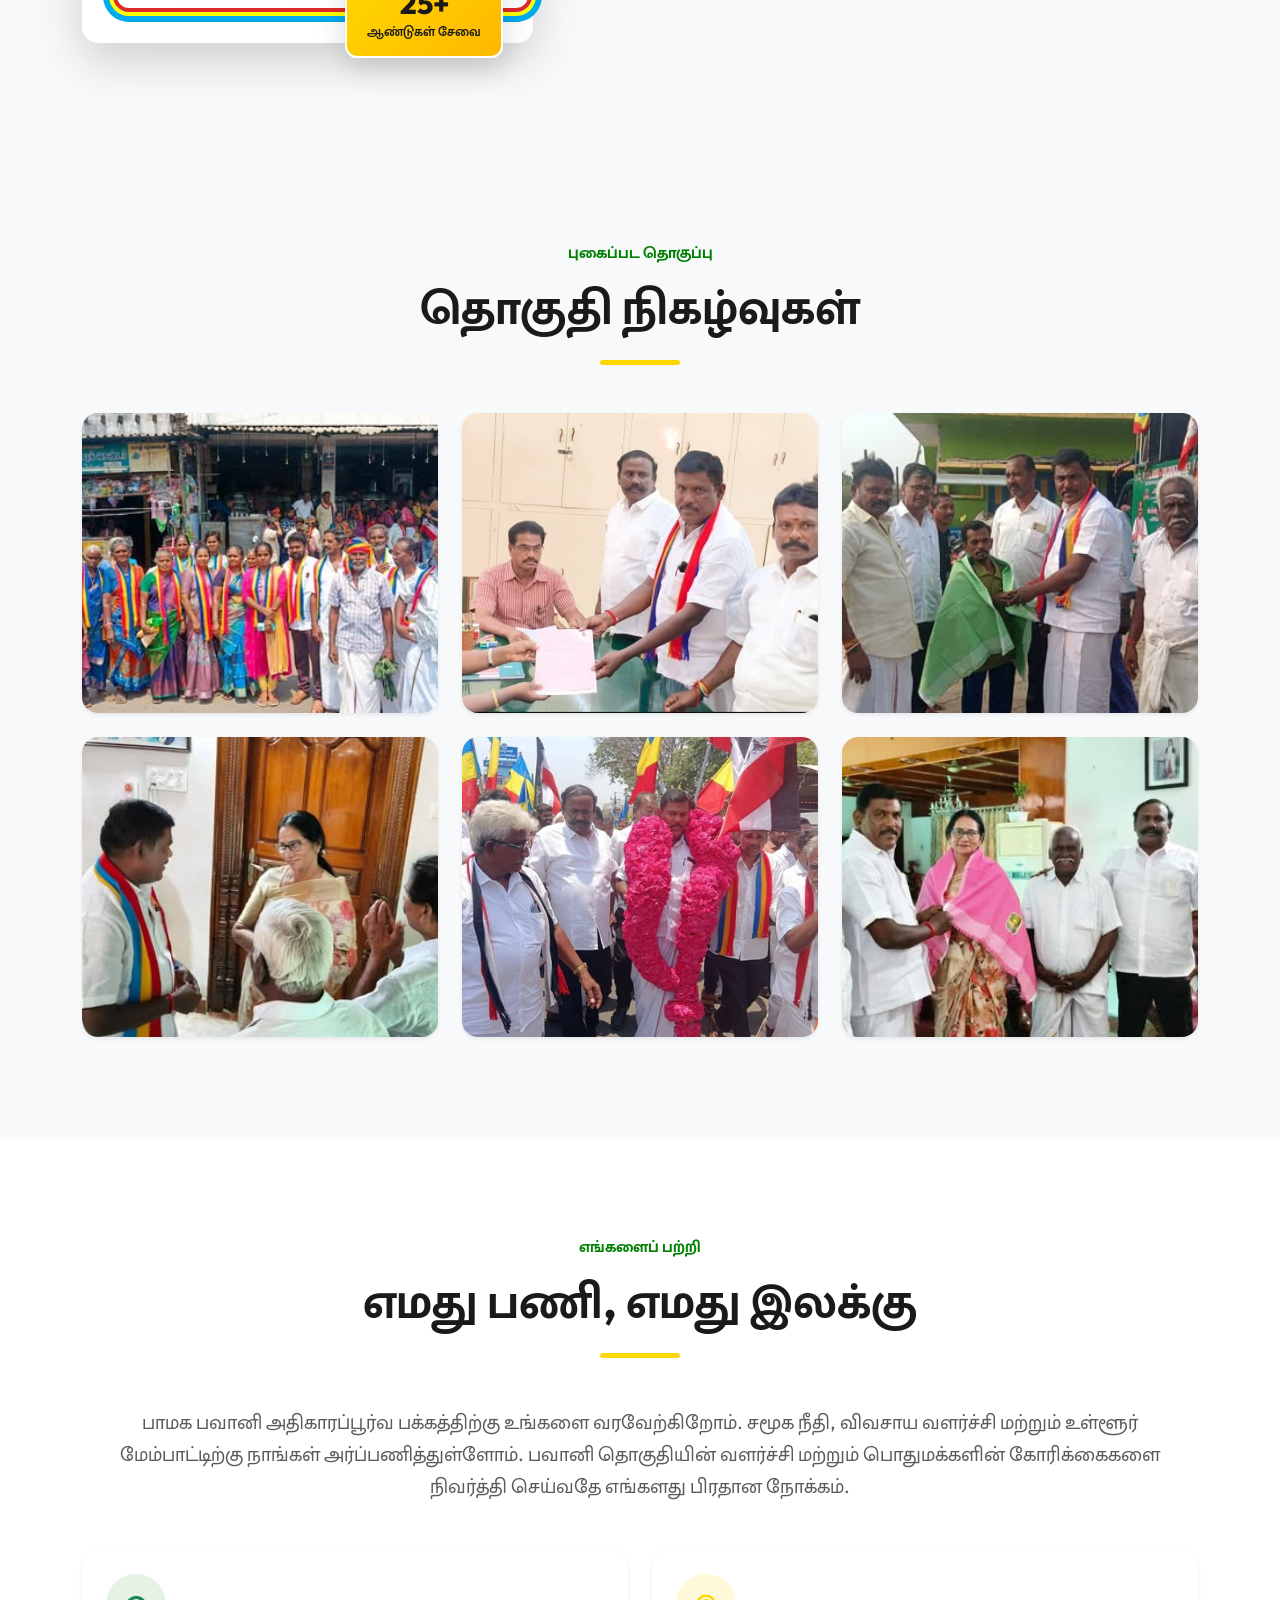
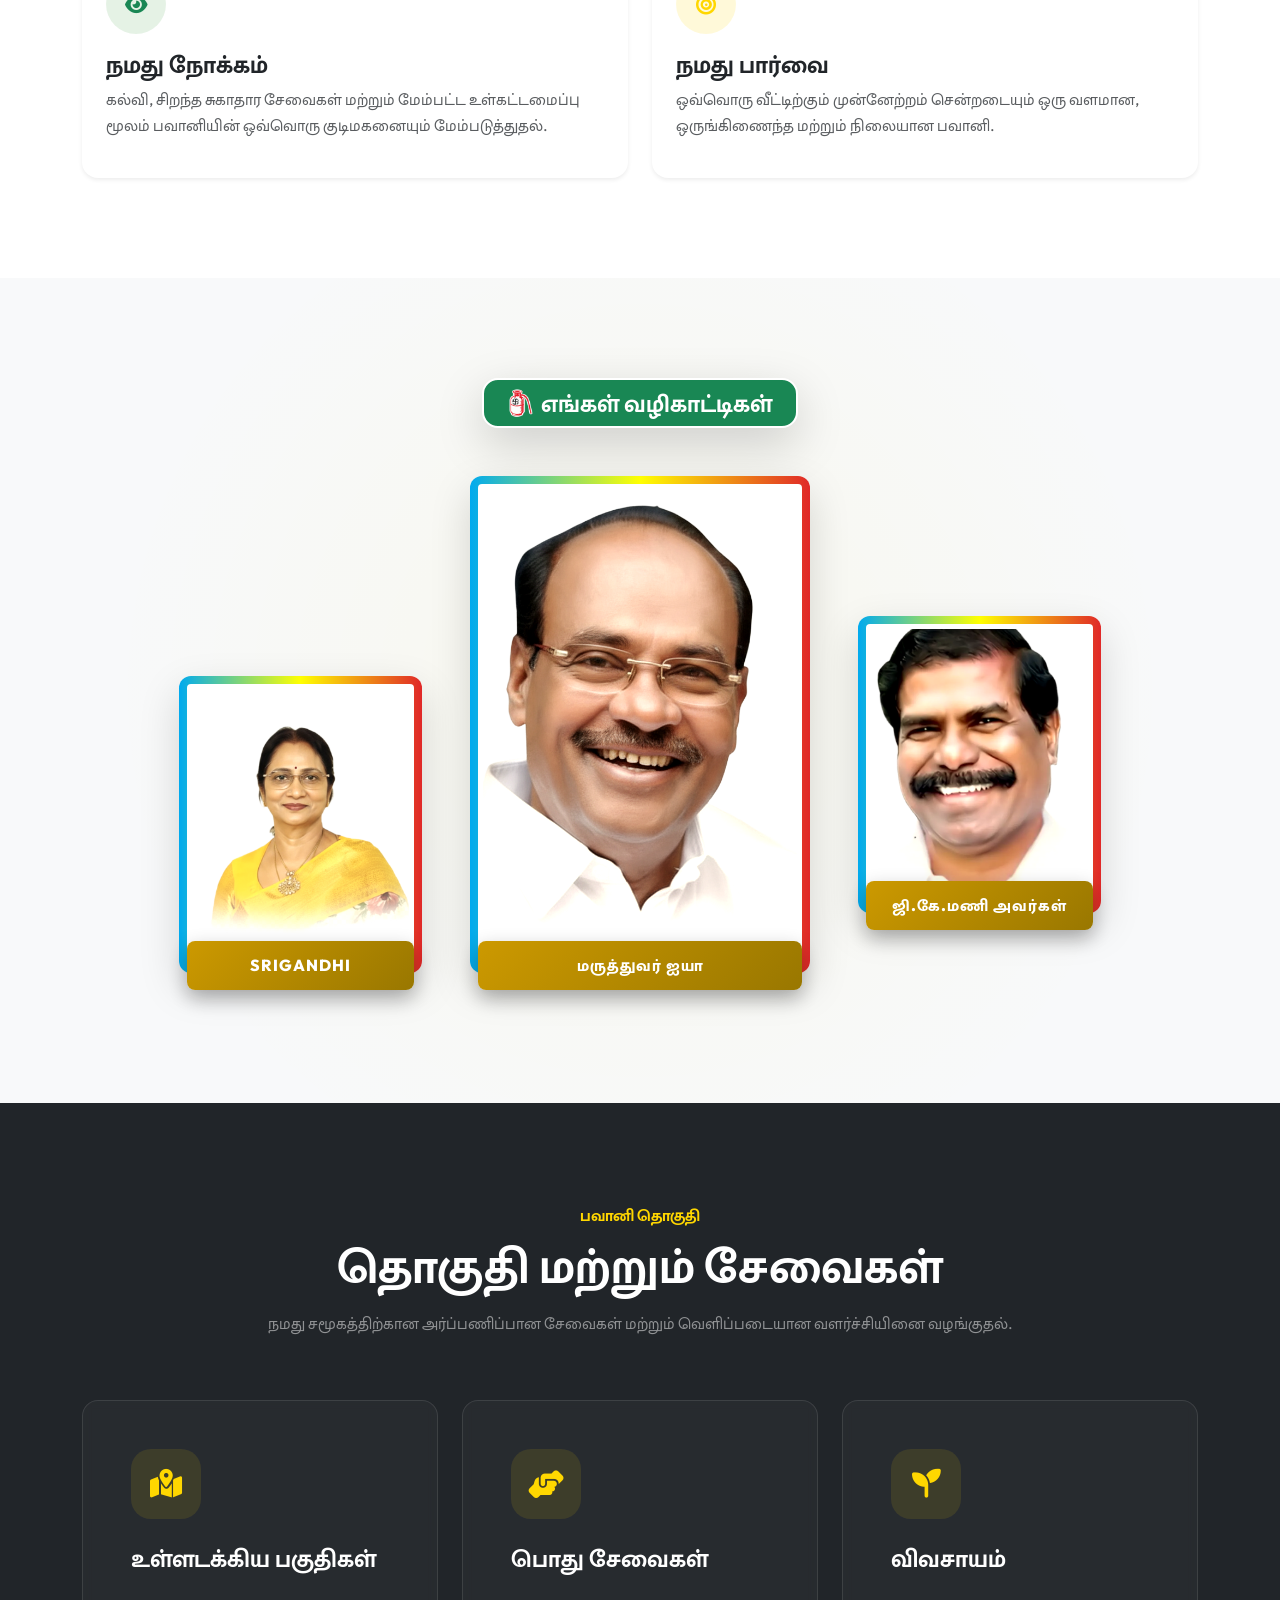
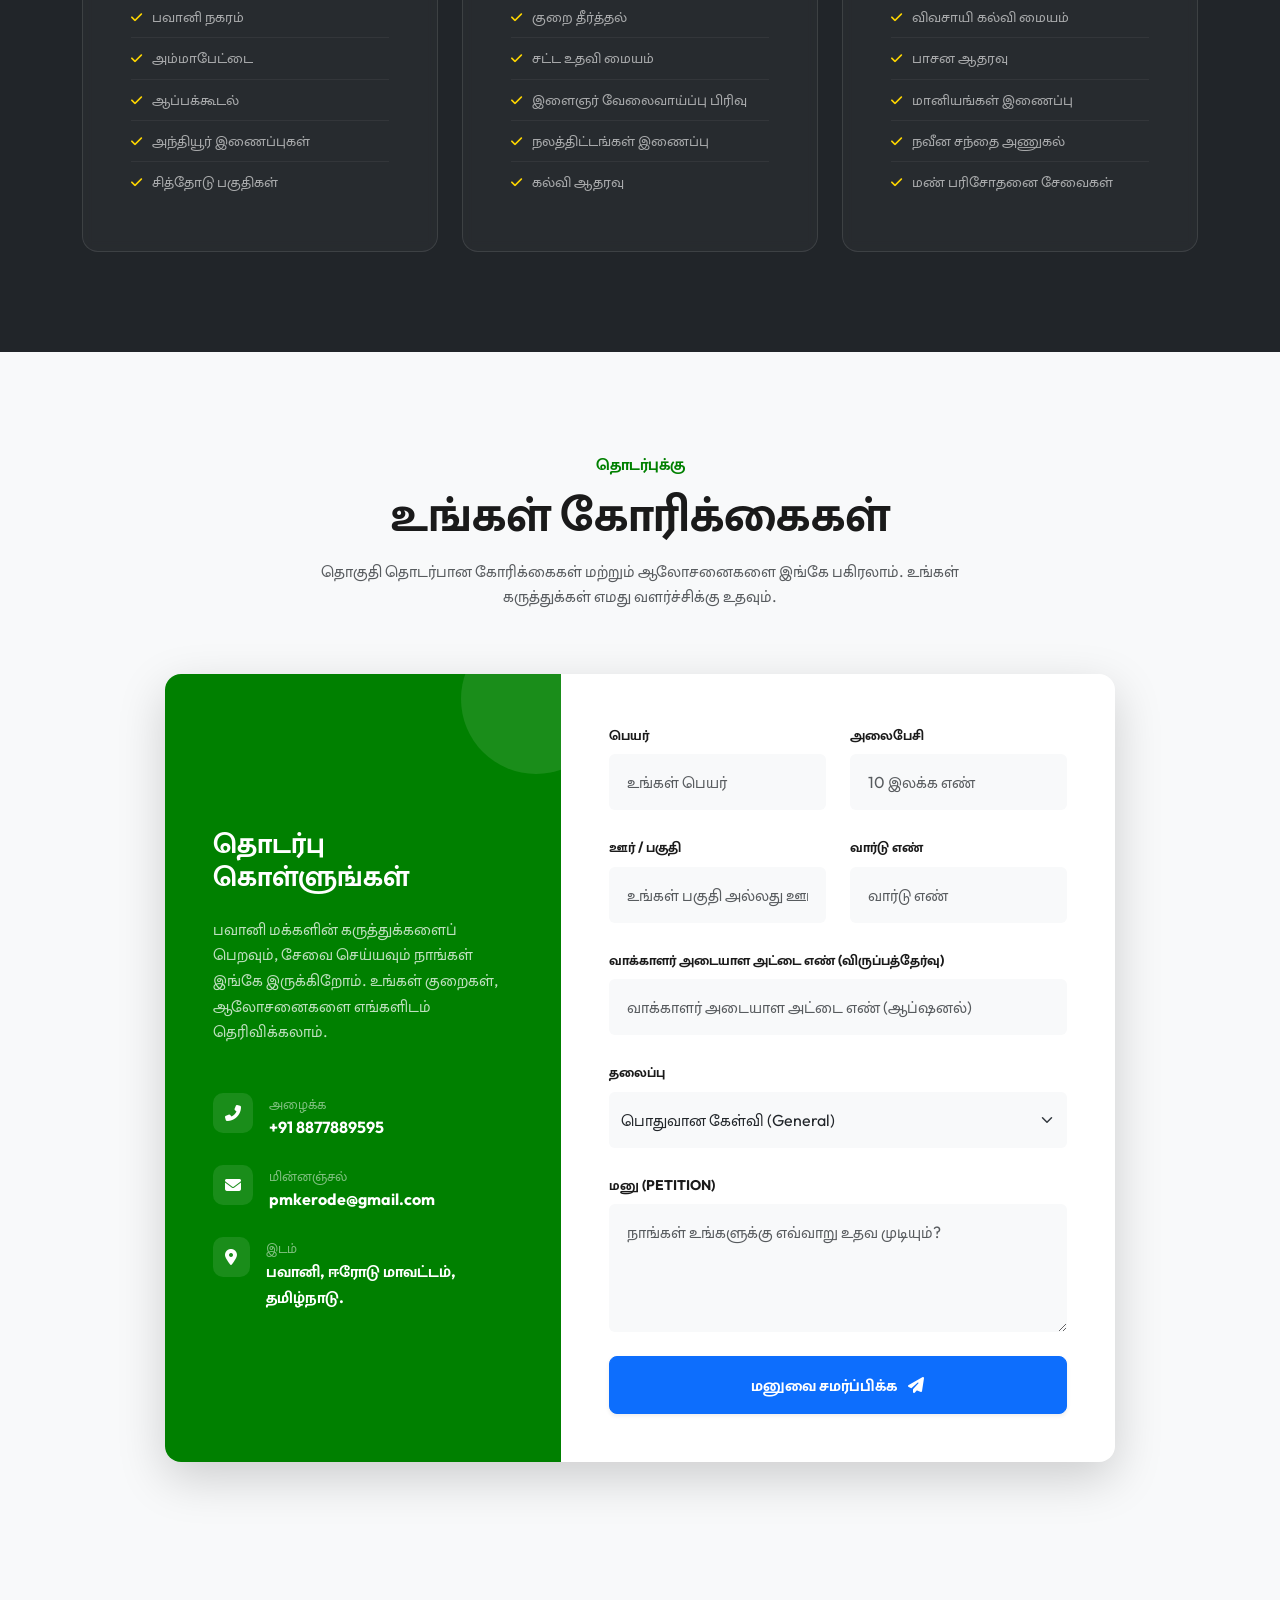
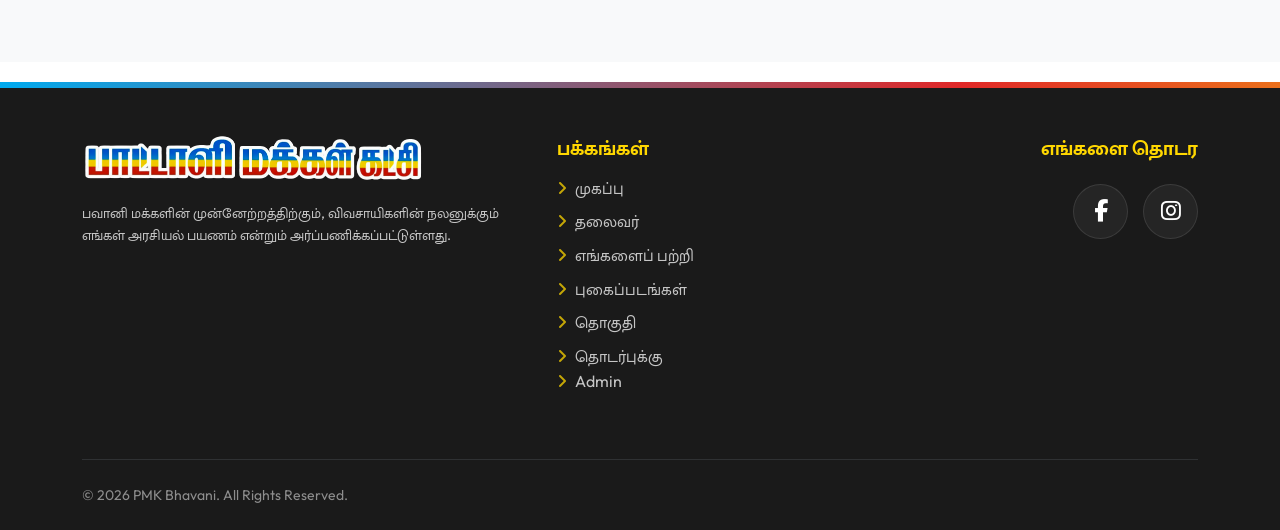
==== commit 1c4416ad: "Update mentor name from 'Devi' to 'Srigandhi'" ====
--- a/index.html
+++ b/index.html
@@ -351,7 +351,7 @@
                             <img src="./Images/head2 (1).png" alt="Founder" class="active">
                         </div>
                         <div class="mentor-name-ribbon">
-                            <span>Devi</span>
+                            <span>Srigandhi</span>
                         </div>
                     </div>
                 </div>
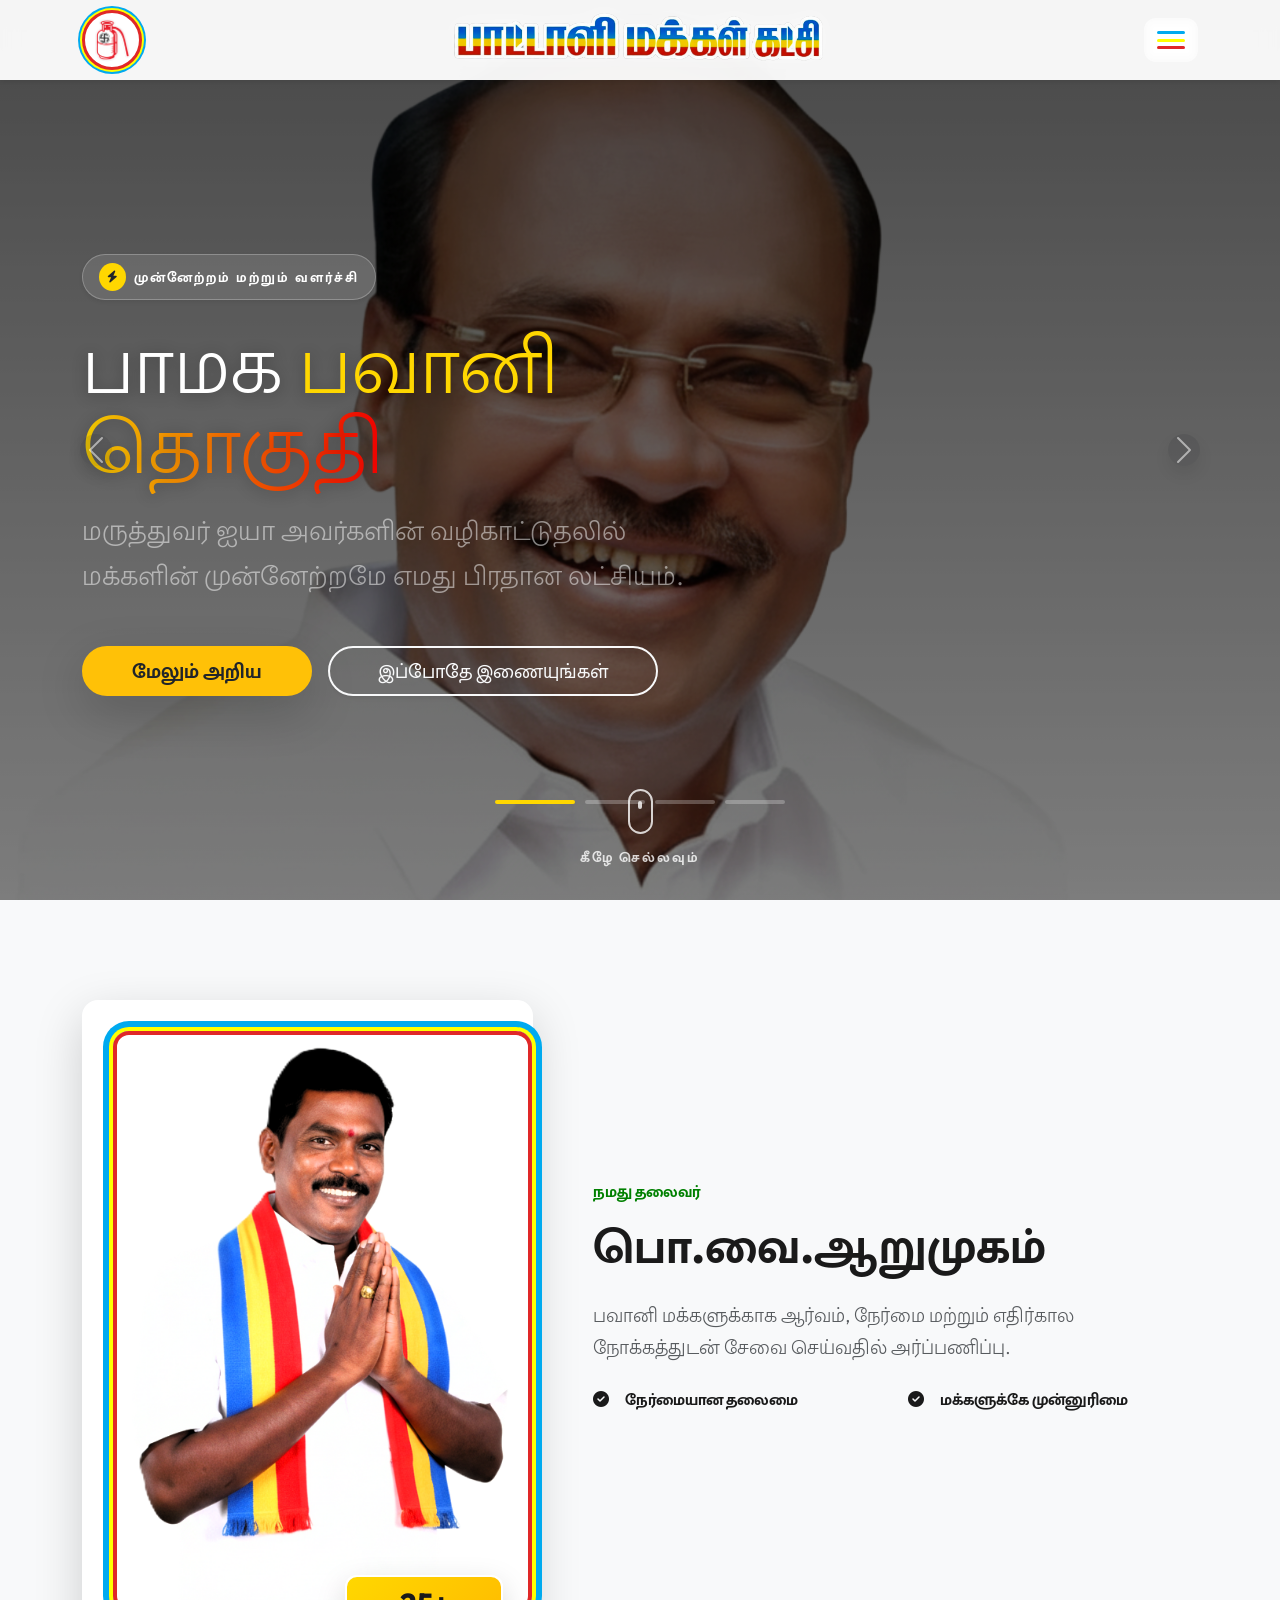
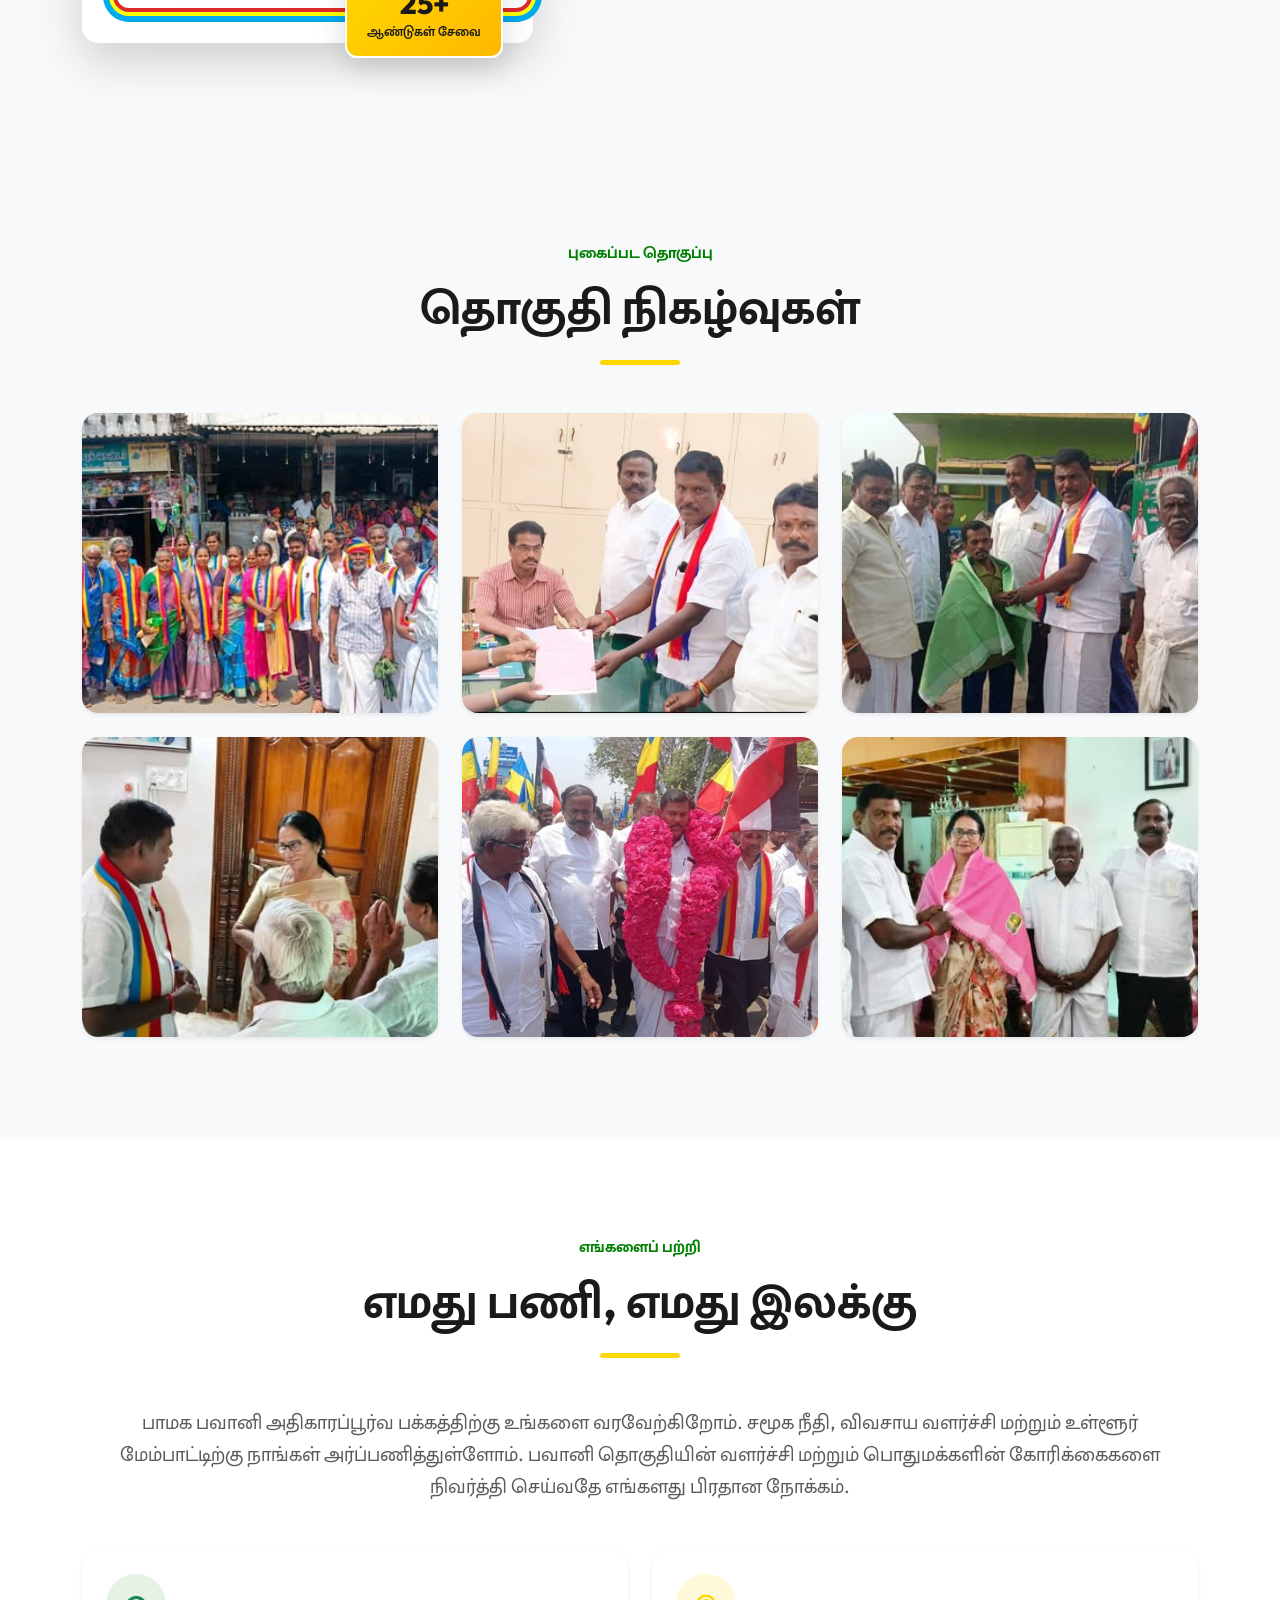
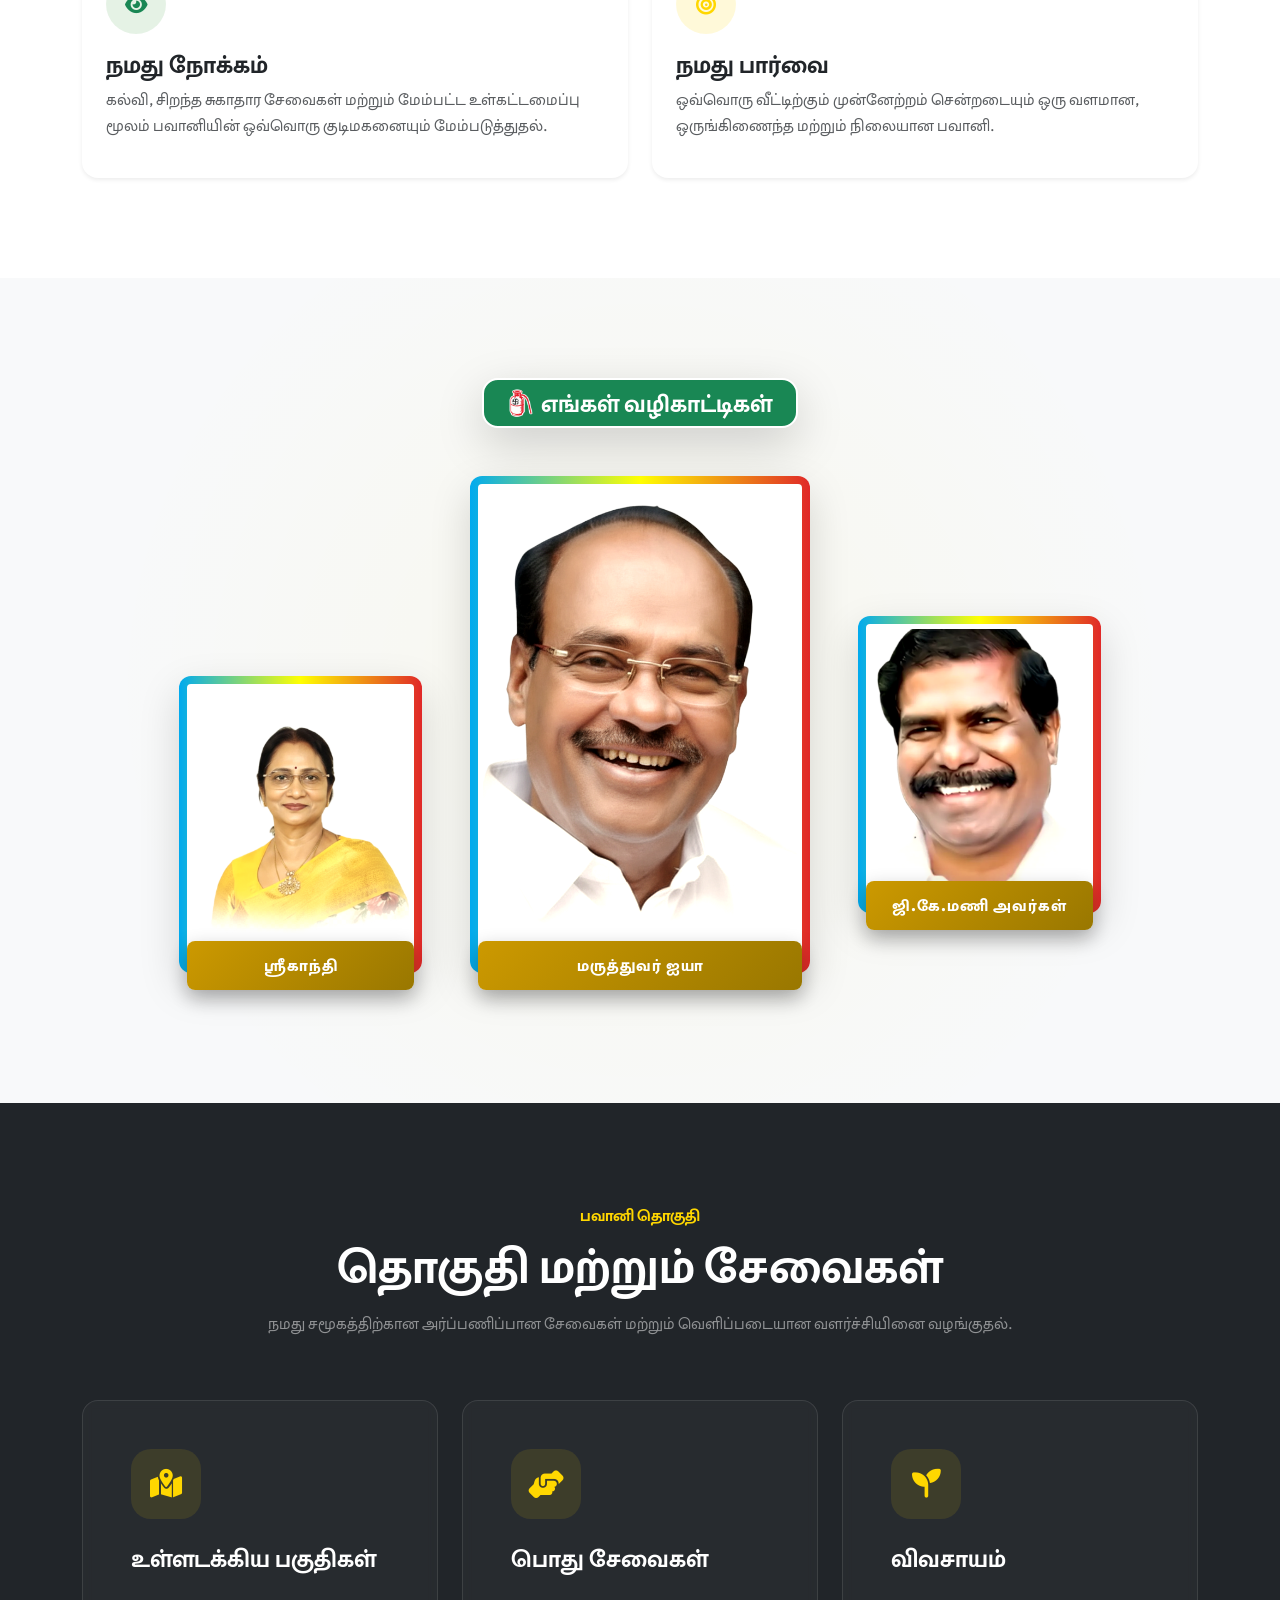
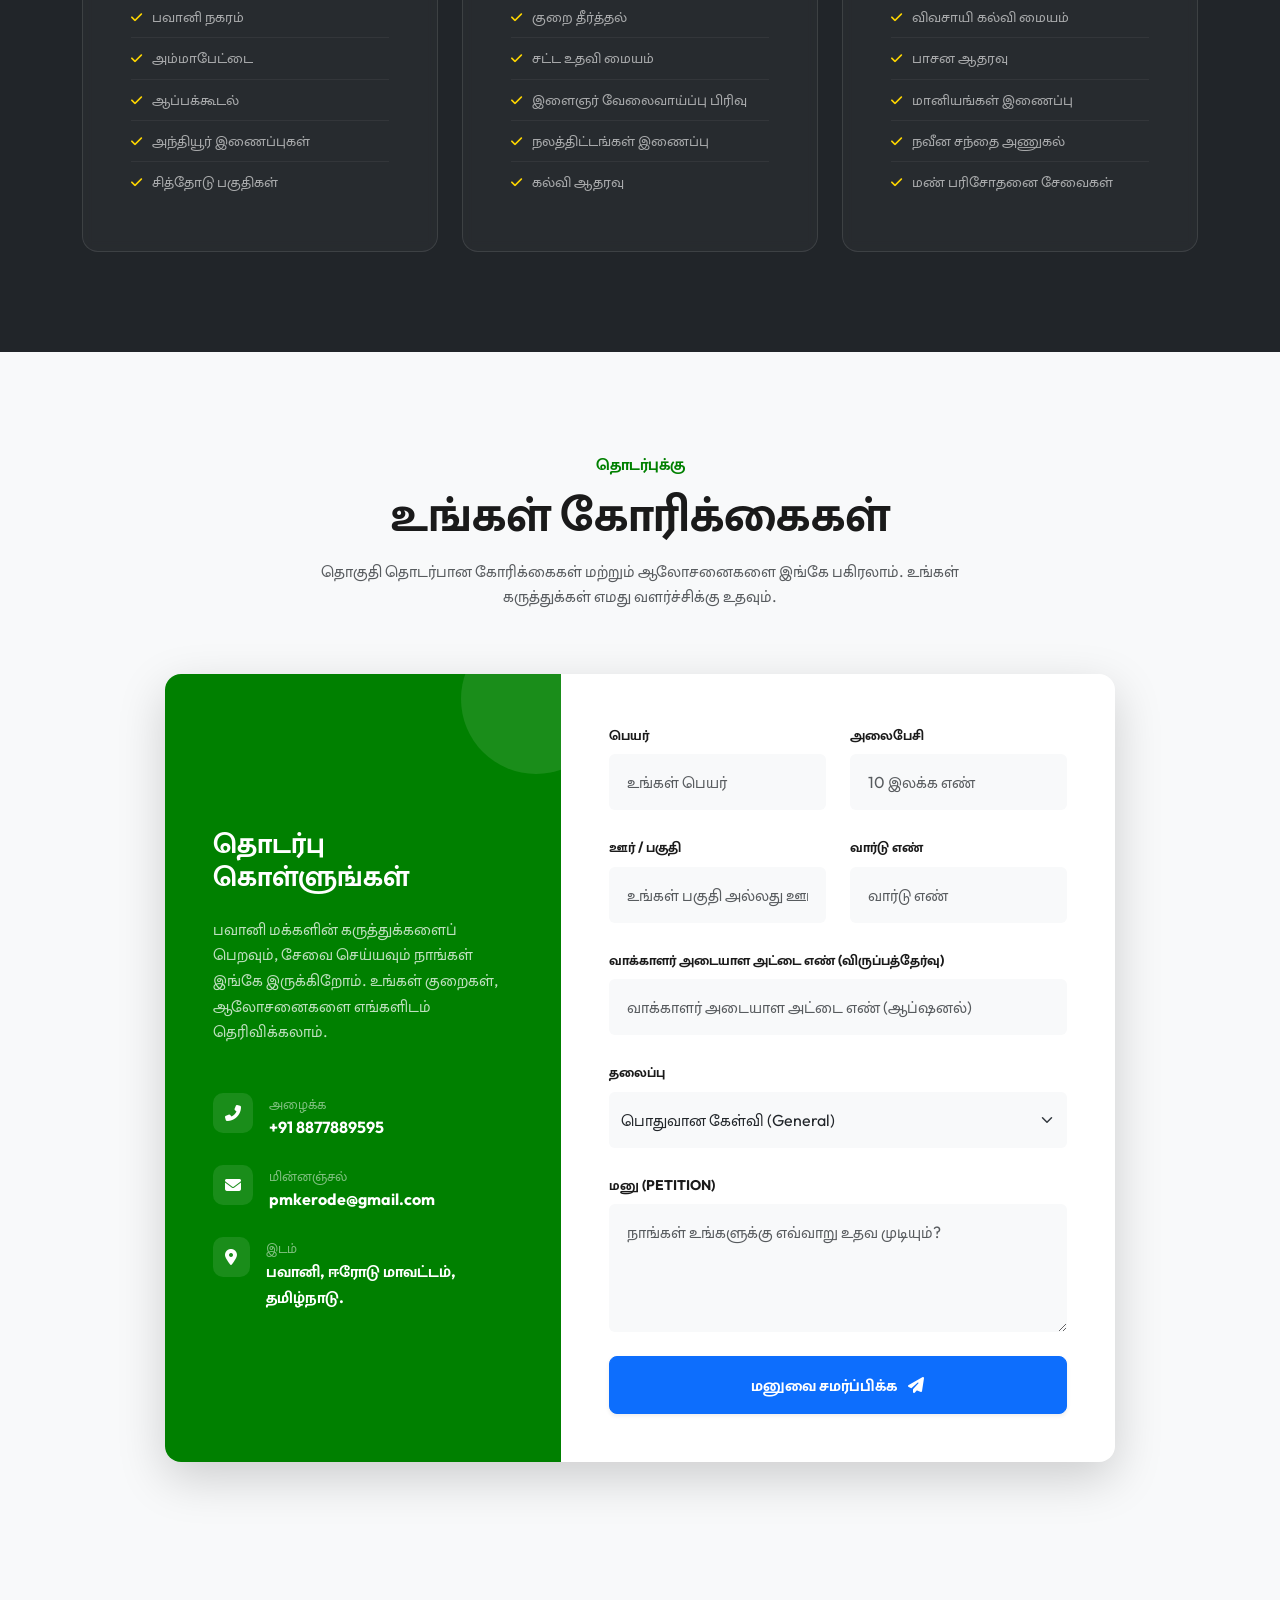
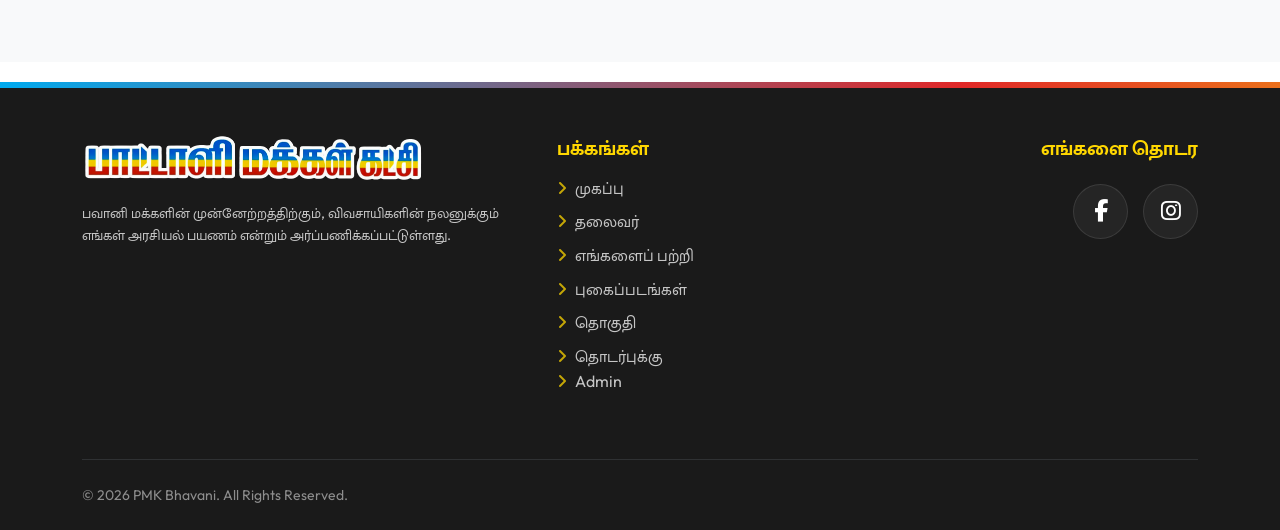
==== commit 6d0b6006: "Update mentor name from 'Srigandhi' to 'ஸ்ரீகாந்தி'" ====
--- a/index.html
+++ b/index.html
@@ -351,7 +351,7 @@
                             <img src="./Images/head2 (1).png" alt="Founder" class="active">
                         </div>
                         <div class="mentor-name-ribbon">
-                            <span>Srigandhi</span>
+                            <span>ஸ்ரீகாந்தி</span>
                         </div>
                     </div>
                 </div>
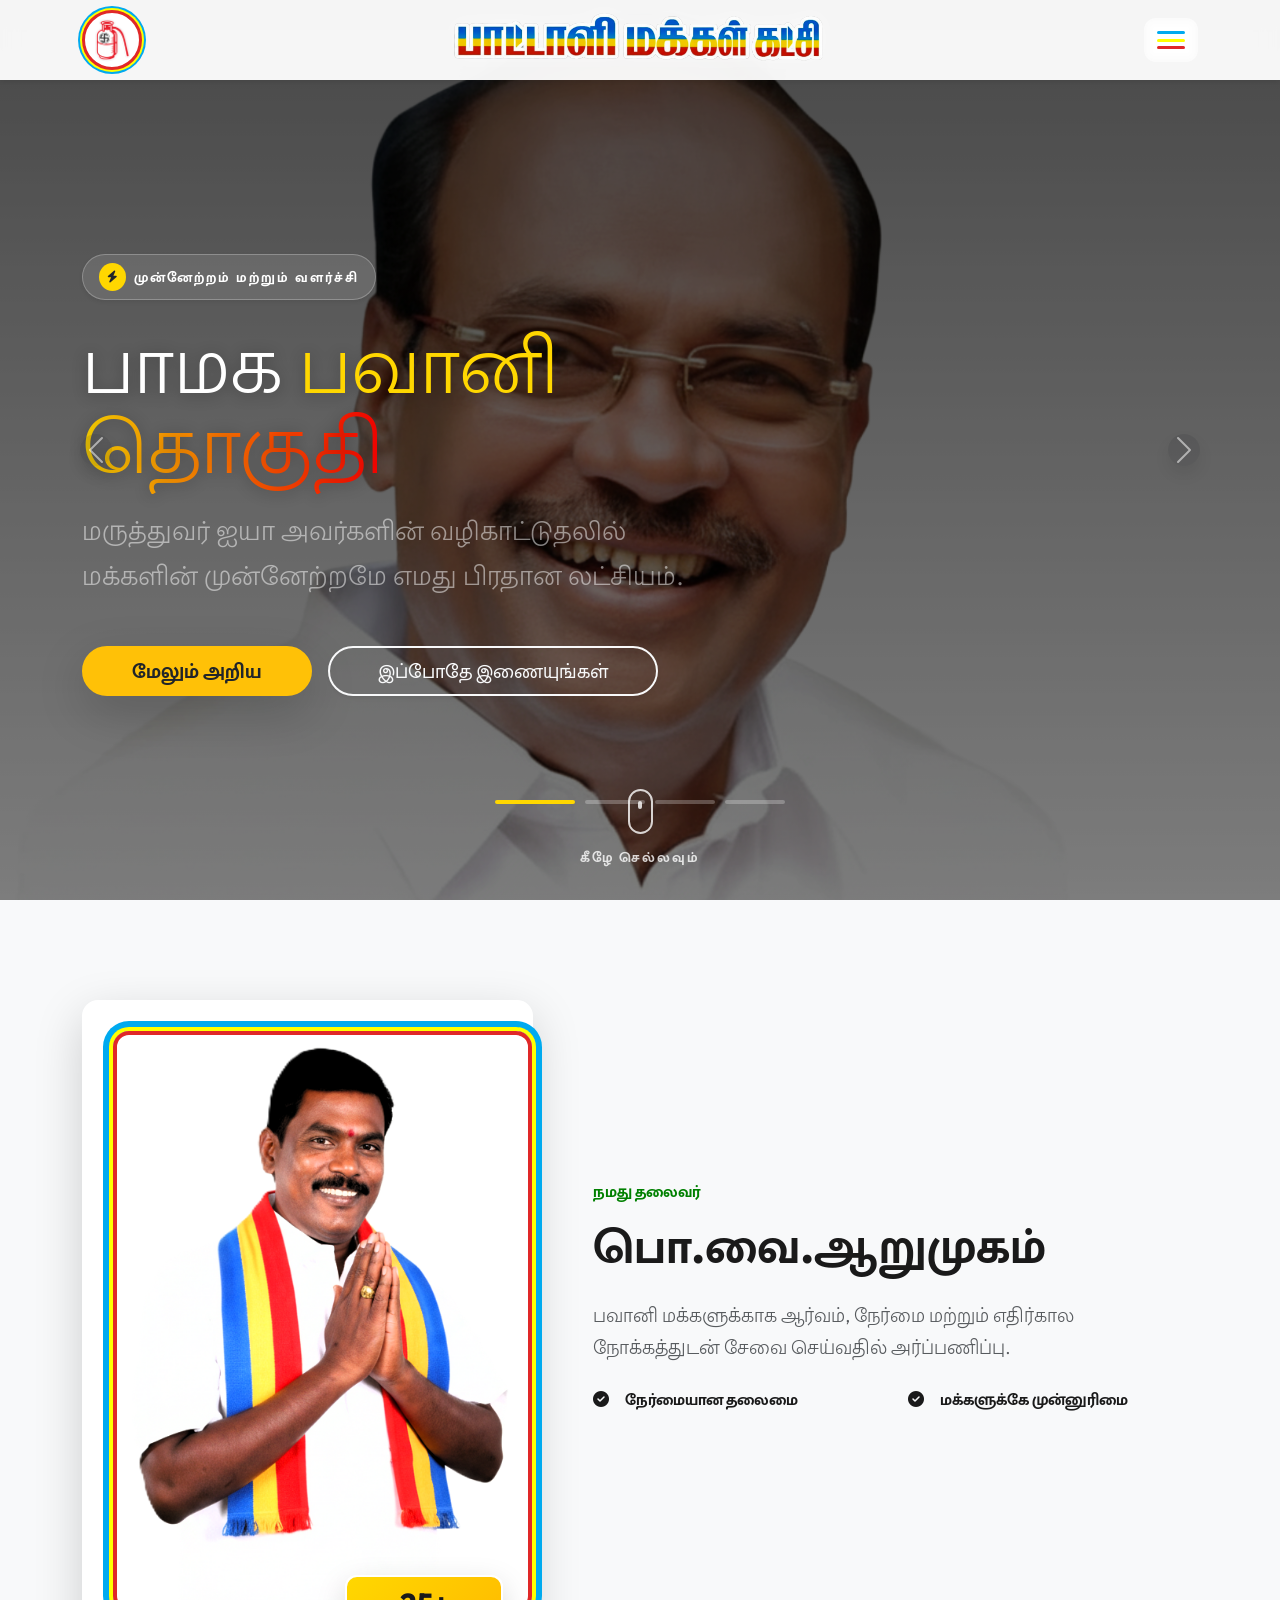
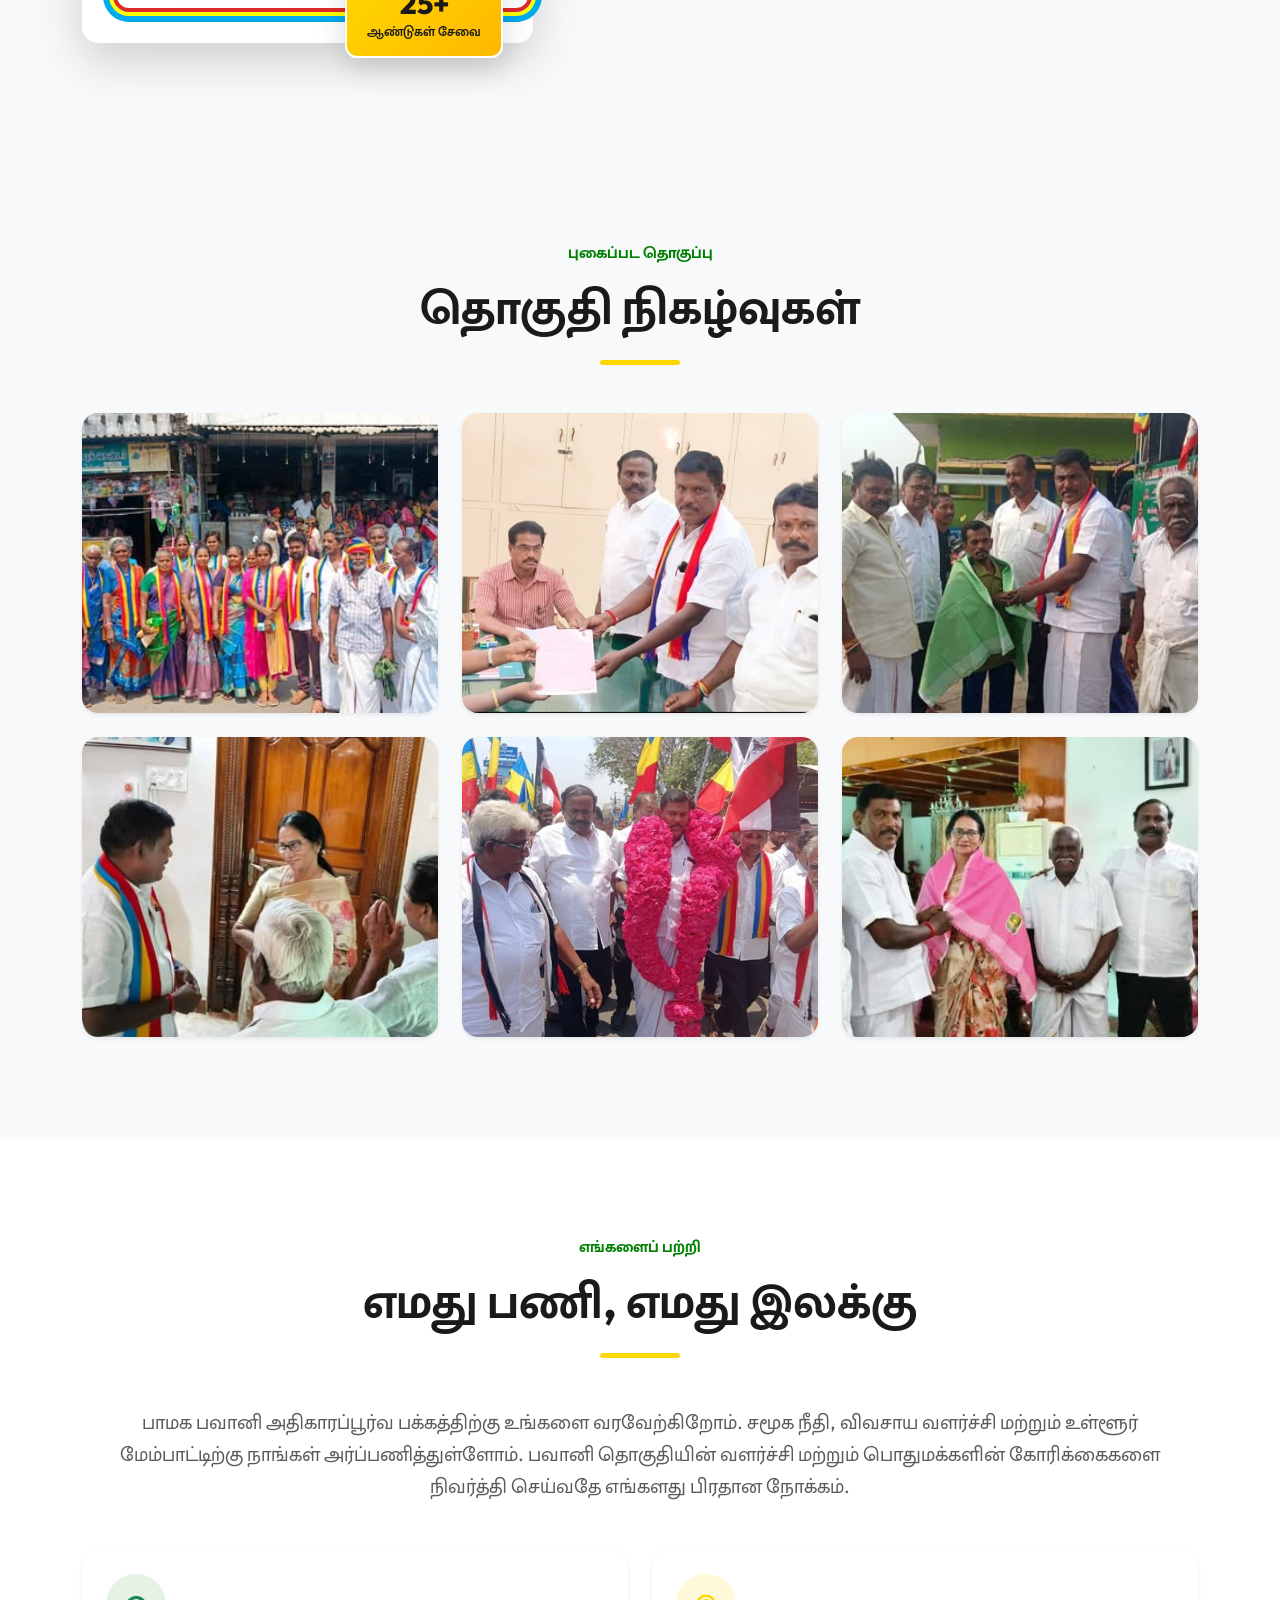
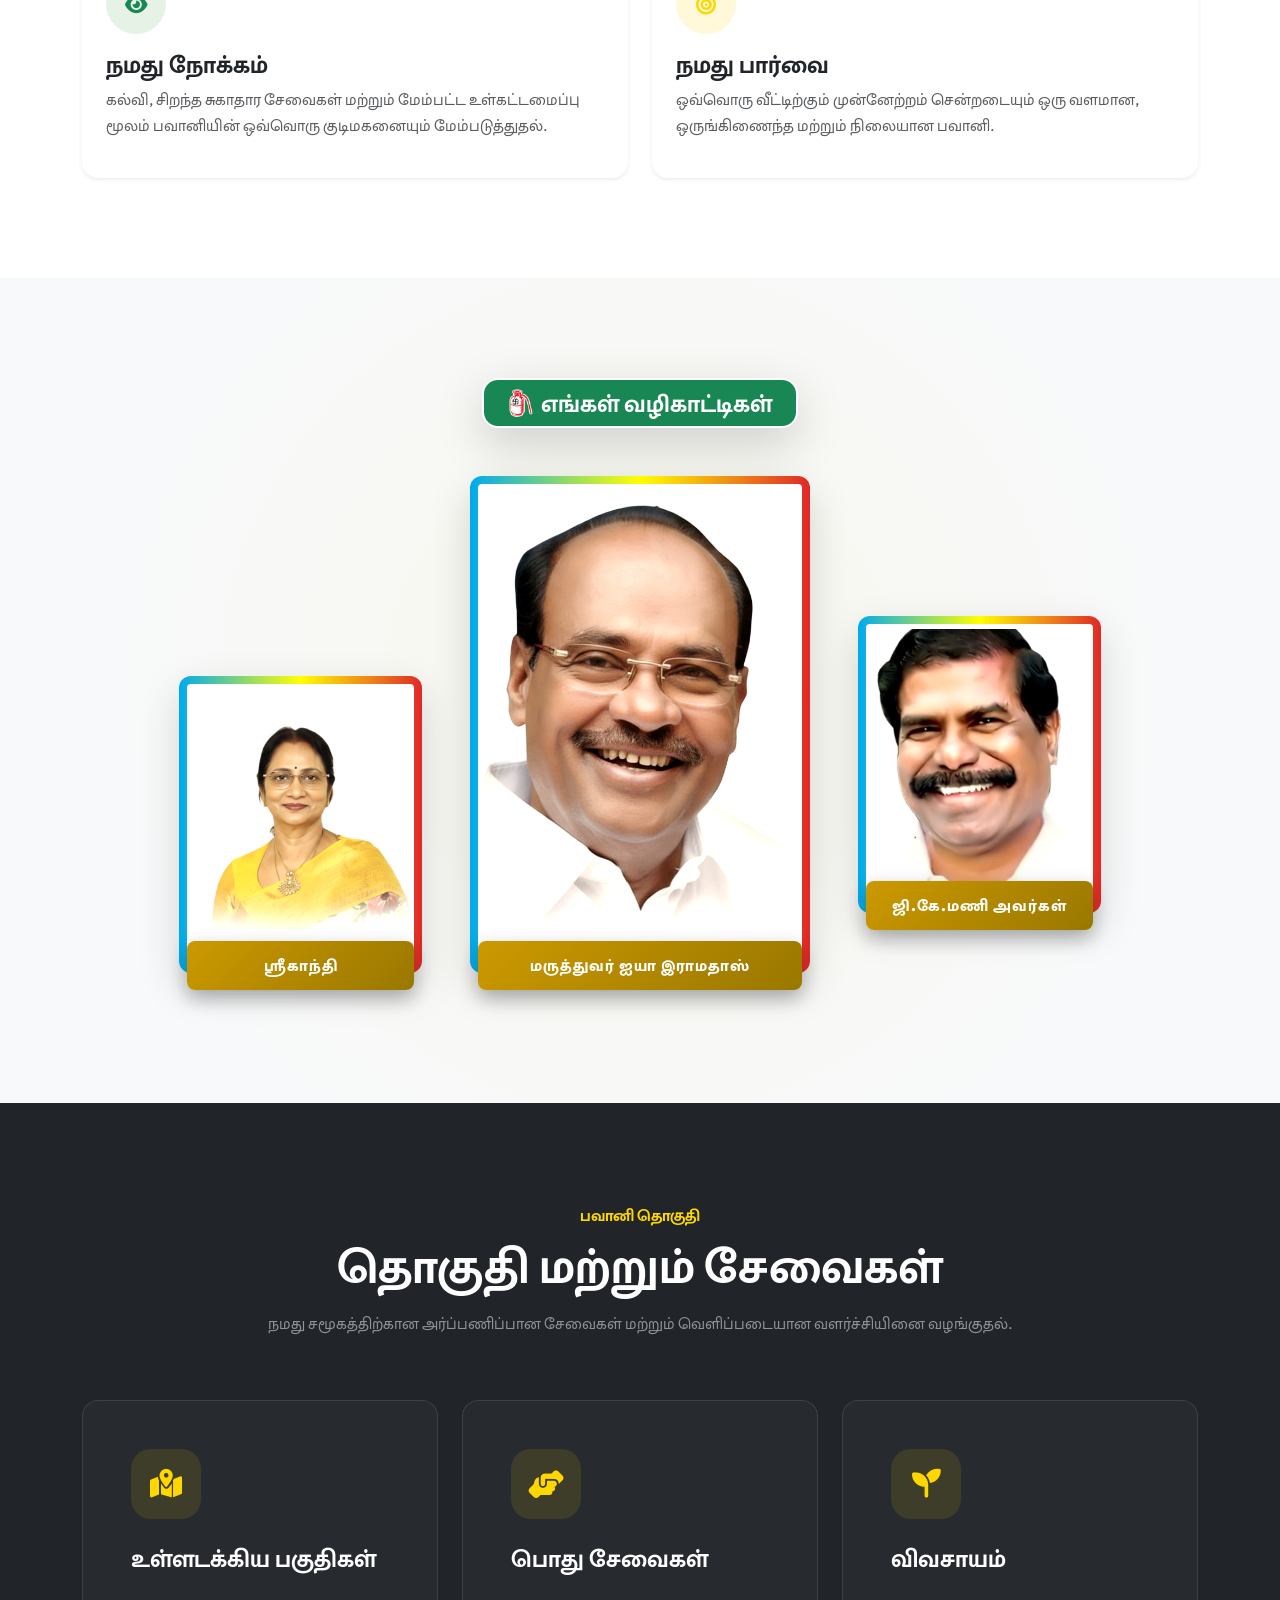
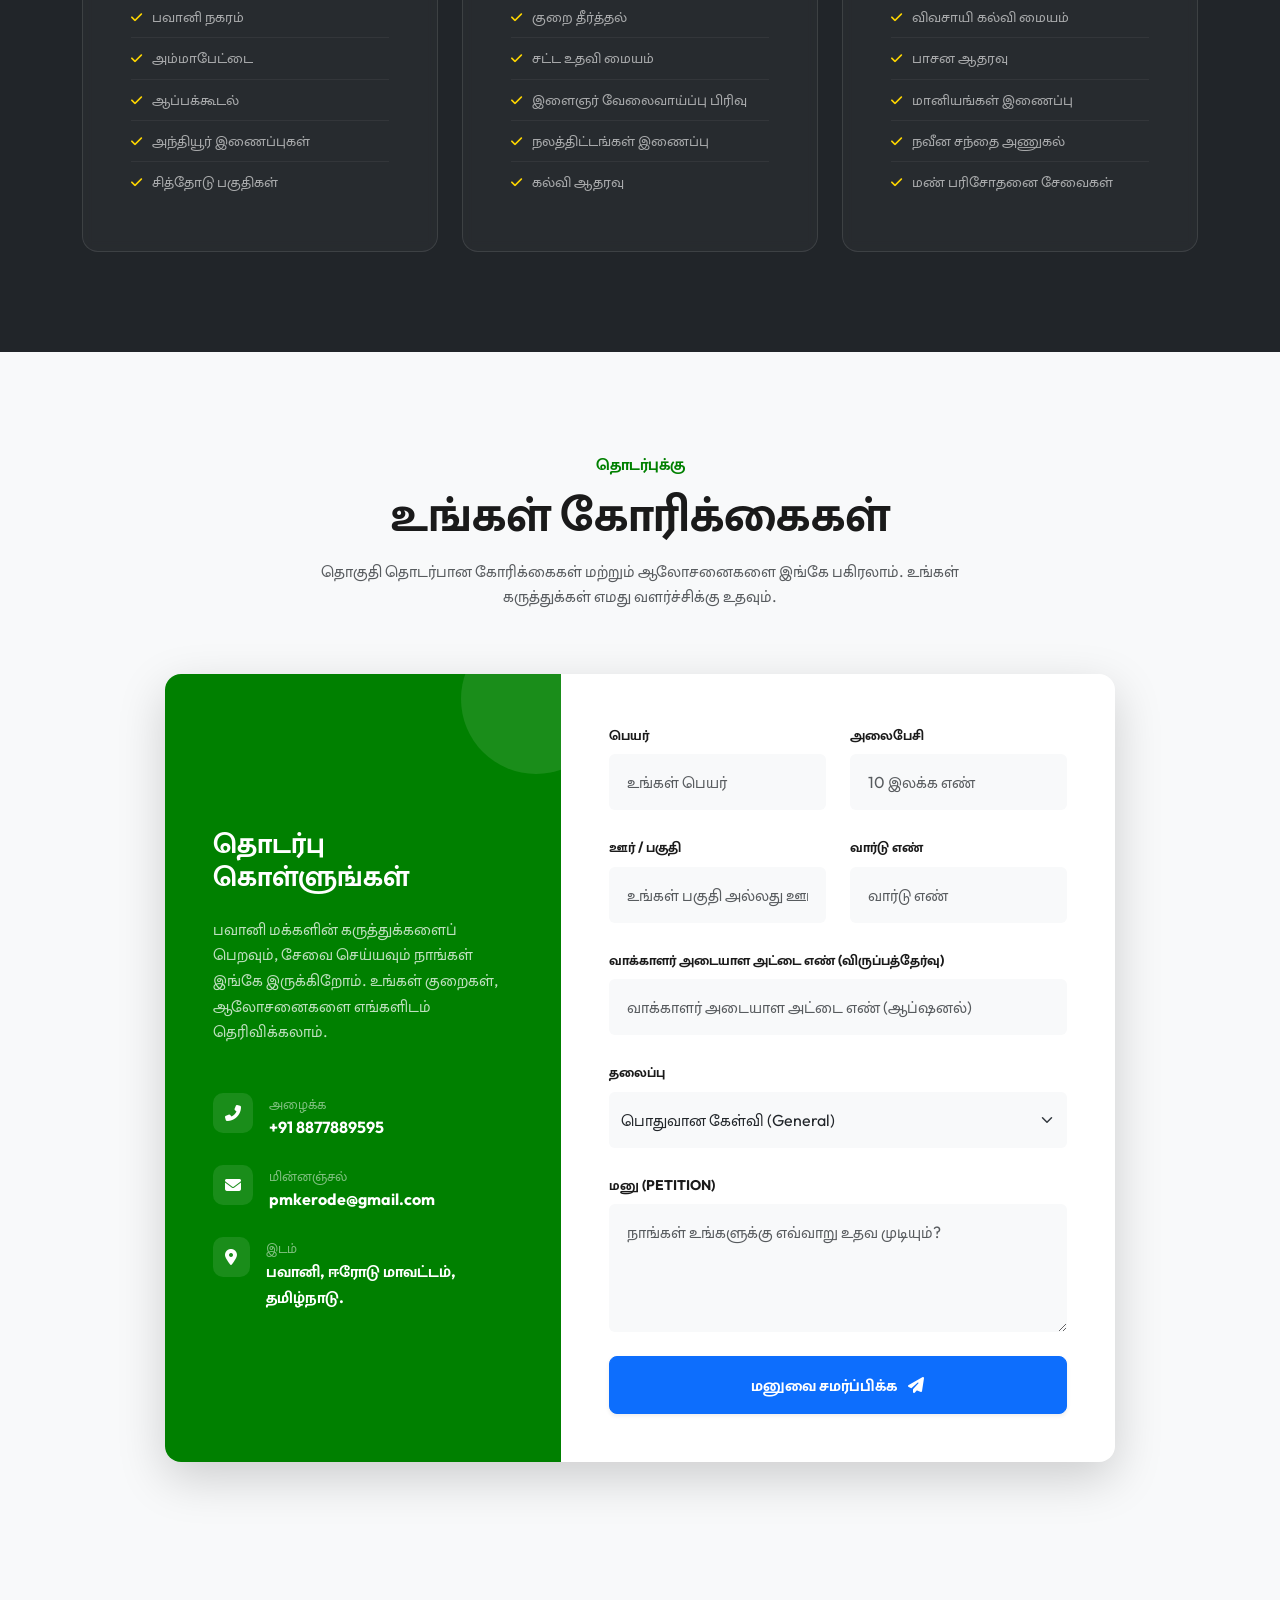
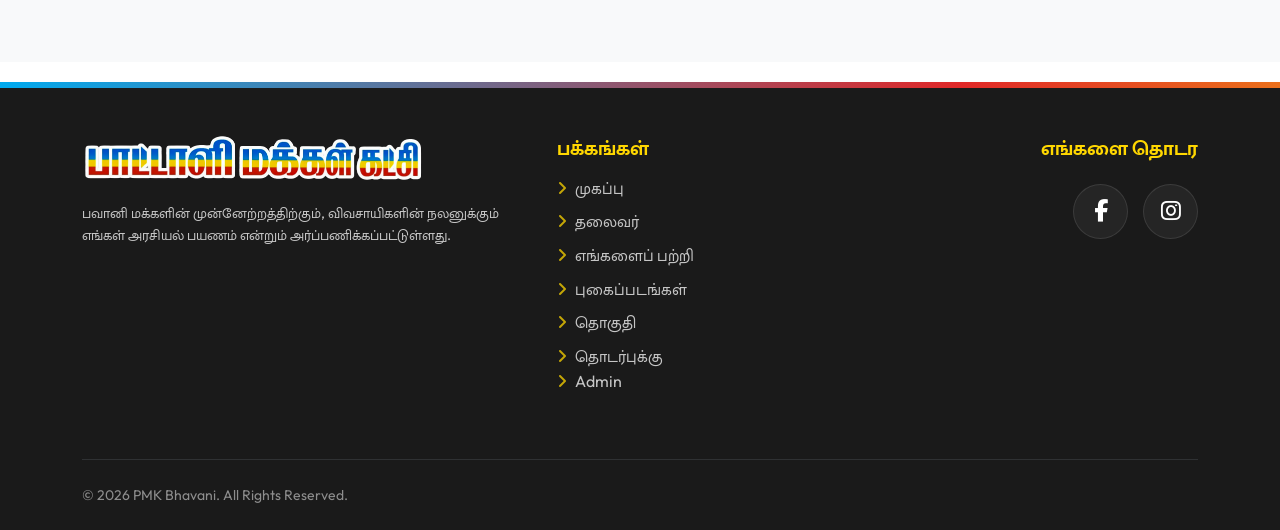
==== commit f640c974: "Update mentor name in index.html" ====
--- a/index.html
+++ b/index.html
@@ -363,7 +363,7 @@
                             <img src="./Images/head1 (1).png" alt="President" class="active">
                         </div>
                         <div class="mentor-name-ribbon">
-                            <span>மருத்துவர் ஐயா </span>
+                            <span>மருத்துவர் ஐயா இராமதாஸ் </span>
                         </div>
                     </div>
                 </div>
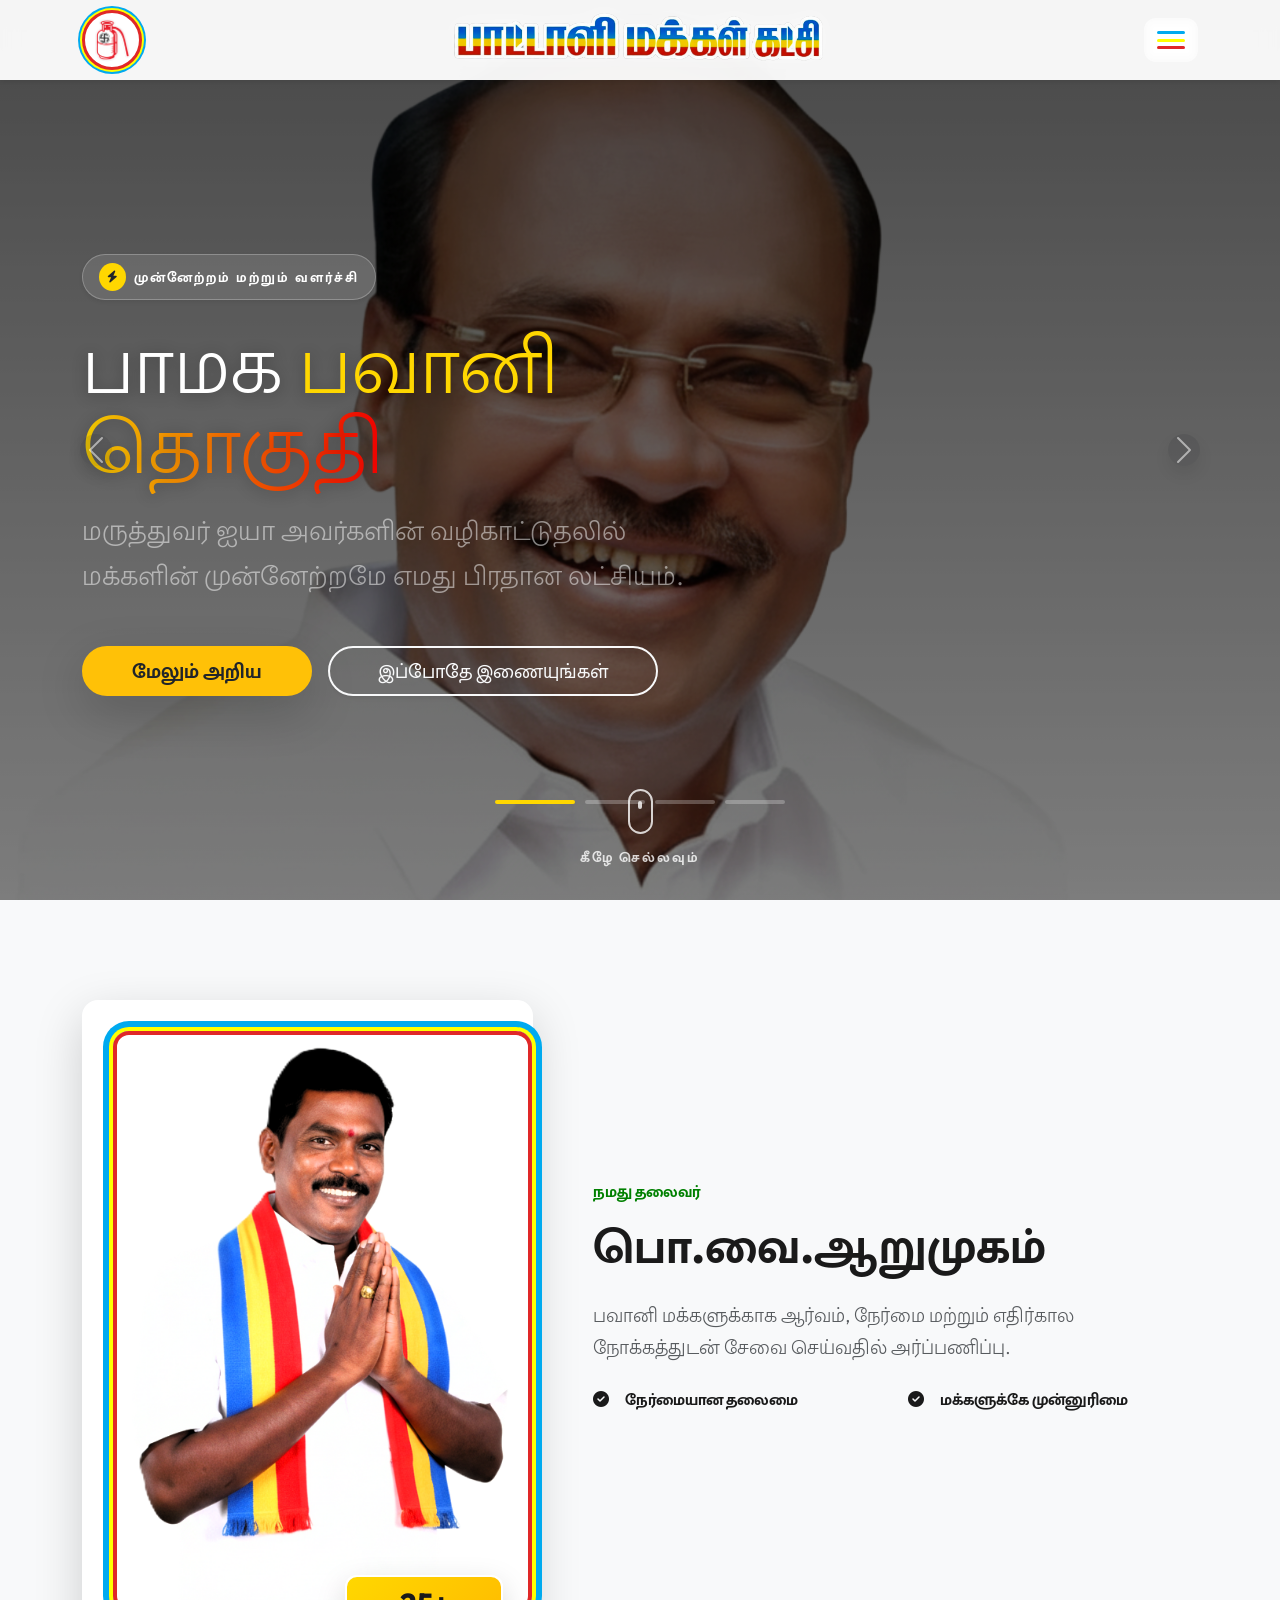
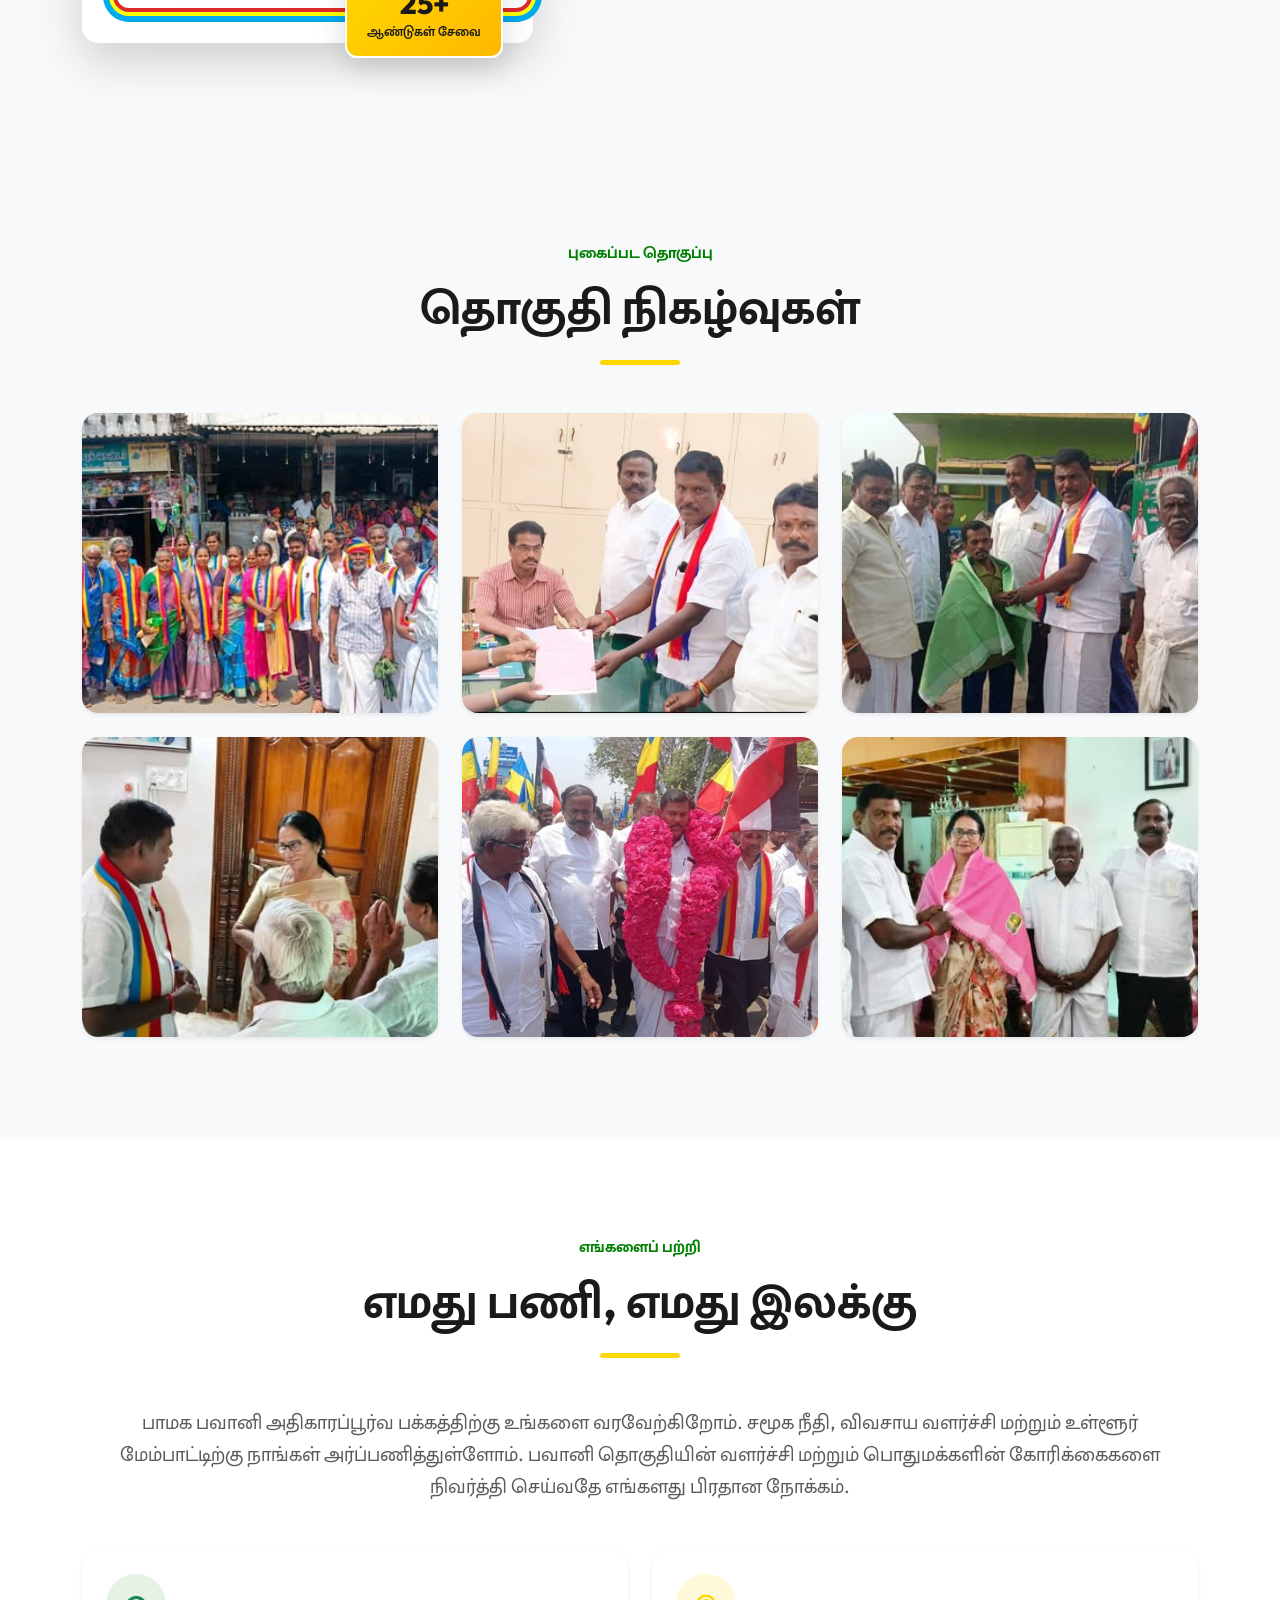
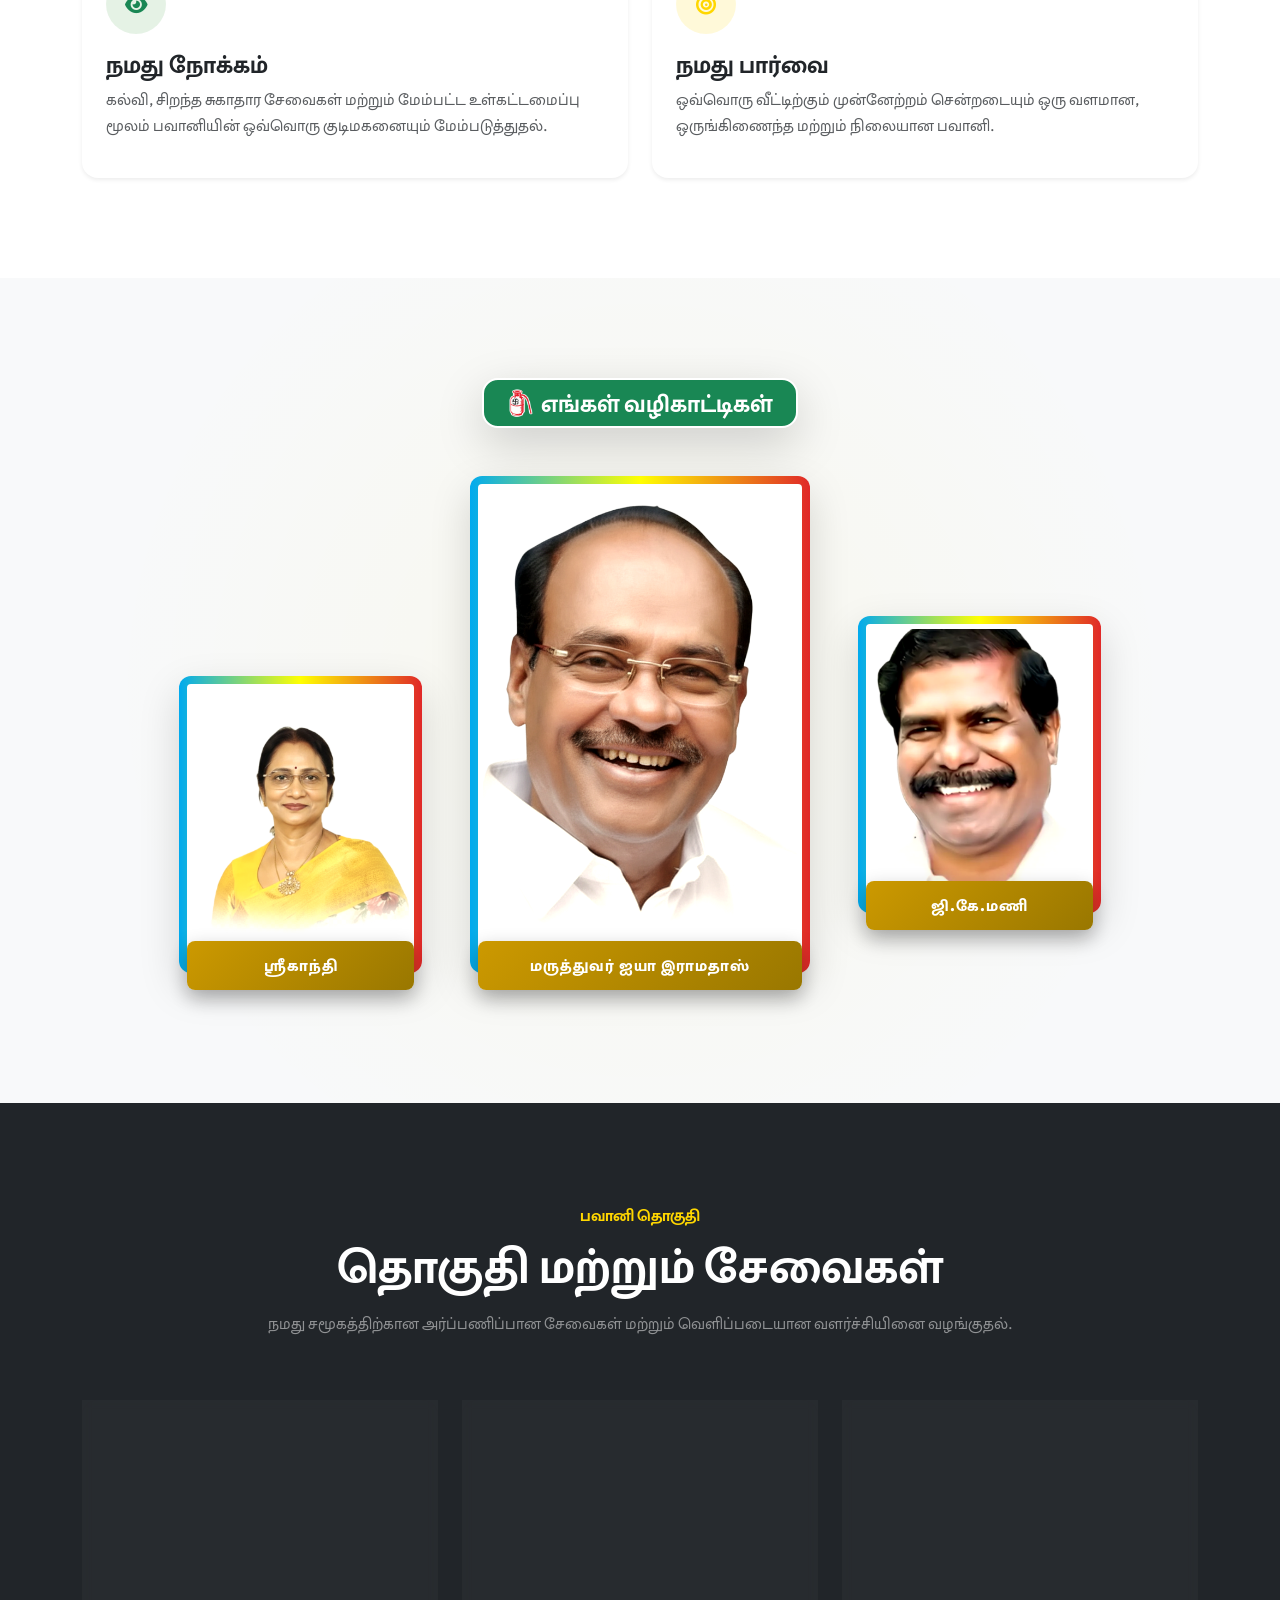
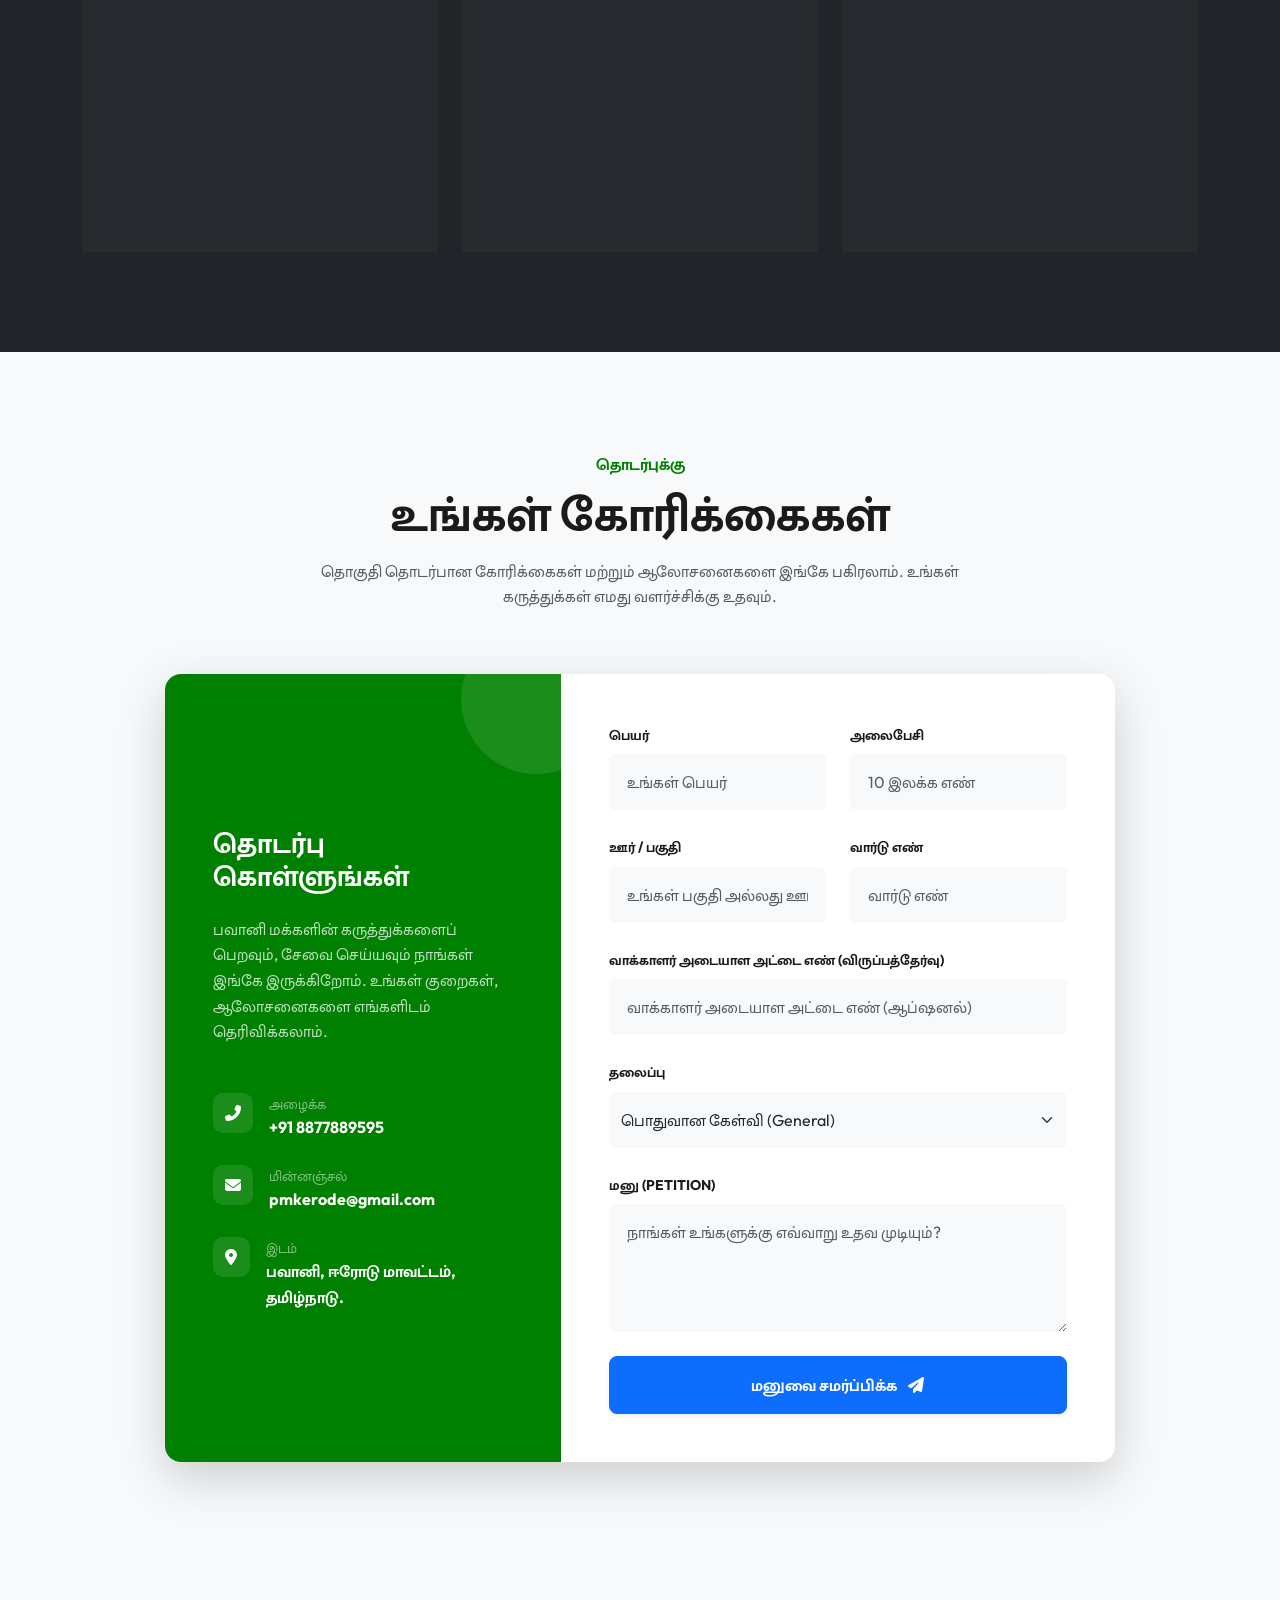
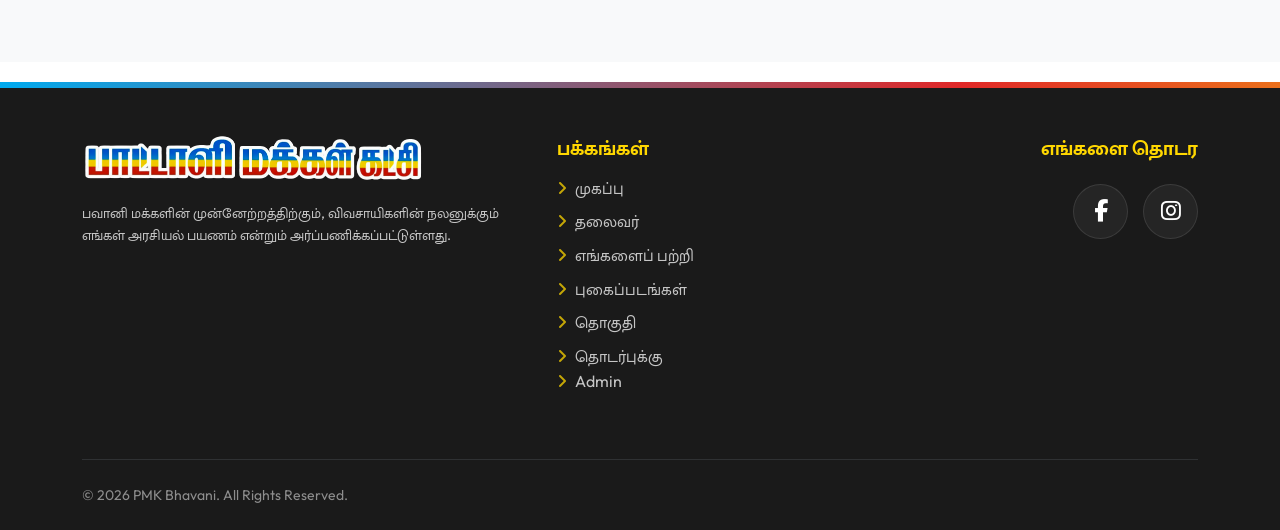
==== commit 4f1f9c0b: "Fix mentor name formatting in index.html" ====
--- a/index.html
+++ b/index.html
@@ -375,7 +375,7 @@
                             <img src="./Images/GK Mani (1).png" alt="Advocate" class="active">
                         </div>
                         <div class="mentor-name-ribbon">
-                            <span>ஜி.கே.மணி அவர்கள்</span>
+                            <span>ஜி.கே.மணி </span>
                         </div>
                     </div>
                 </div>
